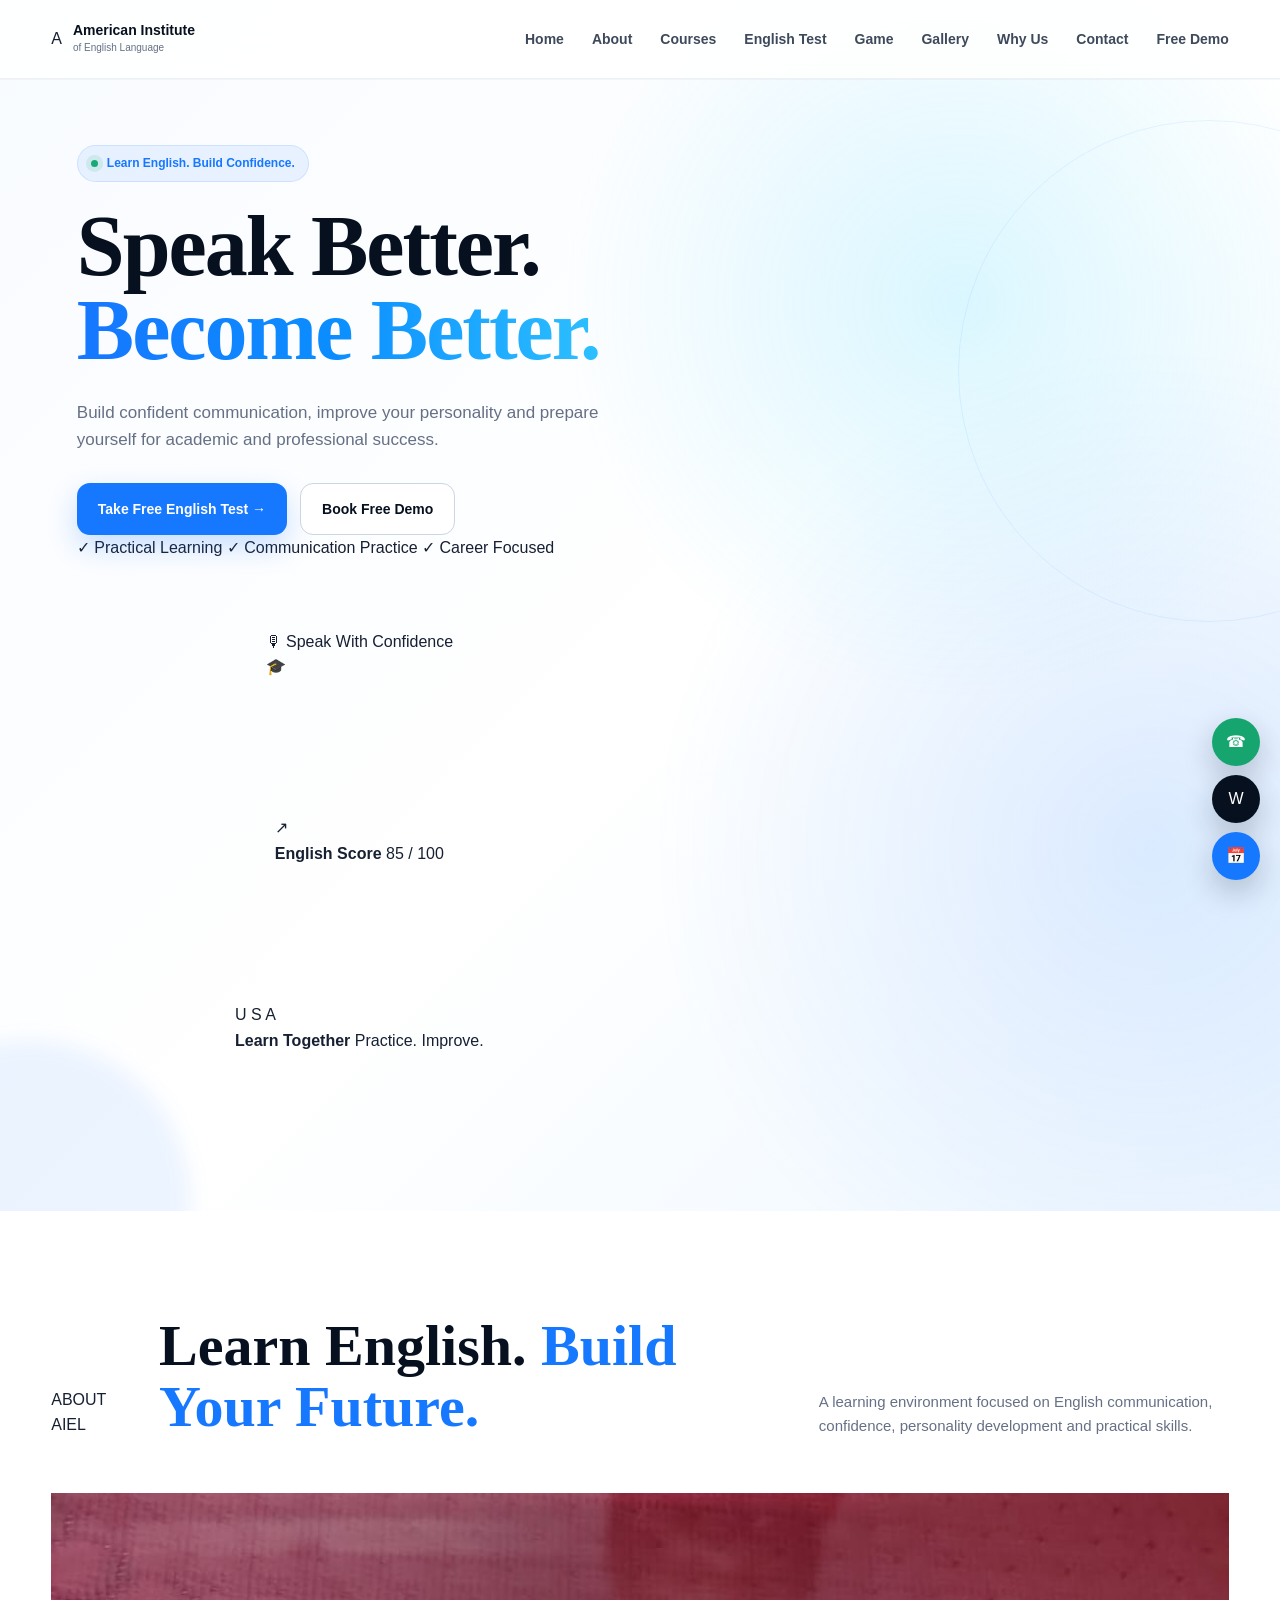
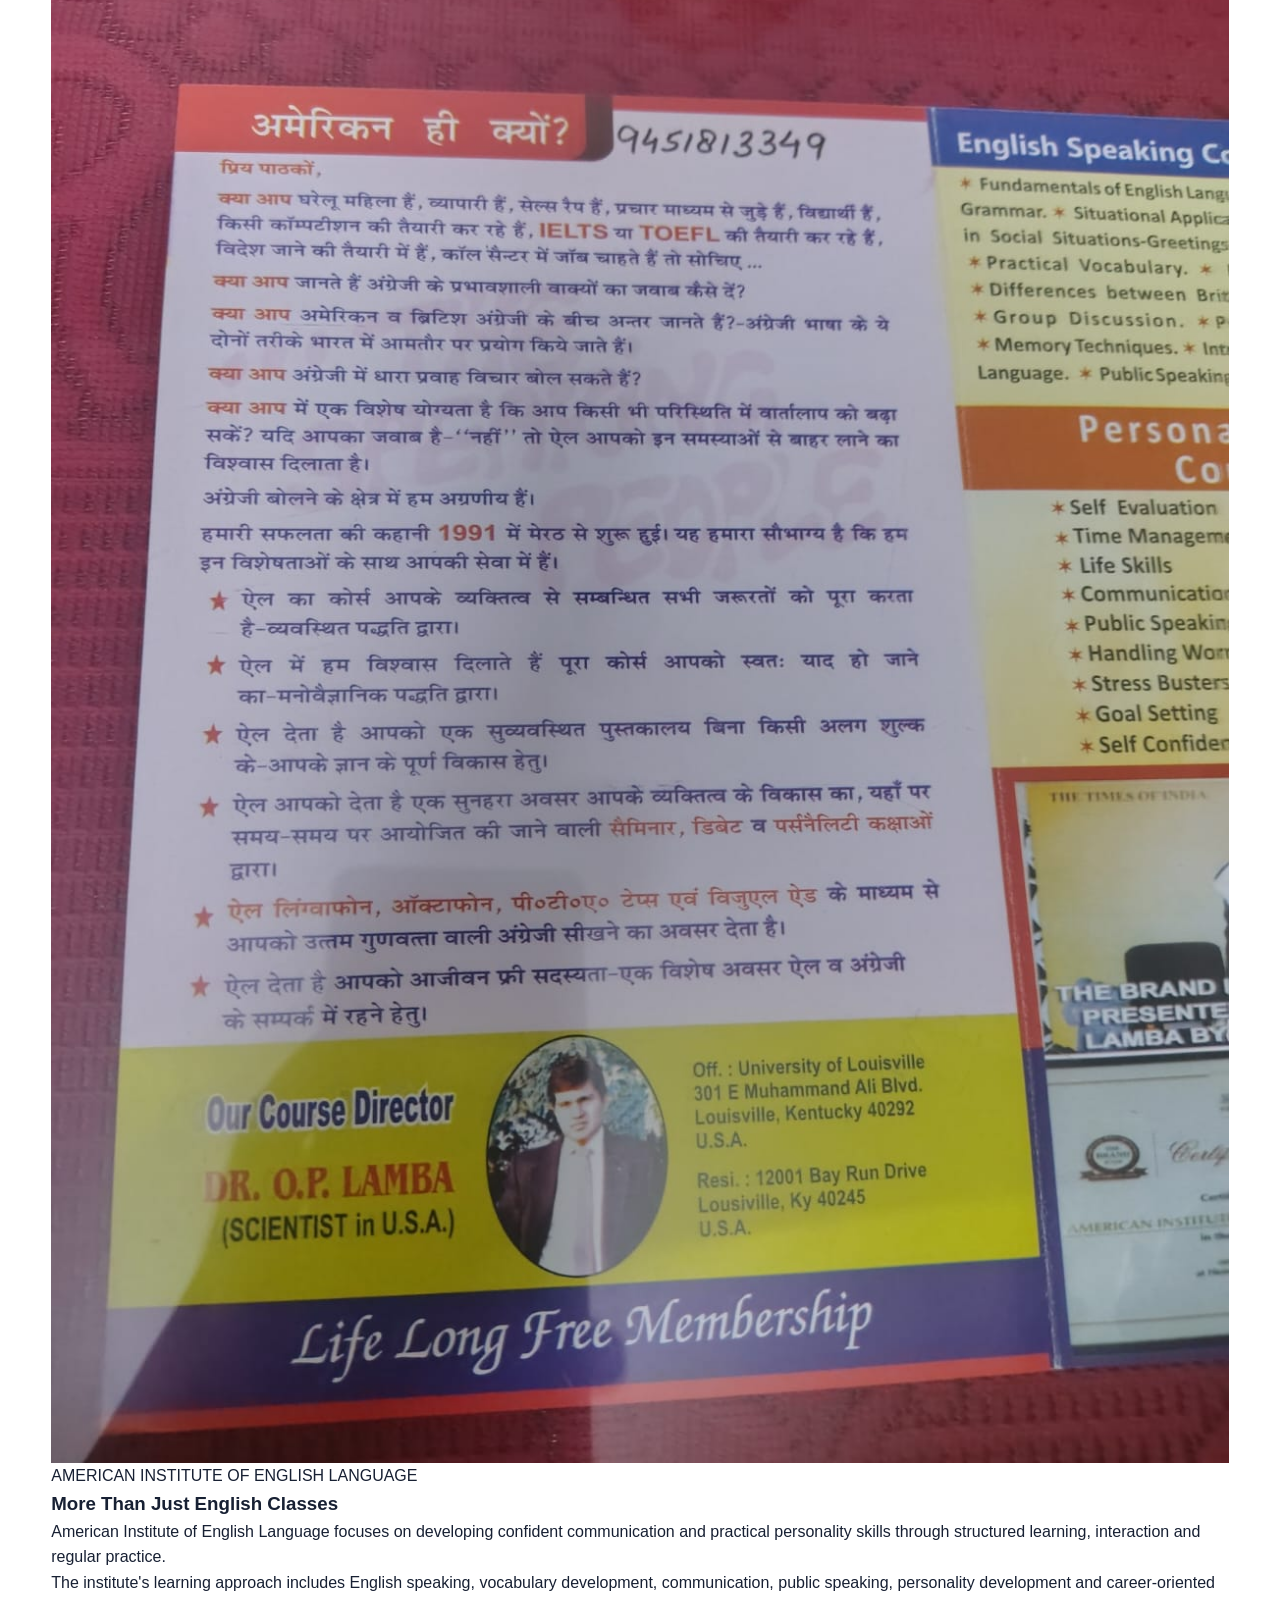
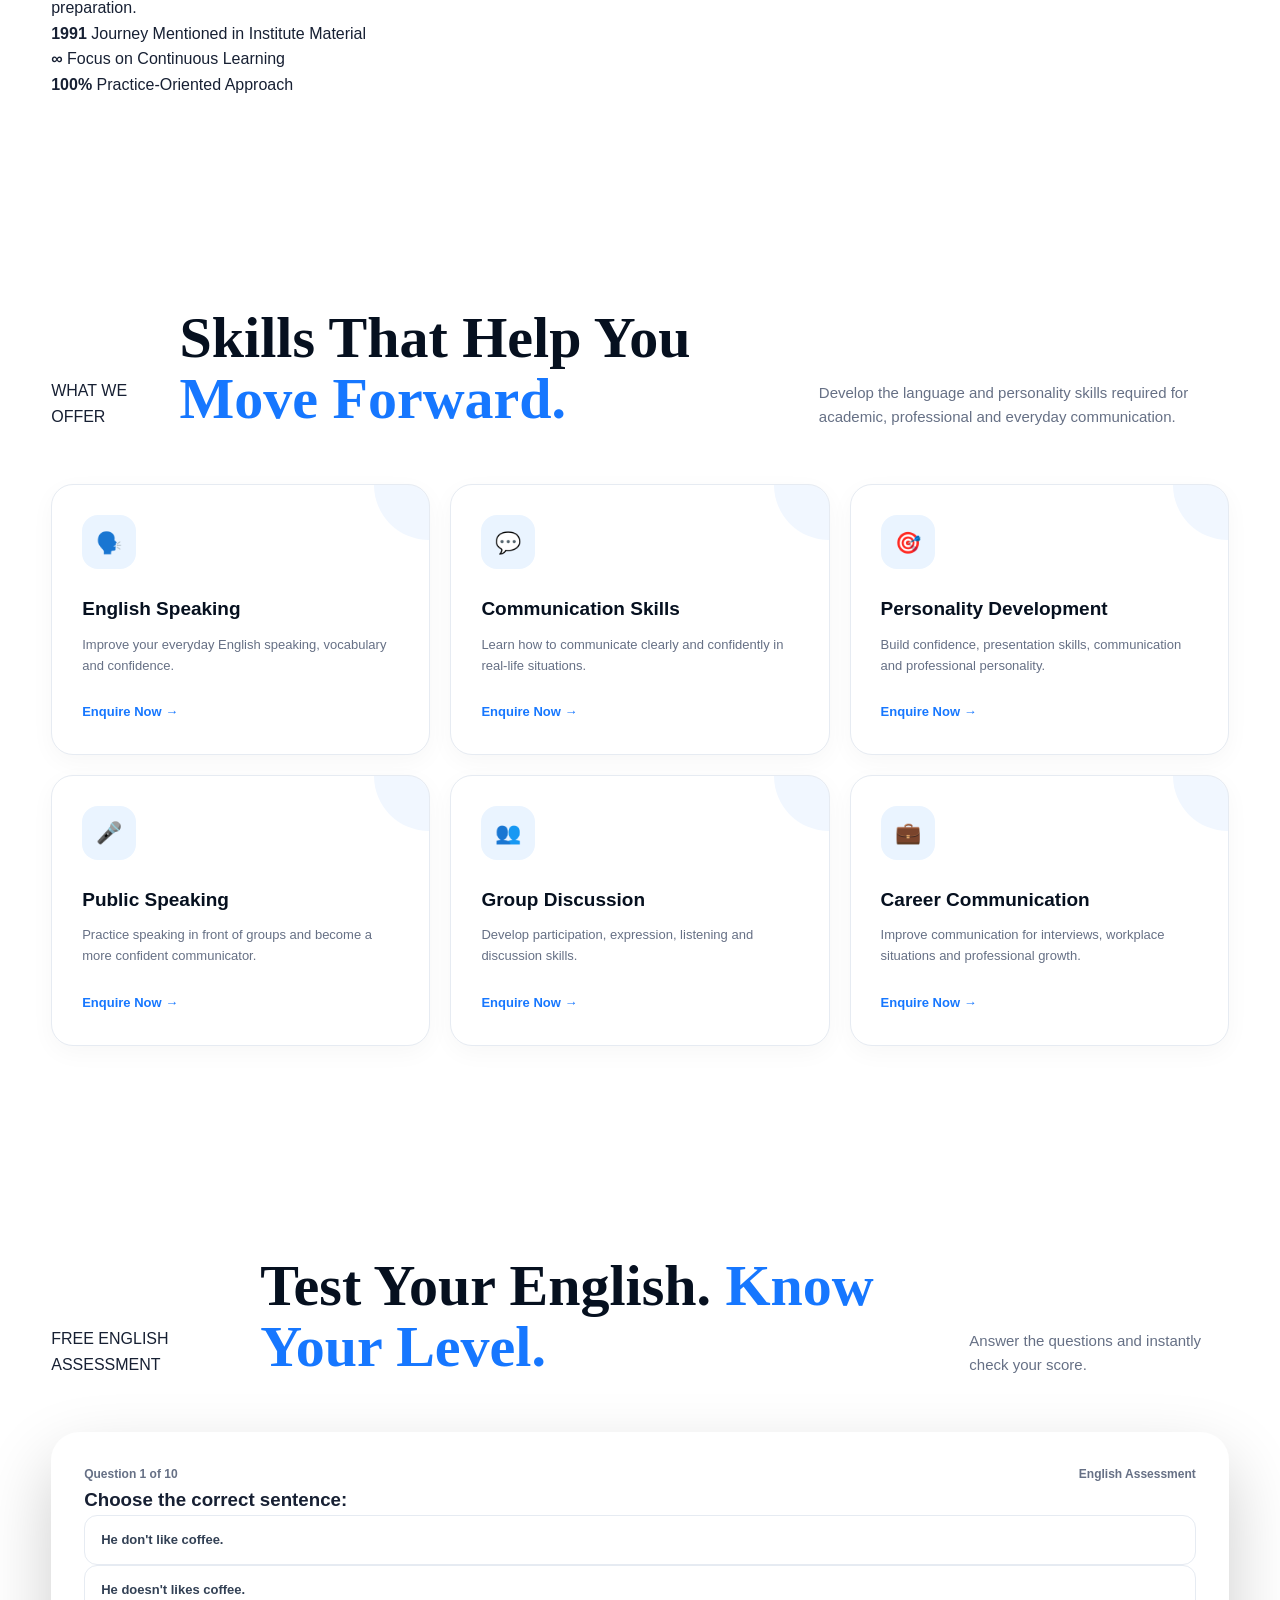
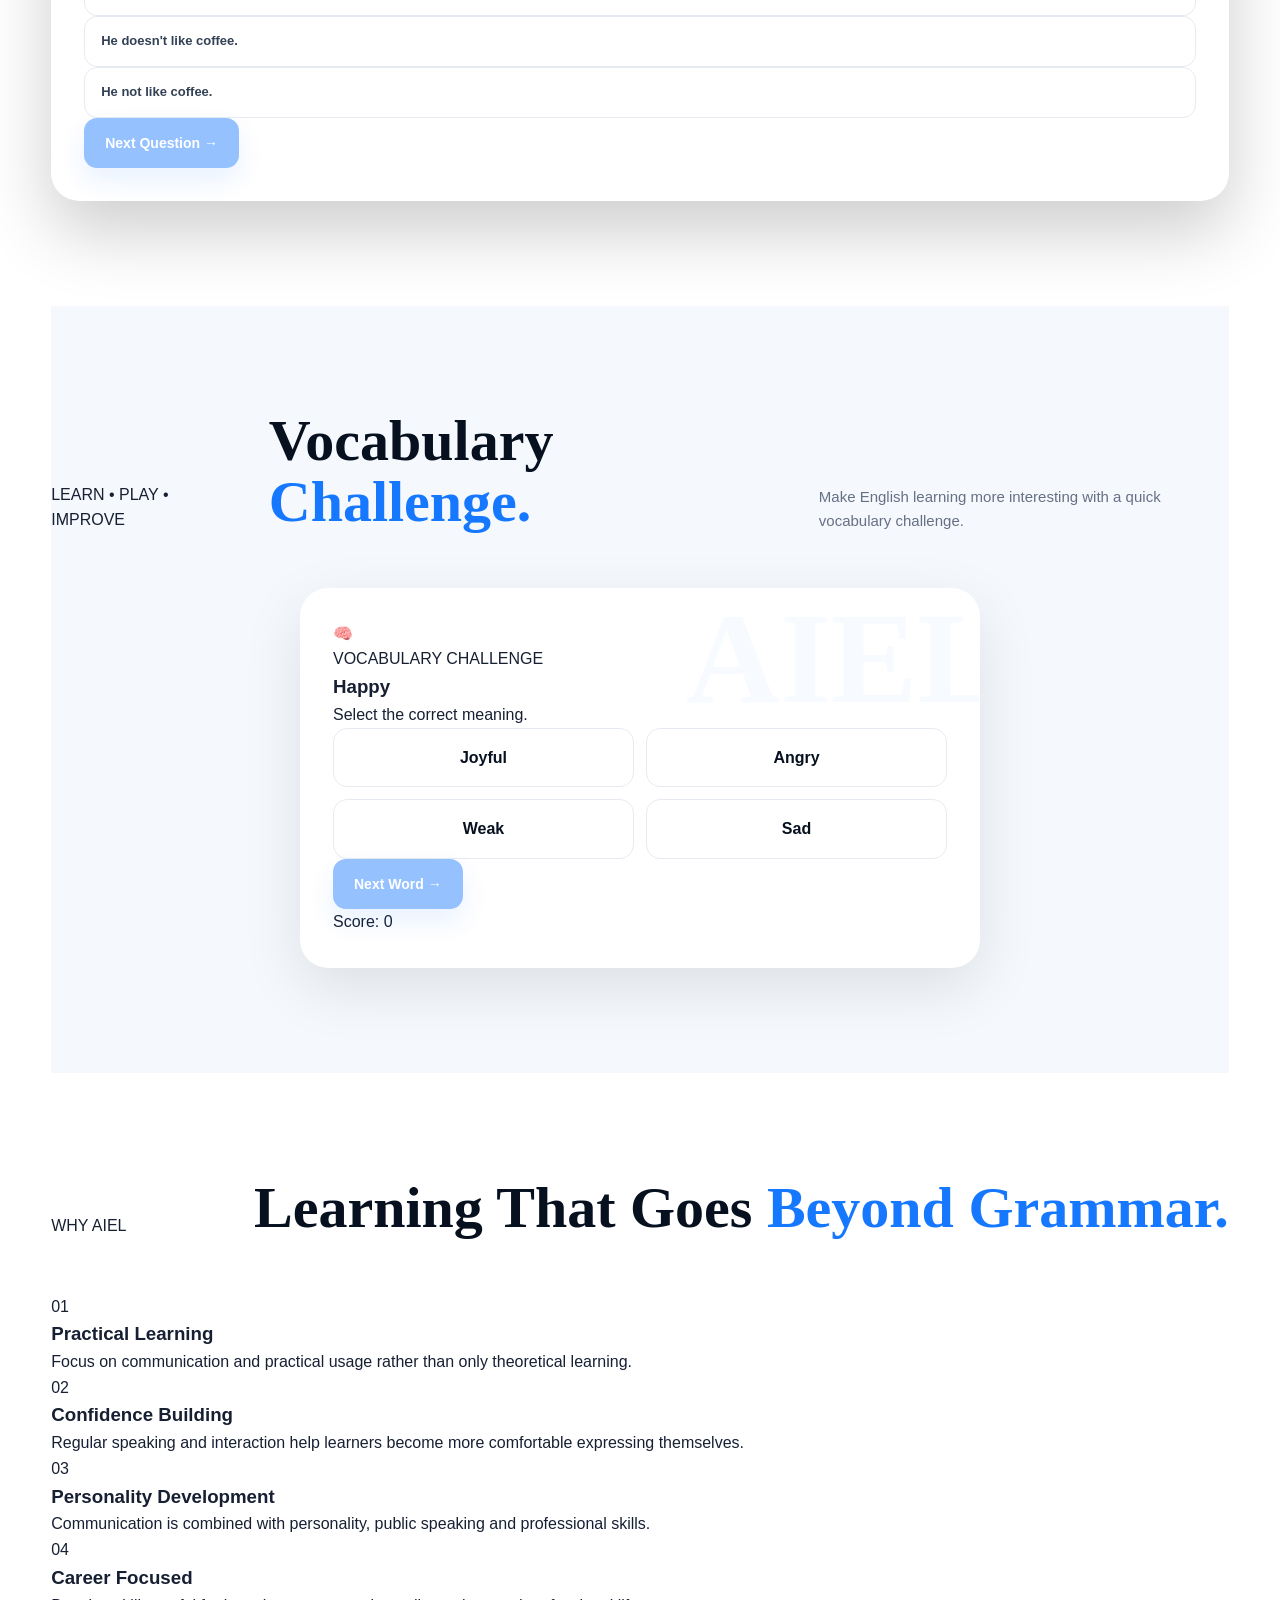
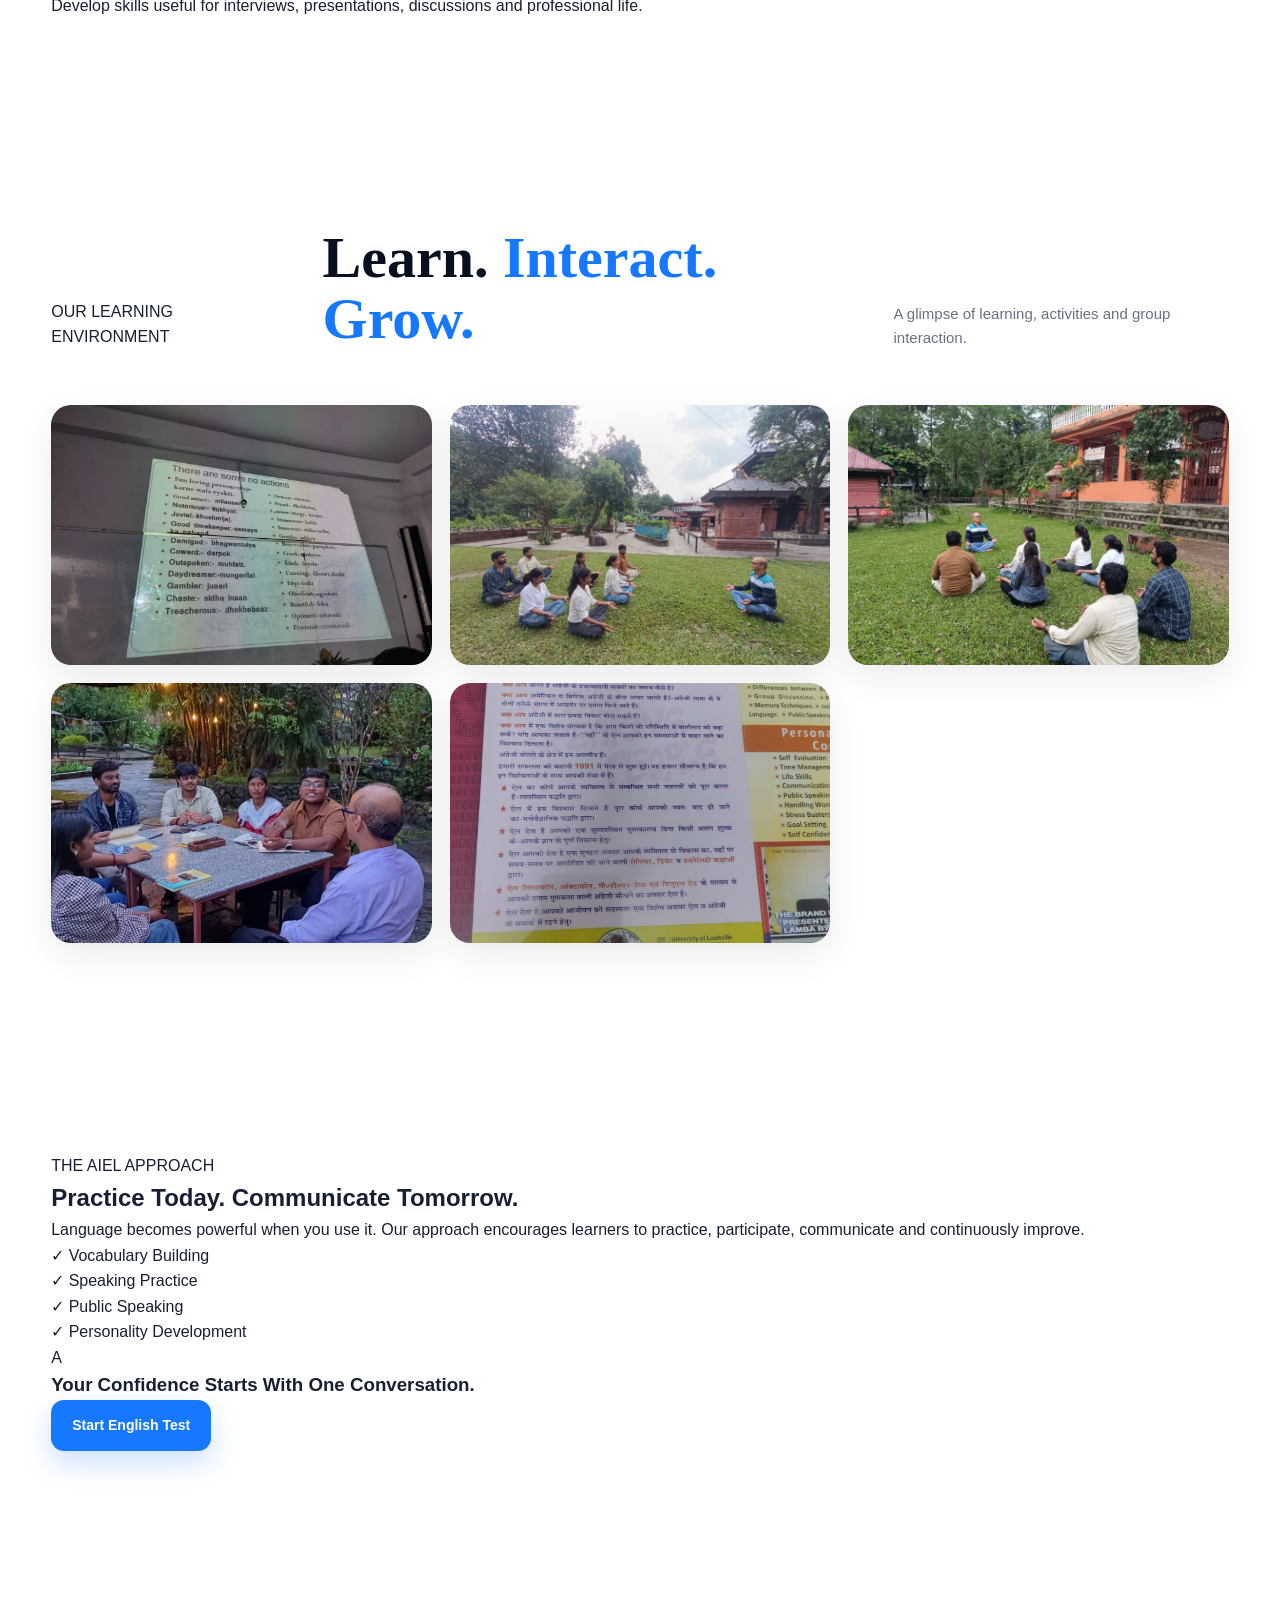
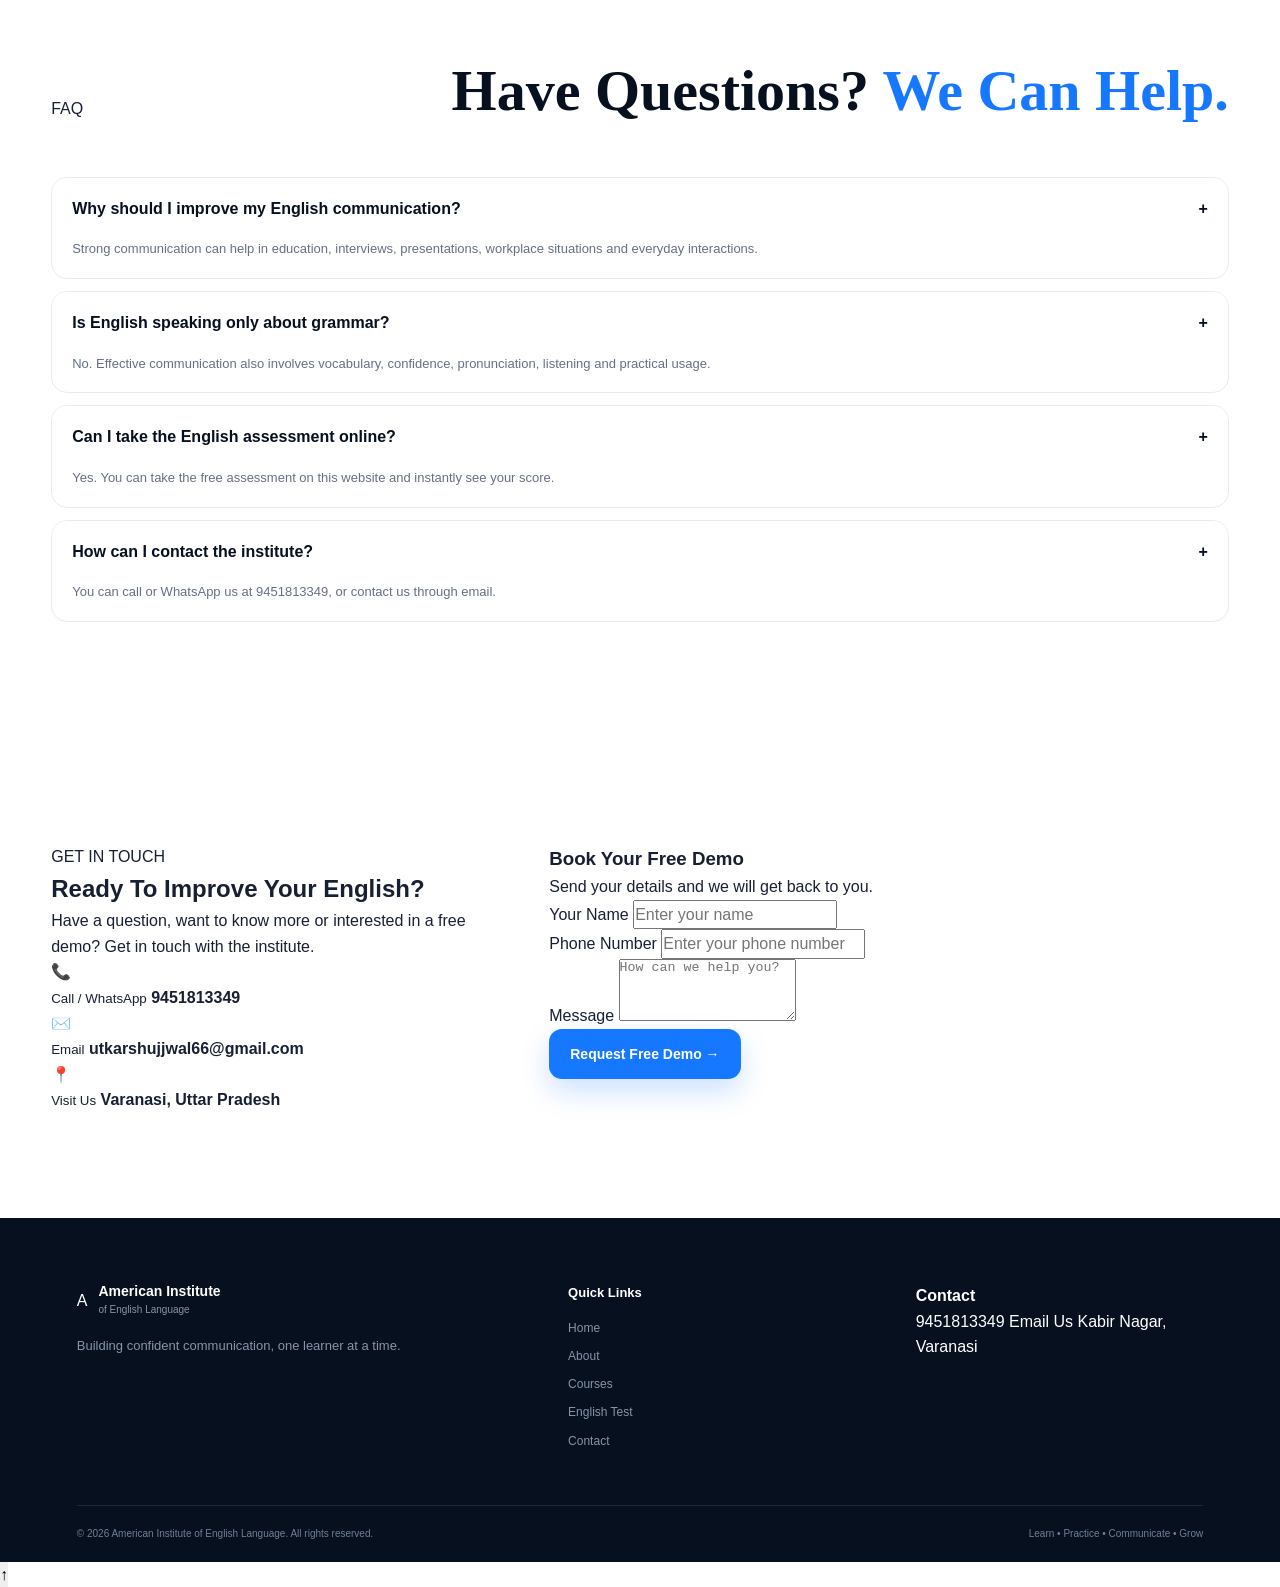
==== index.html @ 6b6346b9 "Initial commit" ====
<!DOCTYPE html>
<html lang="en">
<head>
<meta charset="UTF-8">
<meta name="viewport" content="width=device-width, initial-scale=1.0">

<title>American Institute of English Language | Varanasi</title>

<meta name="description"
content="American Institute of English Language in Varanasi - English Speaking, Communication Skills, Personality Development and Career-focused learning.">

<meta name="keywords"
content="English Speaking Classes Varanasi, English Institute Varanasi, Personality Development, Communication Skills">

<meta name="author" content="American Institute of English Language">

<link rel="stylesheet" href="style.css">
</head>

<body>

<!-- ================= PRELOADER ================= -->

<div id="preloader">

    <div class="loader-content">

        <div class="loader-logo">A</div>

        <h2>AIEL</h2>

        <p>Preparing your learning experience...</p>

    </div>

</div>


<!-- ================= NAVBAR ================= -->

<header class="navbar">

    <div class="nav-container">

        <a href="#home" class="brand">

            <div class="brand-logo">
                A
            </div>

            <div class="brand-text">
                <strong>American Institute</strong>
                <span>of English Language</span>
            </div>

        </a>


        <button id="menuBtn" class="menu-btn" aria-label="Open Menu">

            <span></span>
            <span></span>
            <span></span>

        </button>


        <nav id="navLinks" class="nav-links">

            <a href="#home">Home</a>

            <a href="#about">About</a>

            <a href="#courses">Courses</a>

            <a href="#assessment">English Test</a>

            <a href="#game">Game</a>

            <a href="#gallery">Gallery</a>

            <a href="#why-us">Why Us</a>

            <a href="#contact">Contact</a>

            <a href="#contact" class="nav-demo">
                Free Demo
            </a>

        </nav>

    </div>

</header>


<main>


<!-- ================= HERO ================= -->

<section id="home" class="hero">

    <div class="hero-container">

        <div class="hero-content">

            <div class="hero-badge">

                <span></span>

                Learn English. Build Confidence.

            </div>


            <h1>

                Speak Better.

                <br>

                <span>Become Better.</span>

            </h1>


            <p class="hero-description">

                Build confident communication, improve your personality
                and prepare yourself for academic and professional success.

            </p>


            <div class="hero-buttons">

                <a href="#assessment" class="btn btn-primary">

                    Take Free English Test →

                </a>


                <a href="#contact" class="btn btn-outline">

                    Book Free Demo

                </a>

            </div>


            <div class="hero-points">

                <span>✓ Practical Learning</span>

                <span>✓ Communication Practice</span>

                <span>✓ Career Focused</span>

            </div>

        </div>


        <div class="hero-visual">

            <div class="hero-card">

                <div class="speech-badge">

                    🎙 Speak With Confidence

                </div>


                <div class="hero-icon">

                    🎓

                </div>


                <div class="hero-ring ring-one"></div>

                <div class="hero-ring ring-two"></div>

            </div>


            <div class="score-floating">

                <div class="score-icon">

                    ↗

                </div>


                <div>

                    <strong>English Score</strong>

                    <span>85 / 100</span>

                </div>

            </div>


            <div class="learning-floating">

                <div class="mini-avatars">

                    <span>U</span>
                    <span>S</span>
                    <span>A</span>

                </div>


                <div>

                    <strong>Learn Together</strong>

                    <span>Practice. Improve.</span>

                </div>

            </div>

        </div>

    </div>

</section>



<!-- ================= ABOUT ================= -->

<section id="about" class="section about-section">

    <div class="section-container">

        <div class="section-heading">

            <span class="section-label">

                ABOUT AIEL

            </span>


            <h2>

                Learn English.

                <span>Build Your Future.</span>

            </h2>


            <p>

                A learning environment focused on English communication,
                confidence, personality development and practical skills.

            </p>

        </div>


        <div class="about-grid">


            <div class="about-image">

                <img
                    src="assets/about.jpeg"
                    alt="American Institute of English Language">

            </div>


            <div class="about-content">

                <span class="small-label">

                    AMERICAN INSTITUTE OF ENGLISH LANGUAGE

                </span>


                <h3>

                    More Than Just English Classes

                </h3>


                <p>

                    American Institute of English Language focuses on
                    developing confident communication and practical
                    personality skills through structured learning,
                    interaction and regular practice.

                </p>


                <p>

                    The institute's learning approach includes English
                    speaking, vocabulary development, communication,
                    public speaking, personality development and
                    career-oriented preparation.

                </p>


                <div class="about-highlights">


                    <div>

                        <strong>1991</strong>

                        <span>
                            Journey Mentioned in Institute Material
                        </span>

                    </div>


                    <div>

                        <strong>∞</strong>

                        <span>
                            Focus on Continuous Learning
                        </span>

                    </div>


                    <div>

                        <strong>100%</strong>

                        <span>
                            Practice-Oriented Approach
                        </span>

                    </div>


                </div>

            </div>

        </div>

    </div>

</section>



<!-- ================= COURSES ================= -->

<section id="courses" class="section courses-section">

    <div class="section-container">


        <div class="section-heading center">

            <span class="section-label">

                WHAT WE OFFER

            </span>


            <h2>

                Skills That Help You

                <span>Move Forward.</span>

            </h2>


            <p>

                Develop the language and personality skills required
                for academic, professional and everyday communication.

            </p>

        </div>


        <div class="course-grid">


            <article class="course-card">

                <div class="course-icon">

                    🗣️

                </div>


                <h3>

                    English Speaking

                </h3>


                <p>

                    Improve your everyday English speaking,
                    vocabulary and confidence.

                </p>


                <a href="#contact">

                    Enquire Now →

                </a>

            </article>



            <article class="course-card">

                <div class="course-icon">

                    💬

                </div>


                <h3>

                    Communication Skills

                </h3>


                <p>

                    Learn how to communicate clearly and confidently
                    in real-life situations.

                </p>


                <a href="#contact">

                    Enquire Now →

                </a>

            </article>



            <article class="course-card">

                <div class="course-icon">

                    🎯

                </div>


                <h3>

                    Personality Development

                </h3>


                <p>

                    Build confidence, presentation skills,
                    communication and professional personality.

                </p>


                <a href="#contact">

                    Enquire Now →

                </a>

            </article>



            <article class="course-card">

                <div class="course-icon">

                    🎤

                </div>


                <h3>

                    Public Speaking

                </h3>


                <p>

                    Practice speaking in front of groups and
                    become a more confident communicator.

                </p>


                <a href="#contact">

                    Enquire Now →

                </a>

            </article>



            <article class="course-card">

                <div class="course-icon">

                    👥

                </div>


                <h3>

                    Group Discussion

                </h3>


                <p>

                    Develop participation, expression,
                    listening and discussion skills.

                </p>


                <a href="#contact">

                    Enquire Now →

                </a>

            </article>



            <article class="course-card">

                <div class="course-icon">

                    💼

                </div>


                <h3>

                    Career Communication

                </h3>


                <p>

                    Improve communication for interviews,
                    workplace situations and professional growth.

                </p>


                <a href="#contact">

                    Enquire Now →

                </a>

            </article>


        </div>

    </div>

</section>



<!-- ================= ENGLISH TEST ================= -->

<section id="assessment" class="section assessment-section">

    <div class="section-container">


        <div class="section-heading center">

            <span class="section-label">

                FREE ENGLISH ASSESSMENT

            </span>


            <h2>

                Test Your English.

                <span>Know Your Level.</span>

            </h2>


            <p>

                Answer the questions and instantly check your score.

            </p>

        </div>


        <div class="quiz-box">


            <div class="quiz-top">

                <span id="quizProgress">

                    Question 1 of 10

                </span>


                <span class="quiz-tag">

                    English Assessment

                </span>

            </div>


            <div class="quiz-question">

                <h3 id="quizQuestion">

                    Loading question...

                </h3>

            </div>


            <div id="quizOptions" class="quiz-options">

            </div>


            <div class="quiz-bottom">

                <button id="quizNext" class="btn btn-primary">

                    Next Question →

                </button>

            </div>


            <div id="quizScore" class="quiz-score">

            </div>

        </div>

    </div>

</section>



<!-- ================= GAME ================= -->

<section id="game" class="section game-section">

    <div class="section-container">


        <div class="section-heading center">

            <span class="section-label">

                LEARN • PLAY • IMPROVE

            </span>


            <h2>

                Vocabulary

                <span>Challenge.</span>

            </h2>


            <p>

                Make English learning more interesting with a quick
                vocabulary challenge.

            </p>

        </div>


        <div class="game-box">


            <div class="game-icon">

                🧠

            </div>


            <span class="game-label">

                VOCABULARY CHALLENGE

            </span>


            <h3 id="gameWord">

                Loading...

            </h3>


            <p>

                Select the correct meaning.

            </p>


            <div id="gameOptions" class="game-options">

            </div>


            <button id="gameNext" class="btn btn-primary">

                Next Word →

            </button>


            <div id="gameScore" class="game-score">

                Score: 0

            </div>

        </div>

    </div>

</section>



<!-- ================= WHY US ================= -->

<section id="why-us" class="section why-section">

    <div class="section-container">


        <div class="section-heading center">

            <span class="section-label">

                WHY AIEL

            </span>


            <h2>

                Learning That Goes

                <span>Beyond Grammar.</span>

            </h2>

        </div>


        <div class="feature-grid">


            <div class="feature-card">

                <div class="feature-number">

                    01

                </div>


                <h3>

                    Practical Learning

                </h3>


                <p>

                    Focus on communication and practical usage
                    rather than only theoretical learning.

                </p>

            </div>



            <div class="feature-card">

                <div class="feature-number">

                    02

                </div>


                <h3>

                    Confidence Building

                </h3>


                <p>

                    Regular speaking and interaction help learners
                    become more comfortable expressing themselves.

                </p>

            </div>



            <div class="feature-card">

                <div class="feature-number">

                    03

                </div>


                <h3>

                    Personality Development

                </h3>


                <p>

                    Communication is combined with personality,
                    public speaking and professional skills.

                </p>

            </div>



            <div class="feature-card">

                <div class="feature-number">

                    04

                </div>


                <h3>

                    Career Focused

                </h3>


                <p>

                    Develop skills useful for interviews,
                    presentations, discussions and professional life.

                </p>

            </div>


        </div>

    </div>

</section>



<!-- ================= GALLERY ================= -->

<section id="gallery" class="section gallery-section">

    <div class="section-container">


        <div class="section-heading center">

            <span class="section-label">

                OUR LEARNING ENVIRONMENT

            </span>


            <h2>

                Learn.

                <span>Interact. Grow.</span>

            </h2>


            <p>

                A glimpse of learning, activities and group interaction.

            </p>

        </div>


        <div class="gallery-grid">


            <div class="gallery-item large">

                <img
                    src="assets/classroom.jpeg"
                    alt="English learning session">

            </div>


            <div class="gallery-item">

                <img
                    src="assets/activity_1.jpeg"
                    alt="Group learning activity">

            </div>


            <div class="gallery-item">

                <img
                    src="assets/activity_2.jpeg"
                    alt="Student group activity">

            </div>


            <div class="gallery-item">

                <img
                    src="assets/activity-3.jpeg"
                    alt="Outdoor learning activity">

            </div>


            <div class="gallery-item">

                <img
                    src="assets/about.jpeg"
                    alt="Institute learning environment">

            </div>


        </div>

    </div>

</section>



<!-- ================= LEARNING ================= -->

<section class="section learning-section">

    <div class="section-container">


        <div class="learning-content">

            <span class="section-label">

                THE AIEL APPROACH

            </span>


            <h2>

                Practice Today.

                <span>Communicate Tomorrow.</span>

            </h2>


            <p>

                Language becomes powerful when you use it.
                Our approach encourages learners to practice,
                participate, communicate and continuously improve.

            </p>


            <div class="learning-list">


                <div>

                    <span>✓</span>

                    Vocabulary Building

                </div>


                <div>

                    <span>✓</span>

                    Speaking Practice

                </div>


                <div>

                    <span>✓</span>

                    Public Speaking

                </div>


                <div>

                    <span>✓</span>

                    Personality Development

                </div>


            </div>

        </div>



        <div class="learning-card">

            <div class="learning-card-icon">

                A

            </div>


            <h3>

                Your Confidence
                Starts With One Conversation.

            </h3>


            <a href="#assessment" class="btn btn-primary">

                Start English Test

            </a>

        </div>

    </div>

</section>



<!-- ================= FAQ ================= -->

<section class="section faq-section">

    <div class="section-container">


        <div class="section-heading center">

            <span class="section-label">

                FAQ

            </span>


            <h2>

                Have Questions?

                <span>We Can Help.</span>

            </h2>

        </div>


        <div class="faq-list">


            <div class="faq-item">

                <button class="faq-question">

                    Why should I improve my English communication?

                    <span>+</span>

                </button>


                <div class="faq-answer">

                    <p>

                        Strong communication can help in education,
                        interviews, presentations, workplace situations
                        and everyday interactions.

                    </p>

                </div>

            </div>



            <div class="faq-item">

                <button class="faq-question">

                    Is English speaking only about grammar?

                    <span>+</span>

                </button>


                <div class="faq-answer">

                    <p>

                        No. Effective communication also involves
                        vocabulary, confidence, pronunciation,
                        listening and practical usage.

                    </p>

                </div>

            </div>



            <div class="faq-item">

                <button class="faq-question">

                    Can I take the English assessment online?

                    <span>+</span>

                </button>


                <div class="faq-answer">

                    <p>

                        Yes. You can take the free assessment on this
                        website and instantly see your score.

                    </p>

                </div>

            </div>



            <div class="faq-item">

                <button class="faq-question">

                    How can I contact the institute?

                    <span>+</span>

                </button>


                <div class="faq-answer">

                    <p>

                        You can call or WhatsApp us at 9451813349,
                        or contact us through email.

                    </p>

                </div>

            </div>


        </div>

    </div>

</section>



<!-- ================= CONTACT ================= -->

<section id="contact" class="section contact-section">

    <div class="section-container">


        <div class="contact-grid">


            <div class="contact-content">

                <span class="section-label">

                    GET IN TOUCH

                </span>


                <h2>

                    Ready To Improve

                    <span>Your English?</span>

                </h2>


                <p>

                    Have a question, want to know more or interested
                    in a free demo? Get in touch with the institute.

                </p>


                <div class="contact-details">


                    <a href="tel:+919451813349">

                        <span>📞</span>

                        <div>

                            <small>Call / WhatsApp</small>

                            <strong>9451813349</strong>

                        </div>

                    </a>



                    <a href="mailto:utkarshujjwal66@gmail.com">

                        <span>✉️</span>

                        <div>

                            <small>Email</small>

                            <strong>
                                utkarshujjwal66@gmail.com
                            </strong>

                        </div>

                    </a>



                    <a
                        href="https://www.google.com/maps/search/?api=1&query=B-36%2F21-1A%2C%20CMO%20Lane%2C%20Kabir%20Nagar%20Rd%2C%20near%20JRS%20Tutorials%2C%20Durgakund%2C%20Varanasi%2C%20Uttar%20Pradesh%20221005"
                        target="_blank"
                        rel="noopener">

                        <span>📍</span>

                        <div>

                            <small>Visit Us</small>

                            <strong>
                                Varanasi, Uttar Pradesh
                            </strong>

                        </div>

                    </a>


                </div>

            </div>



            <div class="contact-form-box">

                <h3>

                    Book Your Free Demo

                </h3>


                <p>

                    Send your details and we will get back to you.

                </p>


                <form id="contactForm">


                    <div class="form-group">

                        <label for="name">

                            Your Name

                        </label>


                        <input
                            type="text"
                            id="name"
                            name="name"
                            placeholder="Enter your name"
                            required>

                    </div>



                    <div class="form-group">

                        <label for="phone">

                            Phone Number

                        </label>


                        <input
                            type="tel"
                            id="phone"
                            name="phone"
                            placeholder="Enter your phone number"
                            required>

                    </div>



                    <div class="form-group">

                        <label for="message">

                            Message

                        </label>


                        <textarea
                            id="message"
                            name="message"
                            rows="4"
                            placeholder="How can we help you?"></textarea>

                    </div>



                    <button
                        type="submit"
                        class="btn btn-primary">

                        Request Free Demo →

                    </button>


                    <div id="formMessage"></div>


                </form>

            </div>

        </div>

    </div>

</section>

</main>



<!-- ================= FOOTER ================= -->

<footer class="footer">

    <div class="footer-container">


        <div class="footer-brand">


            <div class="brand">

                <div class="brand-logo">

                    A

                </div>


                <div class="brand-text">

                    <strong>
                        American Institute
                    </strong>

                    <span>
                        of English Language
                    </span>

                </div>

            </div>


            <p>

                Building confident communication,
                one learner at a time.

            </p>

        </div>



        <div class="footer-links">

            <h4>

                Quick Links

            </h4>


            <a href="#home">Home</a>

            <a href="#about">About</a>

            <a href="#courses">Courses</a>

            <a href="#assessment">English Test</a>

            <a href="#contact">Contact</a>

        </div>



        <div class="footer-contact">

            <h4>

                Contact

            </h4>


            <a href="tel:+919451813349">

                9451813349

            </a>


            <a href="mailto:utkarshujjwal66@gmail.com">

                Email Us

            </a>


            <span>

                Kabir Nagar, Varanasi

            </span>

        </div>

    </div>



    <div class="footer-bottom">

        <p>

            ©

            <span id="currentYear"></span>

            American Institute of English Language.

            All rights reserved.

        </p>


        <p>

            Learn • Practice • Communicate • Grow

        </p>

    </div>

</footer>



<!-- ================= FLOATING ACTIONS ================= -->

<div class="floating-actions">


    <a
        href="tel:+919451813349"
        class="floating-btn"
        aria-label="Call">

        ☎

    </a>


    <a
        href="https://wa.me/919451813349"
        target="_blank"
        rel="noopener"
        class="floating-btn whatsapp"
        aria-label="WhatsApp">

        W

    </a>


    <a
        href="#contact"
        class="floating-btn"
        aria-label="Book Demo">

        📅

    </a>

</div>



<button id="backTop" class="back-top">

    ↑

</button>



<script src="script.js"></script>

</body>

</html>
---- style.css ----
/* =========================================================
   AIEL WEBSITE REDESIGN
   Premium Education Website
========================================================= */

:root {
    --navy: #07111f;
    --navy-2: #0b1b2f;
    --blue: #1677ff;
    --blue-light: #4da3ff;
    --cyan: #35d0ff;
    --white: #ffffff;
    --text: #172033;
    --muted: #667085;
    --light: #f5f8fc;
    --border: #e6ebf2;
    --gold: #f5b942;
    --success: #19a974;
    --shadow: 0 20px 60px rgba(7, 17, 31, 0.10);
    --radius: 22px;
    --transition: 0.3s ease;
}

* {
    margin: 0;
    padding: 0;
    box-sizing: border-box;
}

html {
    scroll-behavior: smooth;
}

body {
    font-family: "DM Sans", sans-serif;
    color: var(--text);
    background: var(--white);
    line-height: 1.6;
    overflow-x: hidden;
}

body.no-scroll {
    overflow: hidden;
}

a {
    text-decoration: none;
    color: inherit;
}

button,
input,
select {
    font: inherit;
}

button {
    border: none;
    cursor: pointer;
}

img {
    max-width: 100%;
    display: block;
}

/* =========================================================
   PRELOADER
========================================================= */

.preloader {
    position: fixed;
    inset: 0;
    background: var(--navy);
    z-index: 9999;
    display: flex;
    align-items: center;
    justify-content: center;
    flex-direction: column;
    transition: opacity 0.5s ease, visibility 0.5s ease;
}

.preloader.hidden {
    opacity: 0;
    visibility: hidden;
}

.loader-logo {
    font-family: "Playfair Display", serif;
    font-size: 46px;
    font-weight: 700;
    color: var(--white);
    letter-spacing: 4px;
}

.loader-line {
    width: 100px;
    height: 3px;
    background: linear-gradient(90deg, var(--blue), var(--cyan));
    margin-top: 18px;
    border-radius: 20px;
    animation: loader 1.2s infinite ease-in-out;
}

@keyframes loader {
    0% {
        transform: scaleX(0.2);
        opacity: 0.4;
    }

    50% {
        transform: scaleX(1);
        opacity: 1;
    }

    100% {
        transform: scaleX(0.2);
        opacity: 0.4;
    }
}

/* =========================================================
   NAVBAR
========================================================= */

.navbar {
    position: fixed;
    top: 0;
    left: 0;
    width: 100%;
    z-index: 1000;
    background: rgba(255, 255, 255, 0.86);
    backdrop-filter: blur(18px);
    border-bottom: 1px solid rgba(230, 235, 242, 0.7);
    transition: var(--transition);
}

.navbar.scrolled {
    box-shadow: 0 8px 30px rgba(7, 17, 31, 0.08);
}

.nav-container {
    width: min(1180px, 92%);
    margin: auto;
    min-height: 78px;
    display: flex;
    align-items: center;
    justify-content: space-between;
    gap: 25px;
}

.brand {
    display: flex;
    align-items: center;
    gap: 11px;
    flex-shrink: 0;
}

.brand-mark {
    width: 42px;
    height: 42px;
    border-radius: 13px;
    background: linear-gradient(135deg, var(--blue), var(--cyan));
    color: var(--white);
    display: grid;
    place-items: center;
    font-family: "Playfair Display", serif;
    font-size: 23px;
    font-weight: 700;
    box-shadow: 0 10px 25px rgba(22, 119, 255, 0.25);
}

.brand strong {
    display: block;
    color: var(--navy);
    font-size: 14px;
    line-height: 1.2;
}

.brand span {
    display: block;
    color: var(--muted);
    font-size: 10px;
    margin-top: 2px;
}

.nav-links {
    display: flex;
    align-items: center;
    gap: 28px;
}

.nav-links a {
    color: #3e495b;
    font-size: 14px;
    font-weight: 600;
    transition: var(--transition);
}

.nav-links a:hover {
    color: var(--blue);
}

.nav-cta {
    padding: 11px 18px;
    border-radius: 12px;
    background: var(--navy);
    color: var(--white);
    font-size: 13px;
    font-weight: 700;
    transition: var(--transition);
}

.nav-cta:hover {
    background: var(--blue);
    transform: translateY(-2px);
}

.menu-btn {
    display: none;
    width: 42px;
    height: 42px;
    border-radius: 12px;
    background: var(--light);
    color: var(--navy);
}

/* =========================================================
   COMMON
========================================================= */

.section {
    width: min(1180px, 92%);
    margin: auto;
    padding: 105px 0;
}

.eyebrow {
    display: inline-block;
    color: var(--blue);
    font-size: 12px;
    font-weight: 800;
    letter-spacing: 1.7px;
    margin-bottom: 14px;
}

.section-heading {
    display: flex;
    justify-content: space-between;
    align-items: end;
    gap: 40px;
    margin-bottom: 55px;
}

.section-heading h2,
.why-content h2,
.test-intro h2,
.demo-content h2 {
    font-family: "Playfair Display", serif;
    font-size: clamp(38px, 5vw, 58px);
    line-height: 1.05;
    color: var(--navy);
}

.section-heading h2 span,
.why-content h2 span,
.test-intro h2 span,
.demo-content h2 span {
    color: var(--blue);
}

.section-heading > p {
    max-width: 410px;
    color: var(--muted);
    font-size: 15px;
}

.centered {
    display: block;
    text-align: center;
}

.centered > p {
    margin: 15px auto 0;
}

/* =========================================================
   BUTTONS
========================================================= */

.btn {
    display: inline-flex;
    align-items: center;
    justify-content: center;
    gap: 10px;
    padding: 14px 21px;
    border-radius: 13px;
    font-size: 14px;
    font-weight: 700;
    transition: var(--transition);
}

.btn-primary {
    background: var(--blue);
    color: var(--white);
    box-shadow: 0 12px 28px rgba(22, 119, 255, 0.22);
}

.btn-primary:hover {
    background: #0966e7;
    transform: translateY(-3px);
}

.btn-outline {
    border: 1px solid #ccd5e1;
    color: var(--navy);
    background: var(--white);
}

.btn-outline:hover {
    border-color: var(--blue);
    color: var(--blue);
    transform: translateY(-3px);
}

.btn-white {
    background: var(--white);
    color: var(--navy);
}

.btn-white:hover {
    transform: translateY(-3px);
}

.btn-transparent {
    border: 1px solid rgba(255, 255, 255, 0.5);
    color: var(--white);
}

.btn-transparent:hover {
    background: rgba(255, 255, 255, 0.1);
}

/* =========================================================
   HERO
========================================================= */

.hero {
    min-height: 100vh;
    padding: 145px 6% 90px;
    background:
        radial-gradient(circle at 75% 25%, rgba(53, 208, 255, 0.18), transparent 30%),
        radial-gradient(circle at 90% 70%, rgba(22, 119, 255, 0.12), transparent 35%),
        linear-gradient(135deg, #f8fbff 0%, #ffffff 55%, #eef7ff 100%);
    display: grid;
    grid-template-columns: 1.05fr 0.95fr;
    align-items: center;
    gap: 50px;
    position: relative;
    overflow: hidden;
}

.hero::before {
    content: "";
    position: absolute;
    width: 500px;
    height: 500px;
    border: 1px solid rgba(22, 119, 255, 0.08);
    border-radius: 50%;
    right: -180px;
    top: 120px;
}

.hero-content {
    max-width: 700px;
}

.hero-badge {
    display: inline-flex;
    align-items: center;
    gap: 9px;
    padding: 8px 13px;
    background: rgba(22, 119, 255, 0.08);
    color: var(--blue);
    border: 1px solid rgba(22, 119, 255, 0.12);
    border-radius: 100px;
    font-size: 12px;
    font-weight: 700;
    margin-bottom: 22px;
}

.hero-badge span {
    width: 7px;
    height: 7px;
    background: var(--success);
    border-radius: 50%;
    box-shadow: 0 0 0 5px rgba(25, 169, 116, 0.12);
}

.hero h1 {
    font-family: "Playfair Display", serif;
    font-size: clamp(54px, 7vw, 86px);
    line-height: 0.98;
    letter-spacing: -2px;
    color: var(--navy);
    max-width: 760px;
}

.hero h1 span {
    display: block;
    color: var(--blue);
}

.hero-content > p {
    color: var(--muted);
    font-size: 17px;
    max-width: 650px;
    margin: 26px 0 30px;
}

.hero-buttons {
    display: flex;
    gap: 13px;
    flex-wrap: wrap;
}

.hero-trust {
    display: flex;
    gap: 20px;
    flex-wrap: wrap;
    margin-top: 35px;
}

.trust-item {
    display: flex;
    align-items: center;
    gap: 7px;
    color: #596579;
    font-size: 12px;
    font-weight: 600;
}

.trust-item i {
    color: var(--success);
}

.hero-visual {
    min-height: 560px;
    position: relative;
    display: grid;
    place-items: center;
}

.main-card {
    width: min(410px, 90%);
    height: 470px;
    border-radius: 35px;
    background:
        linear-gradient(145deg, rgba(22, 119, 255, 0.94), rgba(7, 17, 31, 0.98));
    box-shadow: 0 40px 80px rgba(7, 17, 31, 0.22);
    position: relative;
    overflow: hidden;
    display: flex;
    align-items: center;
    justify-content: center;
}

.main-card::before {
    content: "";
    position: absolute;
    width: 350px;
    height: 350px;
    border: 1px solid rgba(255, 255, 255, 0.15);
    border-radius: 50%;
}

.main-card::after {
    content: "";
    position: absolute;
    width: 500px;
    height: 500px;
    border: 1px solid rgba(255, 255, 255, 0.08);
    border-radius: 50%;
}

.floating-label {
    position: absolute;
    top: 25px;
    left: 25px;
    z-index: 2;
    padding: 10px 13px;
    border-radius: 12px;
    background: rgba(255, 255, 255, 0.12);
    color: var(--white);
    backdrop-filter: blur(10px);
    font-size: 12px;
    font-weight: 700;
}

.floating-label i {
    margin-right: 7px;
    color: var(--cyan);
}

.person-placeholder {
    position: relative;
    z-index: 2;
}

.person-circle {
    width: 220px;
    height: 220px;
    border-radius: 50%;
    background: linear-gradient(145deg, #dff6ff, #a6d9ff);
    display: grid;
    place-items: center;
    box-shadow: 0 25px 60px rgba(0, 0, 0, 0.2);
}

.person-circle i {
    font-size: 100px;
    color: var(--blue);
}

.floating-card {
    position: absolute;
    z-index: 5;
    background: rgba(255, 255, 255, 0.94);
    backdrop-filter: blur(12px);
    border: 1px solid rgba(255, 255, 255, 0.7);
    border-radius: 16px;
    padding: 13px;
    display: flex;
    align-items: center;
    gap: 10px;
    box-shadow: 0 18px 45px rgba(7, 17, 31, 0.15);
}

.floating-card strong,
.floating-card span {
    display: block;
}

.floating-card strong {
    font-size: 12px;
    color: var(--navy);
}

.floating-card span {
    font-size: 11px;
    color: var(--muted);
}

.score-card {
    top: 80px;
    right: 0;
}

.student-card {
    bottom: 65px;
    left: 0;
}

.mini-icon {
    width: 38px;
    height: 38px;
    border-radius: 11px;
    background: #eaf4ff;
    color: var(--blue);
    display: grid;
    place-items: center;
}

.student-avatars {
    display: flex;
}

.student-avatars span {
    width: 31px;
    height: 31px;
    border-radius: 50%;
    background: var(--navy);
    color: var(--white);
    display: grid;
    place-items: center;
    font-size: 10px;
    font-weight: 700;
    border: 2px solid var(--white);
    margin-left: -7px;
}

.student-avatars span:first-child {
    margin-left: 0;
    background: var(--blue);
}

/* =========================================================
   STATS
========================================================= */

.stats-section {
    background: var(--navy);
    color: var(--white);
}

.stats-container {
    width: min(1180px, 92%);
    min-height: 150px;
    margin: auto;
    display: grid;
    grid-template-columns: repeat(4, 1fr);
    align-items: center;
    gap: 20px;
}

.stat {
    text-align: center;
    border-right: 1px solid rgba(255, 255, 255, 0.1);
}

.stat:last-child {
    border: none;
}

.stat strong {
    display: block;
    font-family: "Playfair Display", serif;
    font-size: 38px;
    color: var(--white);
}

.stat span {
    font-size: 12px;
    color: #9ca9bb;
}

/* =========================================================
   COURSES
========================================================= */

.course-grid {
    display: grid;
    grid-template-columns: repeat(3, 1fr);
    gap: 20px;
}

.course-card {
    padding: 30px;
    border: 1px solid var(--border);
    border-radius: var(--radius);
    background: var(--white);
    transition: var(--transition);
    position: relative;
    overflow: hidden;
}

.course-card:hover {
    transform: translateY(-7px);
    box-shadow: var(--shadow);
    border-color: rgba(22, 119, 255, 0.25);
}

.course-card.featured {
    background: linear-gradient(145deg, #07111f, #102946);
    color: var(--white);
    border: none;
}

.course-card.featured h3 {
    color: var(--white);
}

.course-card.featured p {
    color: #b8c4d5;
}

.course-icon {
    width: 54px;
    height: 54px;
    border-radius: 16px;
    display: grid;
    place-items: center;
    background: #eaf4ff;
    color: var(--blue);
    font-size: 21px;
    margin-bottom: 25px;
}

.course-card h3 {
    font-size: 19px;
    color: var(--navy);
    margin-bottom: 10px;
}

.course-card p {
    color: var(--muted);
    font-size: 13px;
    margin-bottom: 22px;
}

.course-card a {
    color: var(--blue);
    font-size: 13px;
    font-weight: 800;
}

.course-card.featured .course-icon {
    background: rgba(255, 255, 255, 0.12);
    color: var(--cyan);
}

.course-card.featured a {
    color: var(--cyan);
}

/* =========================================================
   TEST SECTION
========================================================= */

.test-section {
    padding: 110px 6%;
    background:
        radial-gradient(circle at 15% 20%, rgba(53, 208, 255, 0.1), transparent 25%),
        var(--navy);
    display: grid;
    grid-template-columns: 0.75fr 1.25fr;
    align-items: center;
    gap: 70px;
}

.test-intro {
    max-width: 500px;
}

.test-intro h2 {
    color: var(--white);
}

.test-intro h2 span {
    color: var(--cyan);
}

.test-intro > p {
    color: #9ca9bb;
    margin: 22px 0;
    font-size: 15px;
}

.test-features {
    display: flex;
    flex-wrap: wrap;
    gap: 13px;
}

.test-features span {
    color: #d5dfeb;
    font-size: 12px;
}

.test-features i {
    color: var(--success);
    margin-right: 5px;
}

.quiz-box,
.quiz-result {
    background: var(--white);
    border-radius: 28px;
    padding: 32px;
    box-shadow: 0 30px 70px rgba(0, 0, 0, 0.2);
}

.quiz-top {
    display: flex;
    justify-content: space-between;
    gap: 20px;
    color: var(--muted);
    font-size: 12px;
    font-weight: 700;
}

.progress-bar {
    height: 6px;
    background: #e9eef5;
    border-radius: 20px;
    margin: 15px 0 30px;
    overflow: hidden;
}

#progress {
    height: 100%;
    width: 10%;
    background: linear-gradient(90deg, var(--blue), var(--cyan));
    border-radius: inherit;
    transition: width 0.4s ease;
}

.question-area h3 {
    color: var(--navy);
    font-size: 22px;
    margin-bottom: 20px;
}

.answers {
    display: grid;
    gap: 11px;
}

.answer {
    width: 100%;
    padding: 14px 16px;
    border: 1px solid var(--border);
    border-radius: 13px;
    background: var(--white);
    color: #334155;
    text-align: left;
    font-size: 13px;
    font-weight: 600;
    transition: var(--transition);
}

.answer:hover {
    border-color: var(--blue);
    background: #f5faff;
}

.answer.selected {
    border-color: var(--blue);
    background: #eaf4ff;
    color: var(--blue);
}

.answer.correct {
    background: #eafaf4;
    border-color: var(--success);
    color: var(--success);
}

.answer.wrong {
    background: #fff0f0;
    border-color: #e24a4a;
    color: #d93636;
}

.quiz-next,
.game-next {
    width: 100%;
    margin-top: 20px;
    padding: 14px;
    border-radius: 13px;
    background: var(--navy);
    color: var(--white);
    font-weight: 700;
    opacity: 0.45;
    transition: var(--transition);
}

.quiz-next.active,
.game-next.active {
    opacity: 1;
}

.quiz-result {
    display: none;
    text-align: center;
}

.result-icon {
    width: 76px;
    height: 76px;
    margin: 0 auto 18px;
    border-radius: 50%;
    background: #fff4d8;
    color: var(--gold);
    display: grid;
    place-items: center;
    font-size: 30px;
}

.quiz-result h2 {
    font-family: "Playfair Display", serif;
    font-size: 65px;
    color: var(--navy);
}

.quiz-result h3 {
    color: var(--blue);
    margin-bottom: 7px;
}

.quiz-result p {
    color: var(--muted);
    max-width: 450px;
    margin: auto;
}

.result-actions {
    margin-top: 25px;
    display: flex;
    justify-content: center;
    gap: 10px;
    flex-wrap: wrap;
}

/* =========================================================
   GAME
========================================================= */

.game-section {
    background: var(--light);
}

.game-box {
    width: min(680px, 100%);
    margin: auto;
    background: var(--white);
    padding: 32px;
    border-radius: 28px;
    box-shadow: var(--shadow);
}

.game-header {
    display: flex;
    align-items: center;
    justify-content: space-between;
    padding-bottom: 22px;
    border-bottom: 1px solid var(--border);
}

.game-header span,
.game-header strong {
    display: block;
}

.game-header span {
    font-size: 10px;
    letter-spacing: 1px;
    color: var(--muted);
    font-weight: 800;
}

.game-header strong {
    color: var(--navy);
    font-size: 16px;
}

.game-points {
    display: flex;
    gap: 7px;
    align-items: center;
    color: var(--gold);
    font-weight: 800;
}

.game-question {
    text-align: center;
    padding: 40px 10px 25px;
}

.game-question span {
    color: var(--muted);
    font-size: 12px;
}

.game-question h3 {
    font-family: "Playfair Display", serif;
    font-size: 45px;
    color: var(--navy);
}

.game-options {
    display: grid;
    grid-template-columns: 1fr 1fr;
    gap: 12px;
}

.game-option {
    padding: 16px;
    border: 1px solid var(--border);
    border-radius: 14px;
    background: var(--white);
    color: var(--navy);
    font-weight: 700;
    transition: var(--transition);
}

.game-option:hover {
    border-color: var(--blue);
    transform: translateY(-2px);
}

.game-option.correct {
    background: #eafaf4;
    color: var(--success);
    border-color: var(--success);
}

.game-option.wrong {
    background: #fff0f0;
    color: #d93636;
    border-color: #d93636;
}

.game-feedback {
    min-height: 25px;
    text-align: center;
    margin-top: 15px;
    color: var(--muted);
    font-size: 13px;
}

.game-result {
    display: none;
    width: min(680px, 100%);
    margin: 30px auto 0;
    padding: 35px;
    border-radius: 25px;
    background: var(--navy);
    color: var(--white);
    text-align: center;
}

.game-result > i {
    font-size: 42px;
    color: var(--gold);
}

.game-result h3 {
    font-family: "Playfair Display", serif;
    font-size: 28px;
    margin: 10px 0;
}

.game-result strong {
    display: block;
    font-size: 42px;
    color: var(--cyan);
}

.game-result p {
    color: #aebbd0;
    margin-bottom: 20px;
}

/* =========================================================
   WHY US
========================================================= */

.why-section {
    background: var(--white);
}

.why-content {
    display: grid;
    grid-template-columns: 0.8fr 1.2fr;
    gap: 90px;
    align-items: center;
}

.why-content > div:first-child > p {
    color: var(--muted);
    font-size: 15px;
    margin: 25px 0;
    max-width: 500px;
}

.benefits {
    display: grid;
    grid-template-columns: 1fr 1fr;
    gap: 17px;
}

.benefit {
    padding: 25px;
    border: 1px solid var(--border);
    border-radius: 18px;
    display: flex;
    gap: 15px;
    transition: var(--transition);
}

.benefit:hover {
    box-shadow: var(--shadow);
    transform: translateY(-4px);
}

.benefit-icon {
    width: 46px;
    height: 46px;
    border-radius: 13px;
    background: #eaf4ff;
    color: var(--blue);
    display: grid;
    place-items: center;
    flex-shrink: 0;
}

.benefit h3 {
    font-size: 15px;
    color: var(--navy);
    margin-bottom: 4px;
}

.benefit p {
    color: var(--muted);
    font-size: 12px;
}

/* =========================================================
   JOURNEY
========================================================= */

.journey-section {
    padding: 110px 6%;
    background: #f7f9fc;
}

.journey {
    width: min(1100px, 100%);
    margin: 60px auto 0;
    display: flex;
    align-items: center;
    justify-content: center;
}

.journey-step {
    width: 190px;
    text-align: center;
}

.journey-step > span {
    display: block;
    color: var(--blue);
    font-size: 11px;
    font-weight: 800;
    margin-bottom: 8px;
}

.journey-step > i {
    width: 60px;
    height: 60px;
    border-radius: 50%;
    display: grid;
    place-items: center;
    margin: auto;
    background: var(--white);
    color: var(--blue);
    box-shadow: 0 10px 30px rgba(7, 17, 31, 0.08);
    font-size: 20px;
}

.journey-step h3 {
    color: var(--navy);
    margin-top: 15px;
}

.journey-step p {
    color: var(--muted);
    font-size: 12px;
    margin-top: 4px;
}

.journey-line {
    width: 65px;
    height: 2px;
    background: #cbd8e8;
}

/* =========================================================
   TESTIMONIALS
========================================================= */

.testimonial-grid {
    display: grid;
    grid-template-columns: repeat(3, 1fr);
    gap: 20px;
}

.testimonial {
    padding: 30px;
    background: var(--light);
    border-radius: 20px;
    border: 1px solid var(--border);
}

.stars {
    color: var(--gold);
    letter-spacing: 3px;
    font-size: 13px;
}

.testimonial > p {
    color: #4d596c;
    font-size: 14px;
    margin: 18px 0 25px;
}

.person {
    display: flex;
    align-items: center;
    gap: 11px;
}

.avatar {
    width: 40px;
    height: 40px;
    border-radius: 50%;
    background: var(--navy);
    color: var(--white);
    display: grid;
    place-items: center;
    font-weight: 800;
}

.person strong,
.person span {
    display: block;
}

.person strong {
    color: var(--navy);
    font-size: 12px;
}

.person span {
    color: var(--muted);
    font-size: 10px;
}

/* =========================================================
   DEMO CTA
========================================================= */

.demo-section {
    padding: 100px 6%;
    background:
        radial-gradient(circle at 80% 20%, rgba(53, 208, 255, 0.18), transparent 25%),
        linear-gradient(135deg, #0966e7, #07111f);
    text-align: center;
    color: var(--white);
}

.demo-content {
    width: min(760px, 100%);
    margin: auto;
}

.demo-content h2 {
    color: var(--white);
}

.demo-content h2 span {
    color: var(--cyan);
}

.demo-content > p {
    color: #c5d2e2;
    max-width: 600px;
    margin: 20px auto 28px;
}

.demo-buttons {
    display: flex;
    justify-content: center;
    gap: 12px;
    flex-wrap: wrap;
}

/* =========================================================
   CONTACT
========================================================= */

.contact-grid {
    display: grid;
    grid-template-columns: 0.8fr 1.2fr;
    gap: 45px;
    align-items: start;
}

.contact-info {
    display: grid;
    gap: 13px;
}

.contact-card {
    display: flex;
    align-items: center;
    gap: 15px;
    padding: 18px;
    border: 1px solid var(--border);
    border-radius: 17px;
    transition: var(--transition);
}

.contact-card:hover {
    border-color: rgba(22, 119, 255, 0.3);
    transform: translateX(4px);
}

.contact-icon {
    width: 48px;
    height: 48px;
    border-radius: 13px;
    background: #eaf4ff;
    color: var(--blue);
    display: grid;
    place-items: center;
    flex-shrink: 0;
}

.contact-card span,
.contact-card strong {
    display: block;
}

.contact-card span {
    color: var(--muted);
    font-size: 11px;
}

.contact-card strong {
    color: var(--navy);
    font-size: 14px;
}

.demo-form {
    padding: 32px;
    background: var(--light);
    border-radius: 24px;
    border: 1px solid var(--border);
}

.demo-form h3 {
    color: var(--navy);
    font-family: "Playfair Display", serif;
    font-size: 30px;
}

.demo-form > p {
    color: var(--muted);
    font-size: 13px;
    margin: 5px 0 20px;
}

.demo-form input,
.demo-form select {
    width: 100%;
    padding: 14px;
    margin-bottom: 12px;
    border: 1px solid #d9e0e9;
    border-radius: 12px;
    outline: none;
    background: var(--white);
    color: var(--text);
    transition: var(--transition);
}

.demo-form input:focus,
.demo-form select:focus {
    border-color: var(--blue);
    box-shadow: 0 0 0 4px rgba(22, 119, 255, 0.08);
}

.demo-form button {
    width: 100%;
}

.form-message {
    margin-top: 12px;
    text-align: center;
    font-size: 12px;
    font-weight: 700;
}

/* =========================================================
   FOOTER
========================================================= */

.footer {
    background: var(--navy);
    color: var(--white);
    padding: 65px 6% 20px;
}

.footer-container {
    width: min(1180px, 100%);
    margin: auto;
    display: grid;
    grid-template-columns: 1.5fr 1fr 1fr;
    gap: 60px;
    padding-bottom: 45px;
}

.footer .brand strong {
    color: var(--white);
}

.footer .brand span {
    color: #8795a8;
}

.footer-brand > p {
    color: #8795a8;
    max-width: 350px;
    font-size: 13px;
    margin-top: 18px;
}

.footer-links h4 {
    font-size: 13px;
    margin-bottom: 15px;
}

.footer-links a {
    display: block;
    color: #8795a8;
    font-size: 12px;
    margin: 9px 0;
    transition: var(--transition);
}

.footer-links a:hover {
    color: var(--white);
}

.footer-bottom {
    width: min(1180px, 100%);
    margin: auto;
    padding-top: 20px;
    border-top: 1px solid rgba(255, 255, 255, 0.1);
    display: flex;
    justify-content: space-between;
    gap: 20px;
    color: #718096;
    font-size: 10px;
}

/* =========================================================
   FLOATING ACTIONS
========================================================= */

.floating-actions {
    position: fixed;
    right: 20px;
    bottom: 20px;
    z-index: 900;
    display: grid;
    gap: 9px;
}

.floating-actions a {
    width: 48px;
    height: 48px;
    border-radius: 50%;
    display: grid;
    place-items: center;
    background: var(--navy);
    color: var(--white);
    box-shadow: 0 12px 30px rgba(7, 17, 31, 0.22);
    transition: var(--transition);
}

.floating-actions a:hover {
    background: var(--blue);
    transform: translateY(-3px);
}

/* =========================================================
   RESPONSIVE
========================================================= */

@media (max-width: 1050px) {

    .nav-links {
        gap: 16px;
    }

    .hero {
        grid-template-columns: 1fr;
        text-align: center;
    }

    .hero-content {
        margin: auto;
    }

    .hero-buttons,
    .hero-trust {
        justify-content: center;
    }

    .hero-visual {
        min-height: 500px;
    }

    .test-section,
    .why-content,
    .contact-grid {
        grid-template-columns: 1fr;
    }

    .test-intro {
        margin: auto;
        text-align: center;
    }

    .test-features {
        justify-content: center;
    }

    .section-heading {
        align-items: start;
        flex-direction: column;
    }

    .course-grid {
        grid-template-columns: 1fr 1fr;
    }

}

@media (max-width: 820px) {

    .nav-cta {
        display: none;
    }

    .menu-btn {
        display: block;
    }

    .nav-links {
        position: fixed;
        top: 78px;
        left: 0;
        width: 100%;
        padding: 25px;
        background: rgba(255, 255, 255, 0.98);
        backdrop-filter: blur(15px);
        display: none;
        flex-direction: column;
        align-items: flex-start;
        border-bottom: 1px solid var(--border);
        box-shadow: 0 20px 30px rgba(7, 17, 31, 0.08);
    }

    .nav-links.active {
        display: flex;
    }

    .stats-container {
        grid-template-columns: 1fr 1fr;
        padding: 25px 0;
    }

    .stat:nth-child(2) {
        border: none;
    }

    .course-grid,
    .testimonial-grid {
        grid-template-columns: 1fr;
    }

    .benefits {
        grid-template-columns: 1fr;
    }

    .journey {
        flex-direction: column;
        gap: 25px;
    }

    .journey-line {
        width: 2px;
        height: 40px;
    }

    .footer-container {
        grid-template-columns: 1fr 1fr;
    }

    .footer-brand {
        grid-column: 1 / -1;
    }

}

@media (max-width: 600px) {

    .nav-container {
        min-height: 70px;
    }

    .hero {
        padding: 120px 5% 65px;
    }

    .hero h1 {
        font-size: 52px;
        letter-spacing: -1px;
    }

    .hero-content > p {
        font-size: 14px;
    }

    .hero-visual {
        min-height: 420px;
    }

    .main-card {
        height: 360px;
        width: 85%;
    }

    .person-circle {
        width: 165px;
        height: 165px;
    }

    .person-circle i {
        font-size: 70px;
    }

    .score-card {
        right: -5px;
        top: 45px;
    }

    .student-card {
        left: -5px;
        bottom: 40px;
    }

    .section,
    .test-section {
        padding: 75px 5%;
    }

    .section-heading h2,
    .why-content h2,
    .test-intro h2,
    .demo-content h2 {
        font-size: 40px;
    }

    .stats-container {
        grid-template-columns: 1fr 1fr;
    }

    .stat {
        border: none;
    }

    .quiz-box,
    .quiz-result,
    .game-box {
        padding: 22px;
    }

    .game-options {
        grid-template-columns: 1fr;
    }

    .floating-actions {
        right: 14px;
        bottom: 14px;
    }

    .footer-container {
        grid-template-columns: 1fr;
        gap: 35px;
    }

    .footer-brand {
        grid-column: auto;
    }

    .footer-bottom {
        flex-direction: column;
    }

}

@media (max-width: 400px) {

    .hero h1 {
        font-size: 45px;
    }

    .hero-buttons .btn {
        width: 100%;
    }

    .hero-trust {
        flex-direction: column;
        align-items: center;
    }

}

/* =========================================================
   AIEL PREMIUM POLISH — FINAL OVERRIDES
========================================================= */

:root {
    --blue: #1677ff;
    --blue-deep: #0756c9;
    --cyan: #32c8ff;
    --navy: #06101f;
    --navy-2: #0b1c33;
    --gold: #f4b942;
    --success: #19a974;
    --soft-blue: #eef7ff;
}

/* =========================
   GENERAL
========================= */

::selection {
    background: #1677ff;
    color: #fff;
}

html {
    scroll-padding-top: 80px;
}

body {
    -webkit-font-smoothing: antialiased;
    text-rendering: optimizeLegibility;
}

/* Premium scrollbar */

::-webkit-scrollbar {
    width: 9px;
}

::-webkit-scrollbar-track {
    background: #eef3f8;
}

::-webkit-scrollbar-thumb {
    background: linear-gradient(
        var(--blue),
        var(--cyan)
    );
    border-radius: 20px;
}


/* =========================
   NAVBAR
========================= */

.navbar {
    box-shadow: 0 1px 0 rgba(7,17,31,.03);
}

.navbar.scrolled {
    background: rgba(255,255,255,.95);
    box-shadow:
        0 12px 35px rgba(7,17,31,.09);
}

.brand-mark {
    position: relative;
    overflow: hidden;
}

.brand-mark::after {
    content: "";
    position: absolute;
    inset: -50%;

    background:
        linear-gradient(
            120deg,
            transparent 35%,
            rgba(255,255,255,.45),
            transparent 65%
        );

    transform:
        translateX(-80%)
        rotate(15deg);

    animation:
        logoShine 4s ease-in-out infinite;
}

@keyframes logoShine {

    0%,
    55% {
        transform:
            translateX(-80%)
            rotate(15deg);
    }

    80%,
    100% {
        transform:
            translateX(80%)
            rotate(15deg);
    }
}


/* =========================
   HERO
========================= */

.hero {
    isolation: isolate;
}

.hero::after {

    content: "";

    position: absolute;

    width: 320px;
    height: 320px;

    left: -130px;
    bottom: -150px;

    border-radius: 50%;

    background:
        rgba(22,119,255,.08);

    filter: blur(10px);

    z-index: -1;
}


.hero-badge {

    animation:
        badgeFloat 4s ease-in-out infinite;
}

@keyframes badgeFloat {

    0%,
    100% {
        transform: translateY(0);
    }

    50% {
        transform: translateY(-4px);
    }
}


.hero h1 {
    text-wrap: balance;
}


.hero h1 span {

    background:
        linear-gradient(
            90deg,
            #1677ff,
            #0b8dff 45%,
            #32c8ff
        );

    -webkit-background-clip: text;
    background-clip: text;

    color: transparent;
}


/* =========================
   HERO CARD
========================= */

.main-card {

    animation:
        heroCardFloat 6s ease-in-out infinite;
}

@keyframes heroCardFloat {

    0%,
    100% {
        transform:
            translateY(0)
            rotate(0deg);
    }

    50% {
        transform:
            translateY(-10px)
            rotate(.5deg);
    }
}


.person-circle {
    position: relative;
}


.person-circle::after {

    content: "";

    position: absolute;

    inset: -13px;

    border:
        1px solid
        rgba(255,255,255,.18);

    border-radius: 50%;

    animation:
        pulseRing 2.8s ease-out infinite;
}

@keyframes pulseRing {

    0% {
        transform: scale(.92);
        opacity: .75;
    }

    70%,
    100% {
        transform: scale(1.08);
        opacity: 0;
    }
}


/* =========================
   FLOATING CARDS
========================= */

.floating-card {

    transition:
        transform .35s ease,
        box-shadow .35s ease;
}

.floating-card:hover {

    transform:
        translateY(-6px);

    box-shadow:
        0 24px 55px
        rgba(7,17,31,.20);
}


/* =========================
   BUTTONS
========================= */

.btn,
.nav-cta {

    position: relative;
    overflow: hidden;
}


.btn-primary::after,
.nav-cta::after {

    content: "";

    position: absolute;

    top: 0;
    left: -120%;

    width: 70%;
    height: 100%;

    background:
        linear-gradient(
            90deg,
            transparent,
            rgba(255,255,255,.35),
            transparent
        );

    transform: skewX(-20deg);

    transition:
        left .65s ease;
}


.btn-primary:hover::after,
.nav-cta:hover::after {
    left: 140%;
}


/* =========================
   STATS
========================= */

.stats-section {
    position: relative;
    overflow: hidden;
}

.stats-section::before {

    content: "";

    position: absolute;

    width: 450px;
    height: 450px;

    border:
        1px solid
        rgba(50,200,255,.08);

    border-radius: 50%;

    right: -180px;
    top: -220px;
}


.stat strong {

    background:
        linear-gradient(
            90deg,
            #fff,
            #a9e8ff
        );

    -webkit-background-clip: text;
    background-clip: text;

    color: transparent;
}


/* =========================
   COURSE CARDS
========================= */

.course-card {

    box-shadow:
        0 7px 25px
        rgba(7,17,31,.035);
}


.course-card::before {

    content: "";

    position: absolute;

    width: 110px;
    height: 110px;

    right: -55px;
    top: -55px;

    border-radius: 50%;

    background:
        rgba(22,119,255,.06);

    transition:
        transform .4s ease;
}


.course-card:hover::before {
    transform: scale(2.3);
}


.course-card.featured {

    box-shadow:
        0 22px 55px
        rgba(7,17,31,.18);
}


/* =========================
   QUIZ
========================= */

.quiz-box,
.quiz-result,
.game-box {

    border:
        1px solid
        rgba(255,255,255,.65);
}


.answer,
.game-option {

    position: relative;
    overflow: hidden;
}


.answer::after,
.game-option::after {

    content: "";

    position: absolute;

    inset: 0;

    background:
        linear-gradient(
            110deg,
            transparent 30%,
            rgba(22,119,255,.06),
            transparent 70%
        );

    transform:
        translateX(-100%);

    transition:
        transform .45s ease;
}


.answer:hover::after,
.game-option:hover::after {

    transform:
        translateX(100%);
}


/* =========================
   VOCABULARY GAME
========================= */

.game-box {

    position: relative;
    overflow: hidden;
}


.game-box::before {

    content: "AIEL";

    position: absolute;

    right: -25px;
    top: -35px;

    font-family:
        "Playfair Display",
        serif;

    font-size: 130px;

    font-weight: 700;

    color:
        rgba(22,119,255,.035);

    pointer-events: none;
}


/* =========================
   WHY US
========================= */

.benefit {

    background:
        linear-gradient(
            180deg,
            #ffffff,
            #fbfdff
        );
}


.benefit-icon {

    transition:
        transform .3s ease,
        background .3s ease;
}


.benefit:hover .benefit-icon {

    transform:
        rotate(-6deg)
        scale(1.08);

    background:
        #dff1ff;
}


/* =========================
   JOURNEY
========================= */

.journey-step > i {

    transition:
        transform .3s ease,
        box-shadow .3s ease;
}


.journey-step:hover > i {

    transform:
        translateY(-6px)
        scale(1.06);

    box-shadow:
        0 18px 35px
        rgba(22,119,255,.15);
}


/* =========================
   TESTIMONIALS
========================= */

.testimonial {

    transition:
        transform .3s ease,
        box-shadow .3s ease;
}


.testimonial:hover {

    transform:
        translateY(-6px);

    box-shadow:
        0 20px 50px
        rgba(7,17,31,.08);
}


.avatar {

    background:
        linear-gradient(
            135deg,
            var(--blue),
            var(--navy)
        );
}


/* =========================
   DEMO CTA
========================= */

.demo-section {

    position: relative;
    overflow: hidden;
}


.demo-section::before,
.demo-section::after {

    content: "";

    position: absolute;

    border:
        1px solid
        rgba(255,255,255,.12);

    border-radius: 50%;

    pointer-events: none;
}


.demo-section::before {

    width: 420px;
    height: 420px;

    left: -220px;
    top: -250px;
}


.demo-section::after {

    width: 300px;
    height: 300px;

    right: -140px;
    bottom: -170px;
}


/* =========================
   CONTACT
========================= */

.contact-card {

    background: #fff;

    box-shadow:
        0 5px 20px
        rgba(7,17,31,.025);
}


.contact-icon {

    transition:
        transform .3s ease;
}


.contact-card:hover .contact-icon {

    transform:
        scale(1.08);
}


.demo-form {

    box-shadow:
        0 20px 60px
        rgba(7,17,31,.06);
}


/* =========================
   GALLERY
========================= */

.gallery,
.gallery-grid,
.photo-grid {

    display: grid;

    grid-template-columns:
        repeat(3, 1fr);

    gap: 18px;
}


.gallery img,
.gallery-grid img,
.photo-grid img {

    width: 100%;
    height: 260px;

    object-fit: cover;

    border-radius: 20px;

    box-shadow:
        0 12px 35px
        rgba(7,17,31,.08);

    transition:
        transform .45s ease,
        filter .45s ease,
        box-shadow .45s ease;
}


.gallery img:hover,
.gallery-grid img:hover,
.photo-grid img:hover {

    transform:
        scale(1.025);

    filter:
        saturate(1.08);

    box-shadow:
        0 20px 50px
        rgba(7,17,31,.14);
}


/* =========================
   MAP
========================= */

.map-wrap,
.map-container {

    overflow: hidden;

    border-radius: 22px;

    border:
        1px solid
        var(--border);

    box-shadow:
        0 15px 45px
        rgba(7,17,31,.08);
}


.map-wrap iframe,
.map-container iframe {

    width: 100%;

    min-height: 360px;

    border: 0;

    display: block;
}


/* =========================
   FAQ
========================= */

.faq-item {

    border:
        1px solid
        var(--border);

    border-radius: 16px;

    margin-bottom: 12px;

    background: #fff;

    overflow: hidden;
}


.faq-question {

    width: 100%;

    padding: 18px 20px;

    background: #fff;

    color: var(--navy);

    text-align: left;

    font-weight: 700;

    display: flex;

    justify-content:
        space-between;

    gap: 20px;
}


.faq-answer {

    padding:
        0 20px 18px;

    color:
        var(--muted);

    font-size: 13px;
}


/* =========================
   FLOATING ACTION BUTTONS
========================= */

.floating-actions a {

    position: relative;
}


.floating-actions a:first-child {
    background: #16a56f;
}


.floating-actions a:last-child {
    background: #1677ff;
}


.floating-actions a:hover {
    background: var(--navy);
}


.floating-actions a::after {

    content: "";

    position: absolute;

    inset: -5px;

    border:
        1px solid
        currentColor;

    border-radius: 50%;

    opacity: 0;

    animation:
        actionPulse 2.5s infinite;
}


@keyframes actionPulse {

    0% {
        transform: scale(.9);
        opacity: .35;
    }

    70%,
    100% {
        transform: scale(1.3);
        opacity: 0;
    }
}


/* =========================
   MOBILE POLISH
========================= */

@media (max-width: 820px) {

    .hero {
        gap: 25px;
    }

    .hero h1 {
        font-size:
            clamp(
                48px,
                12vw,
                68px
            );
    }

    .gallery,
    .gallery-grid,
    .photo-grid {

        grid-template-columns:
            1fr 1fr;
    }

}


@media (max-width: 600px) {

    .hero h1 {

        font-size: 46px;

        line-height: 1;
    }


    .main-card {
        animation: none;
    }


    .gallery,
    .gallery-grid,
    .photo-grid {

        grid-template-columns: 1fr;
    }


    .gallery img,
    .gallery-grid img,
    .photo-grid img {

        height: 230px;
    }


    .floating-card {
        transform: scale(.88);
    }


    .score-card {
        right: -10px;
    }


    .student-card {
        left: -10px;
    }

}


/* =========================
   ACCESSIBILITY
========================= */

@media (prefers-reduced-motion: reduce) {

    *,
    *::before,
    *::after {

        animation-duration:
            .01ms !important;

        animation-iteration-count:
            1 !important;

        scroll-behavior:
            auto !important;

        transition-duration:
            .01ms !important;
    }

}
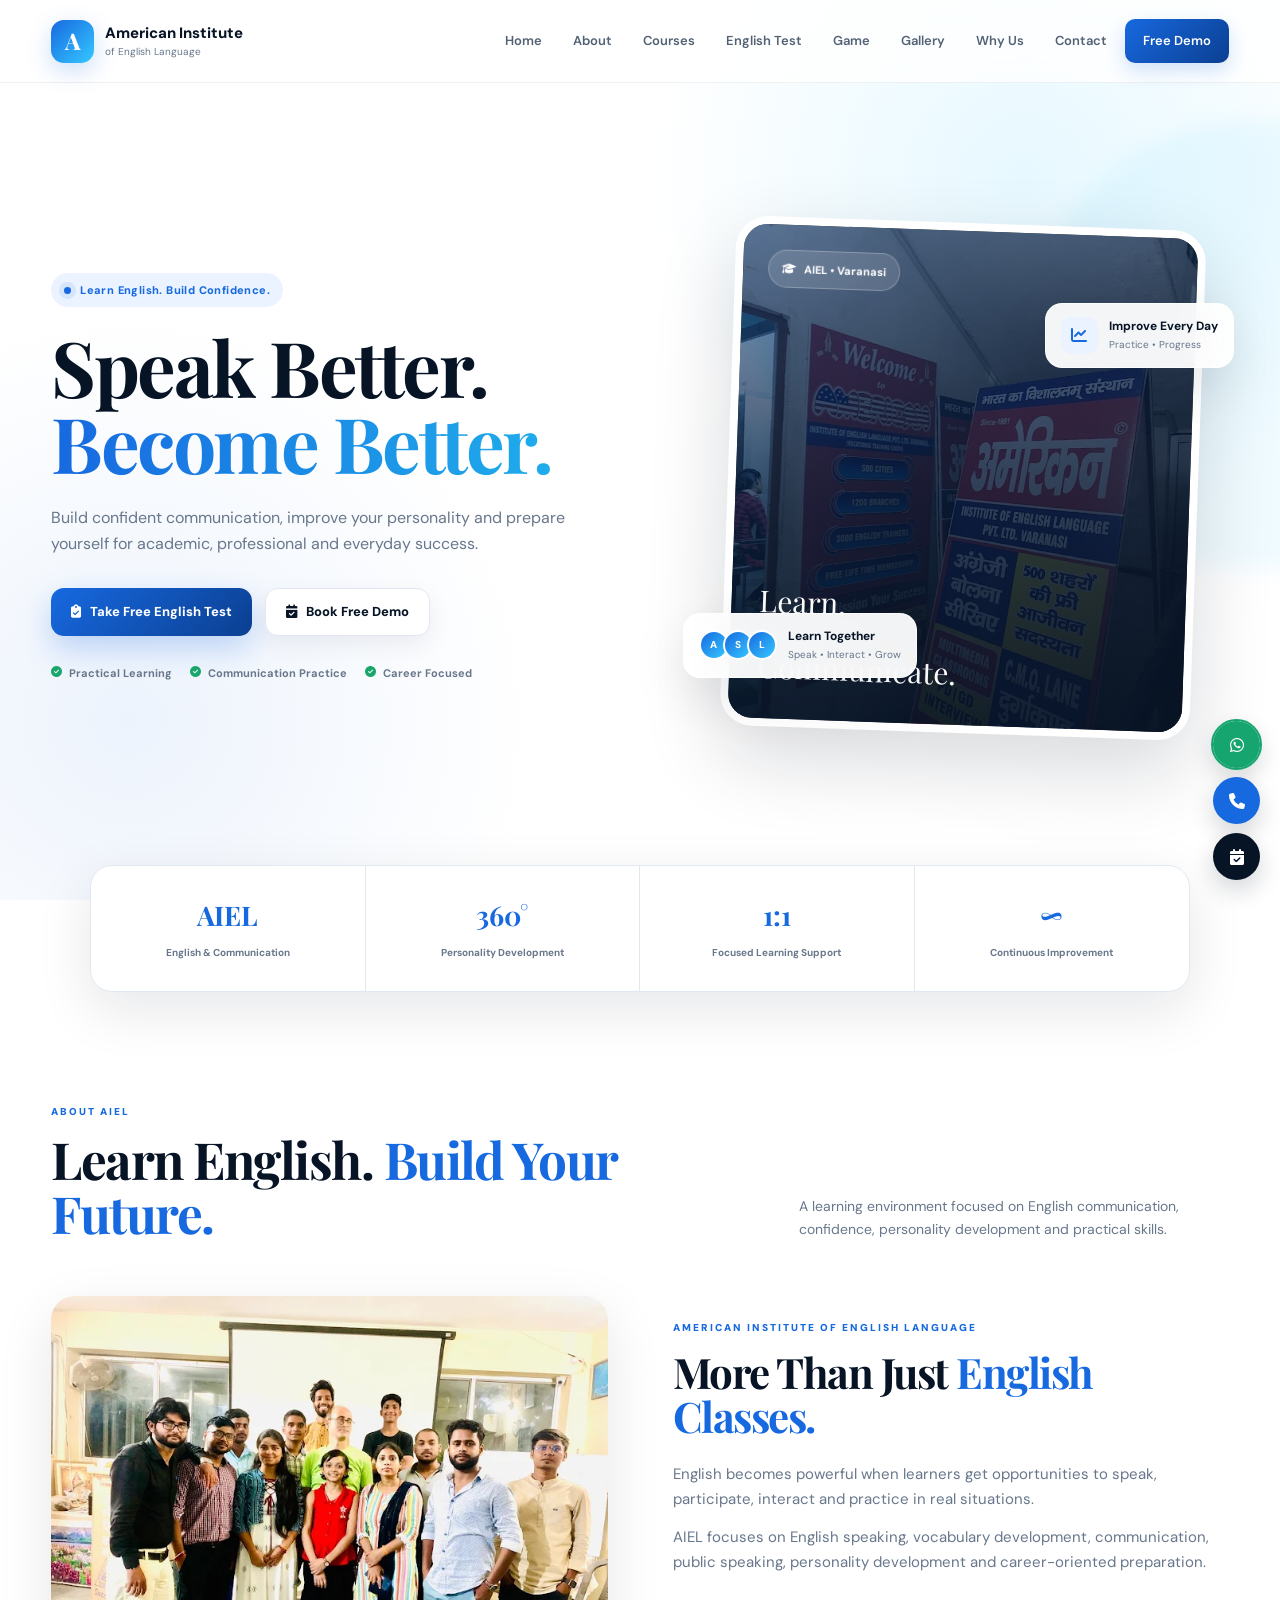
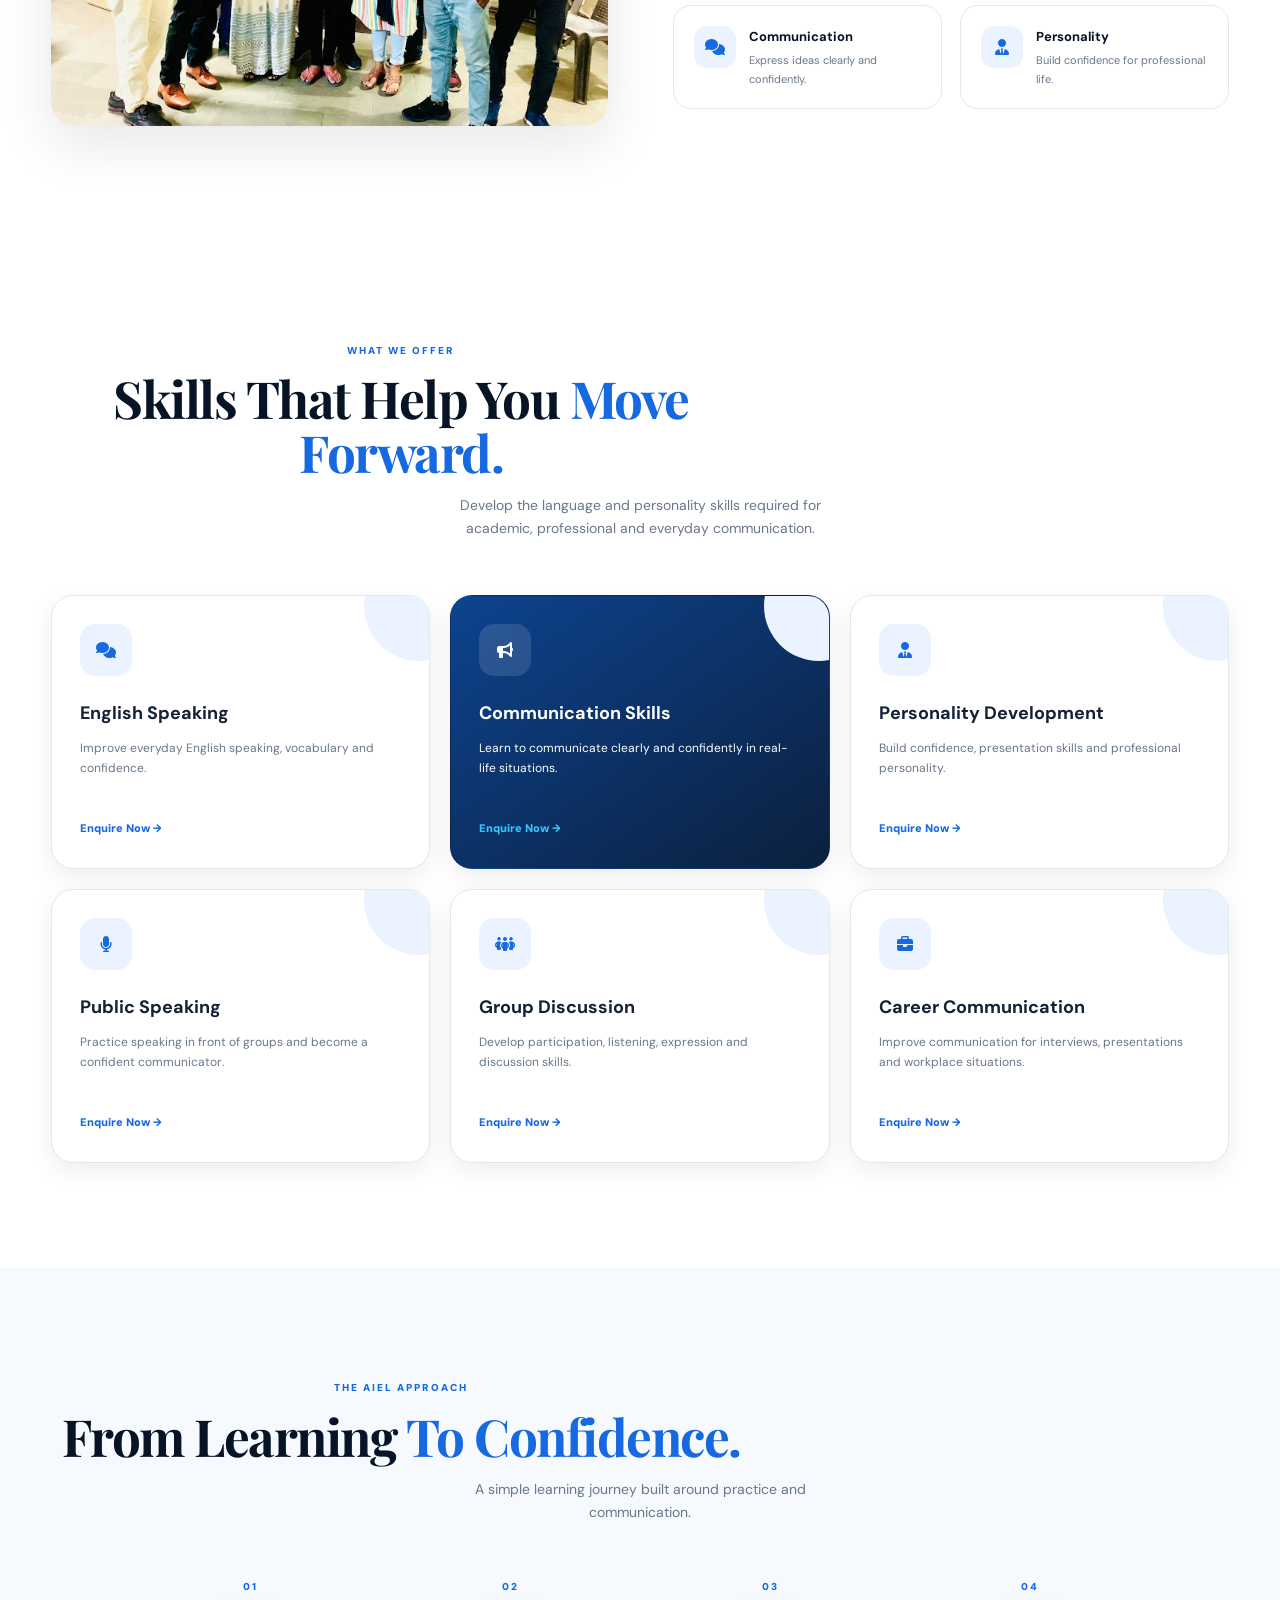
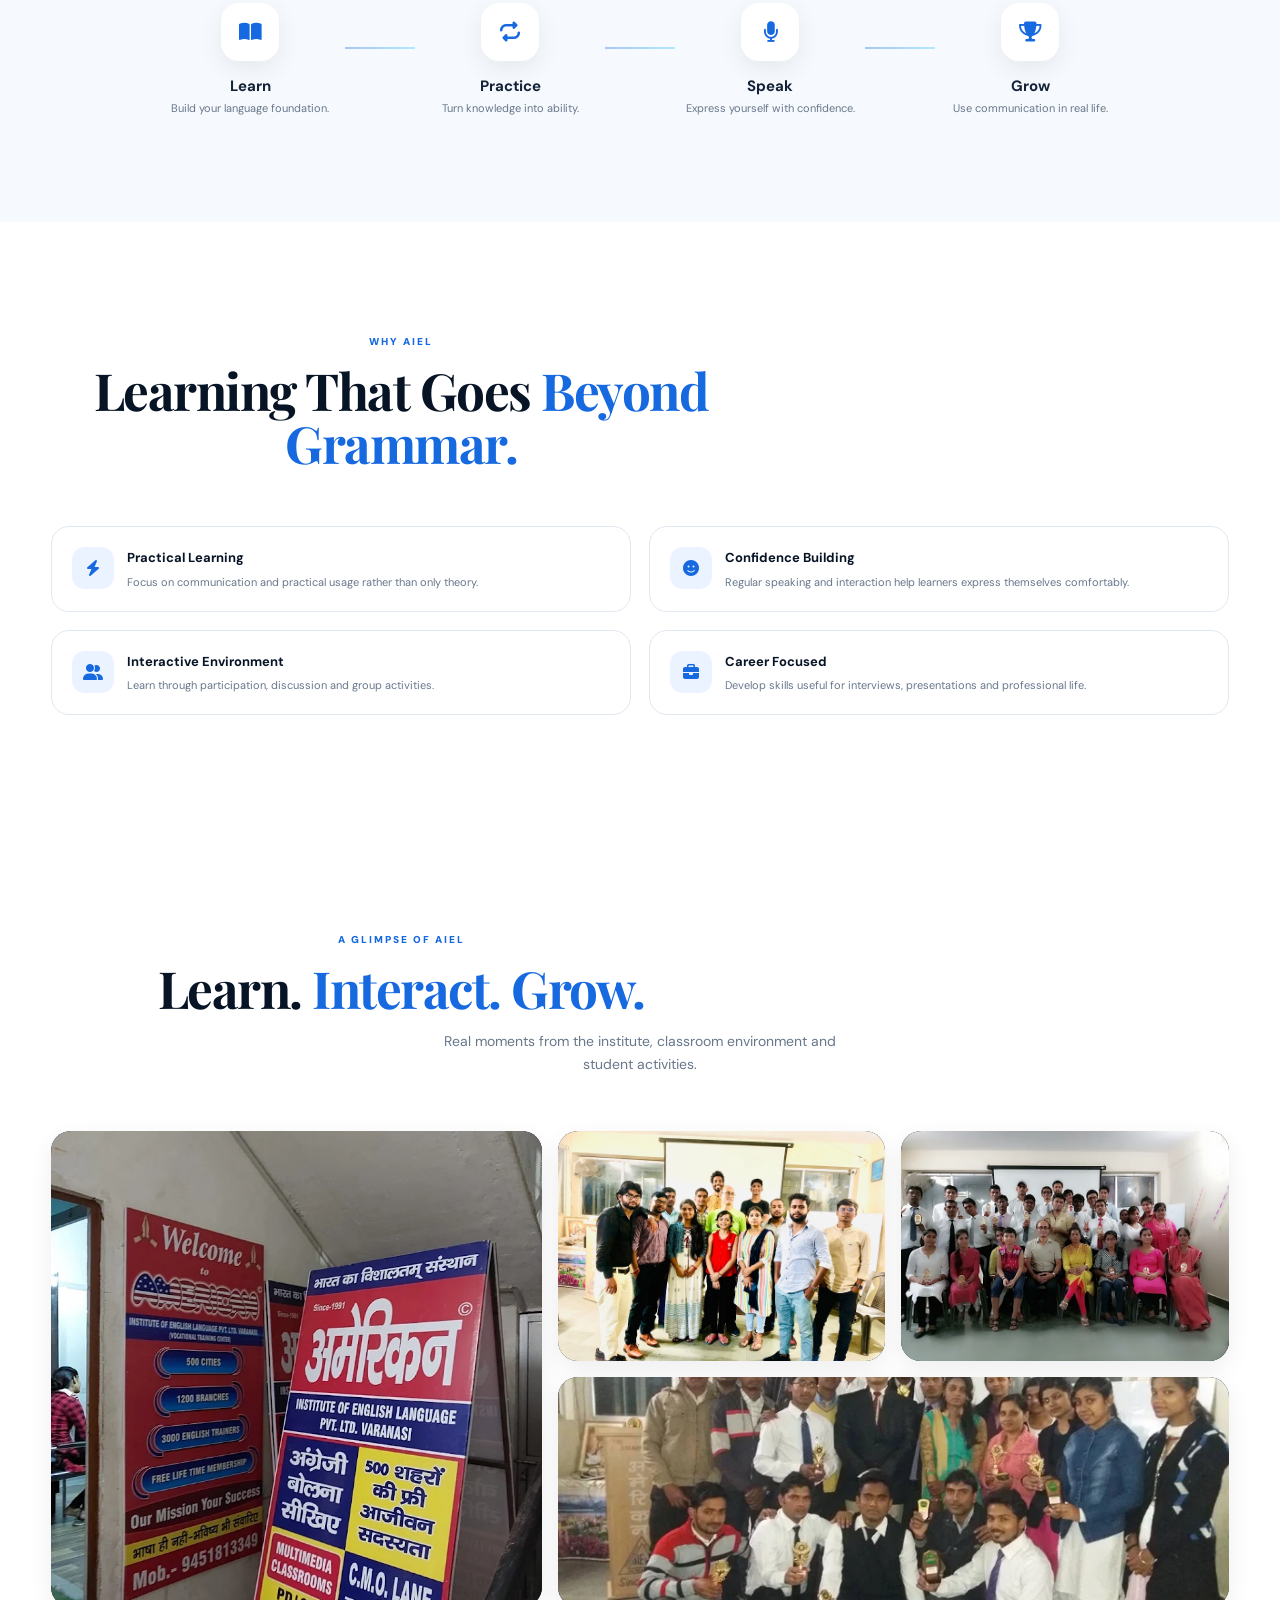
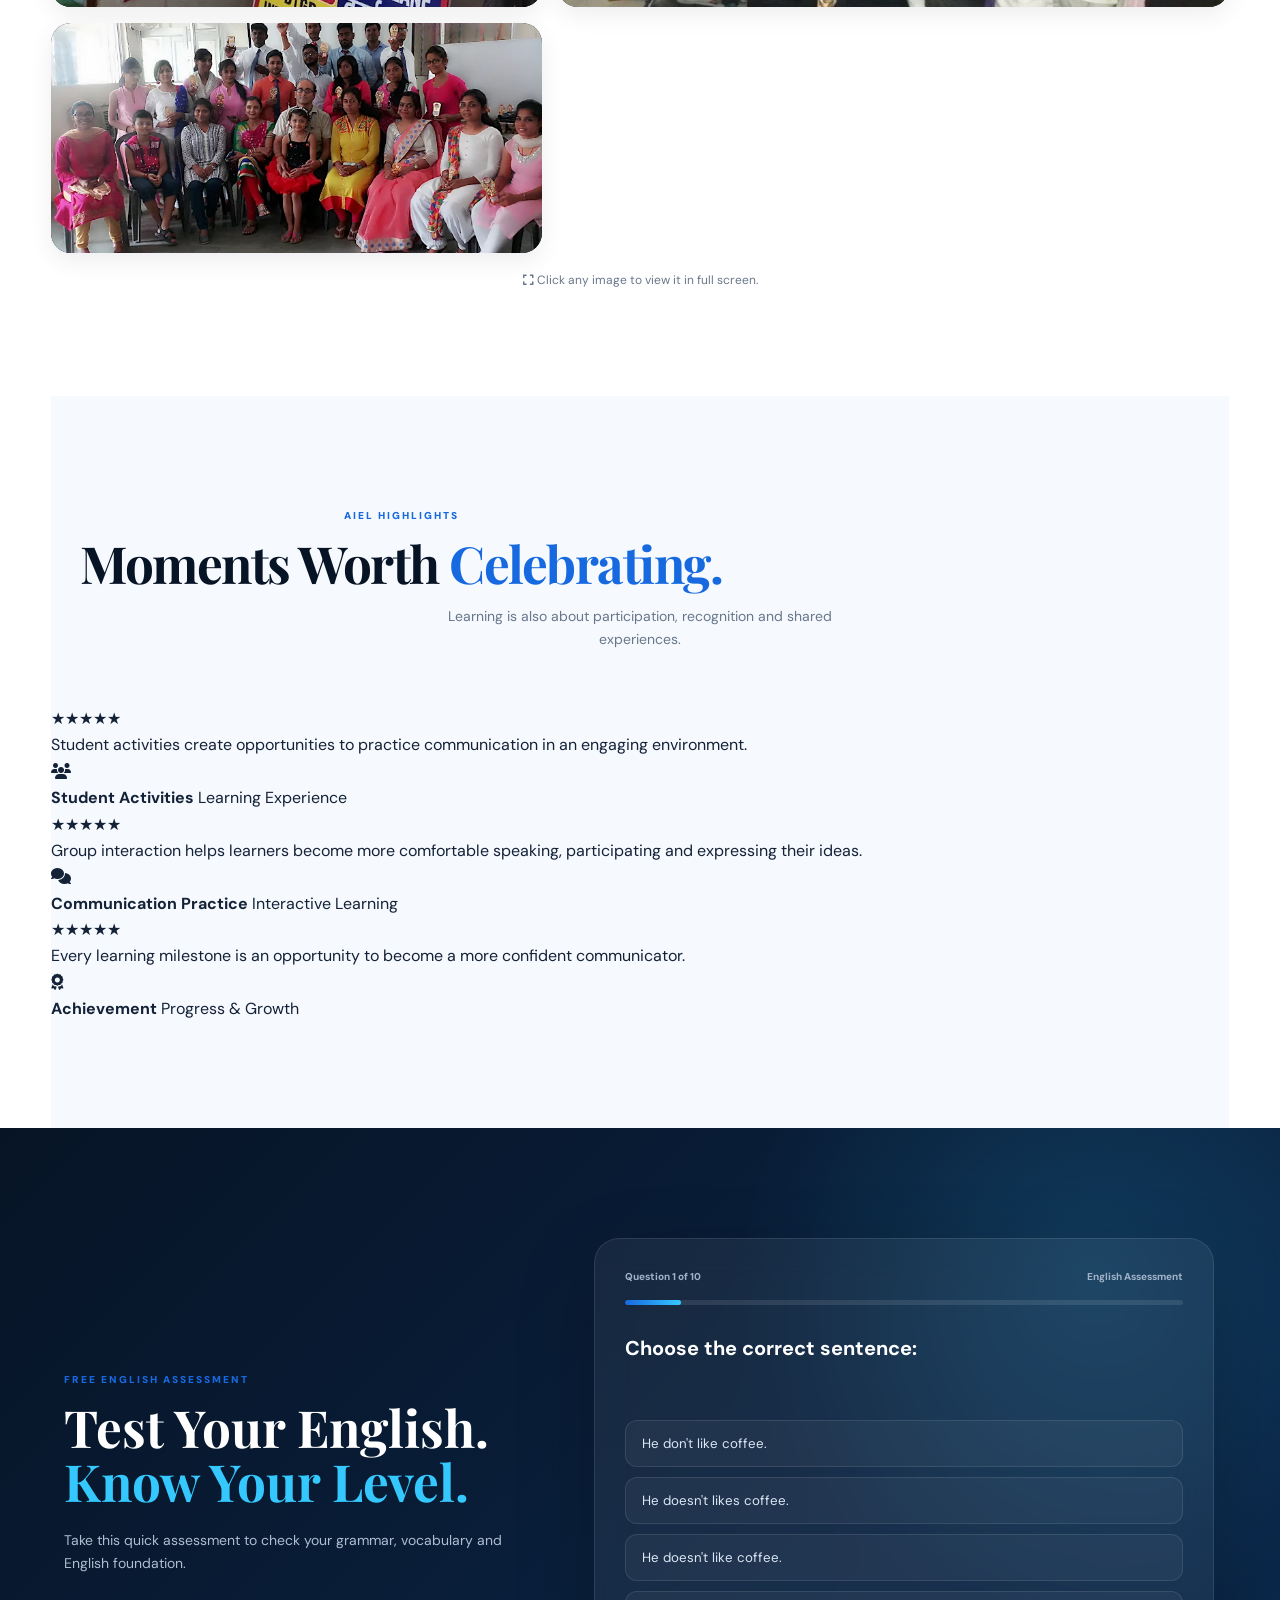
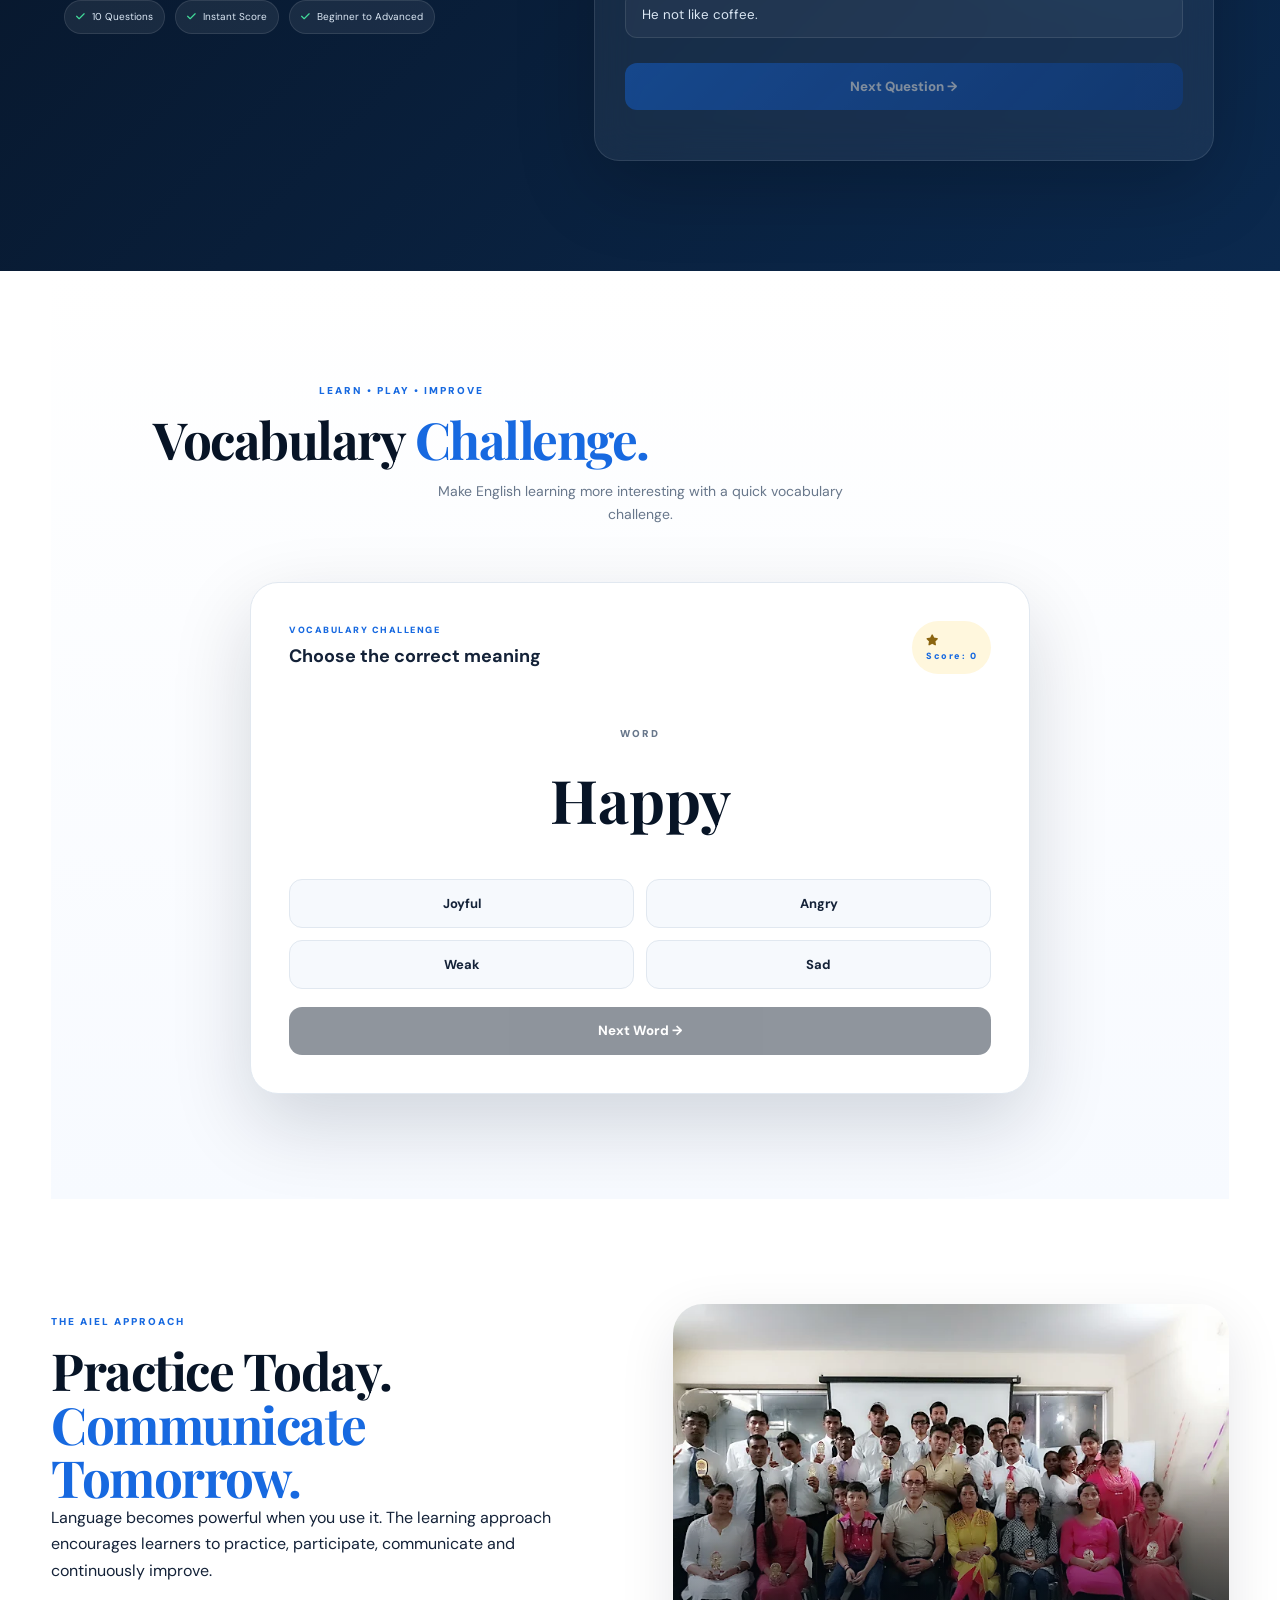
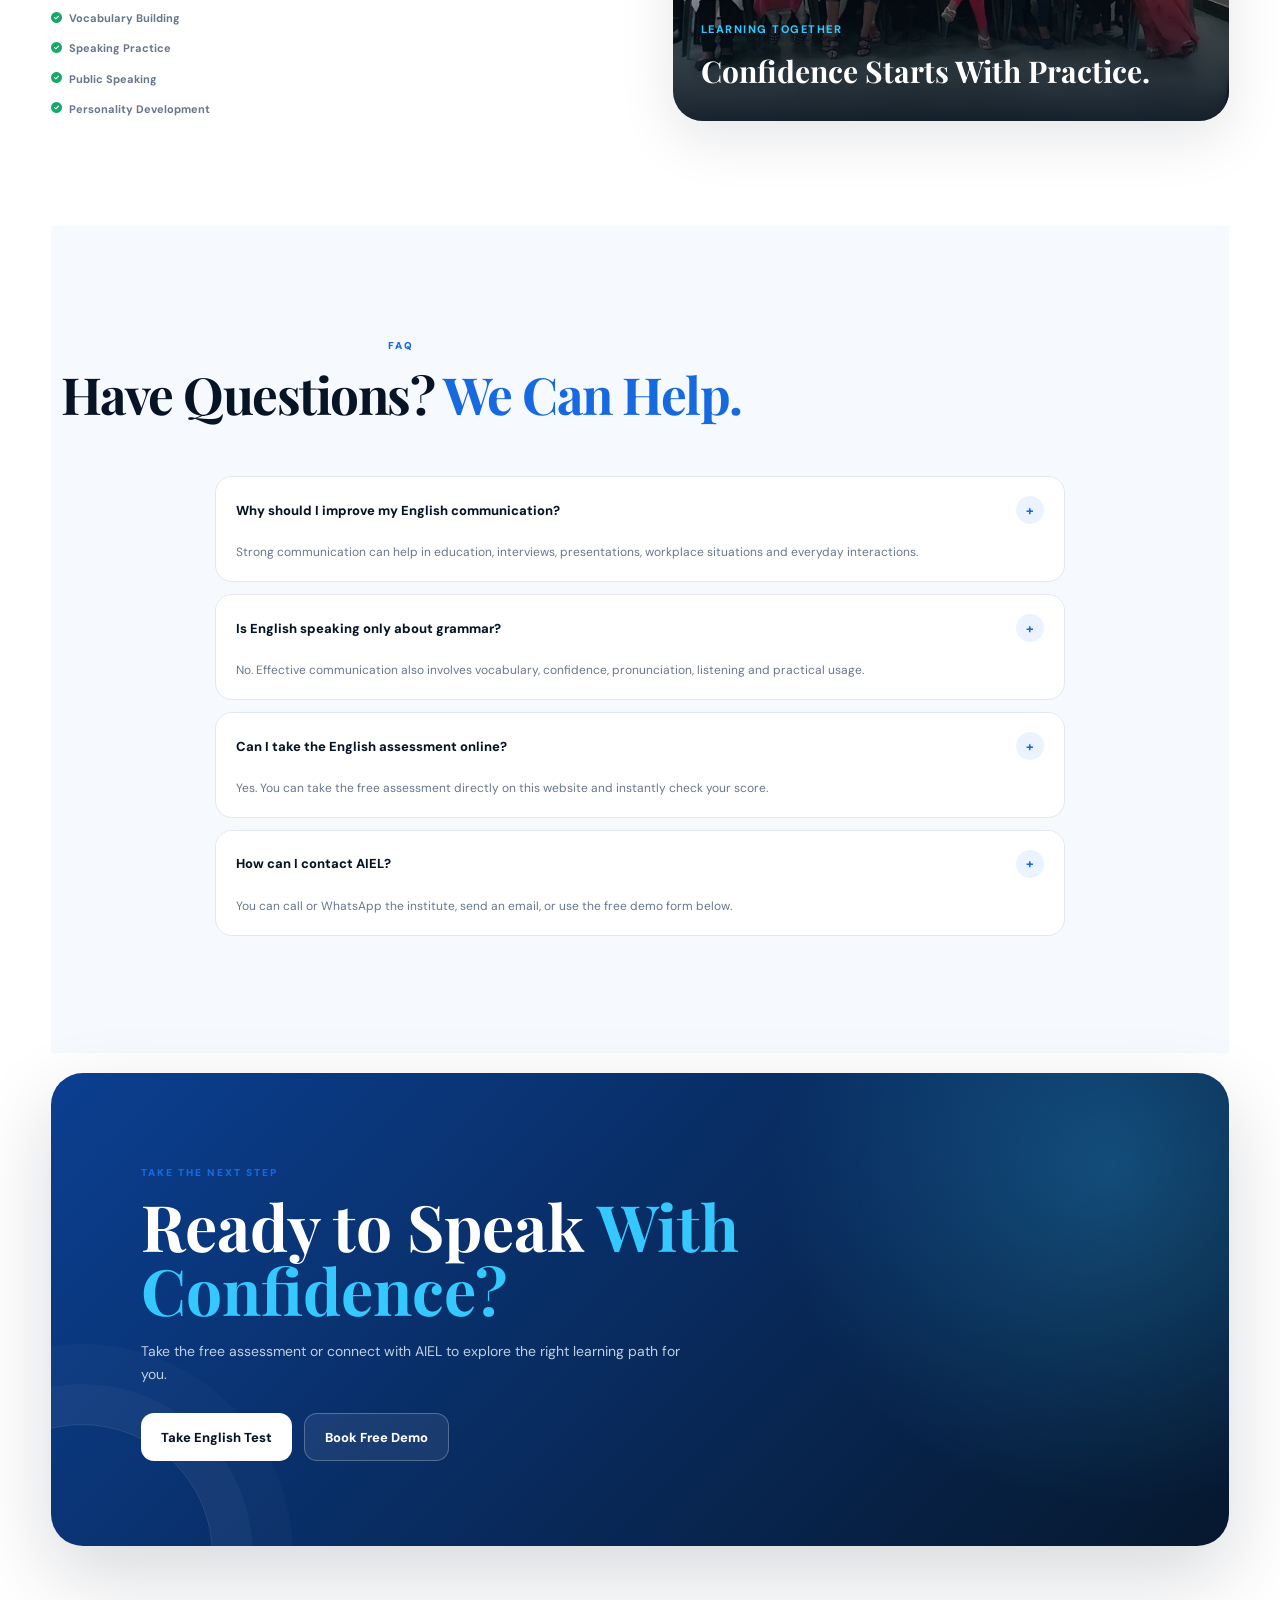
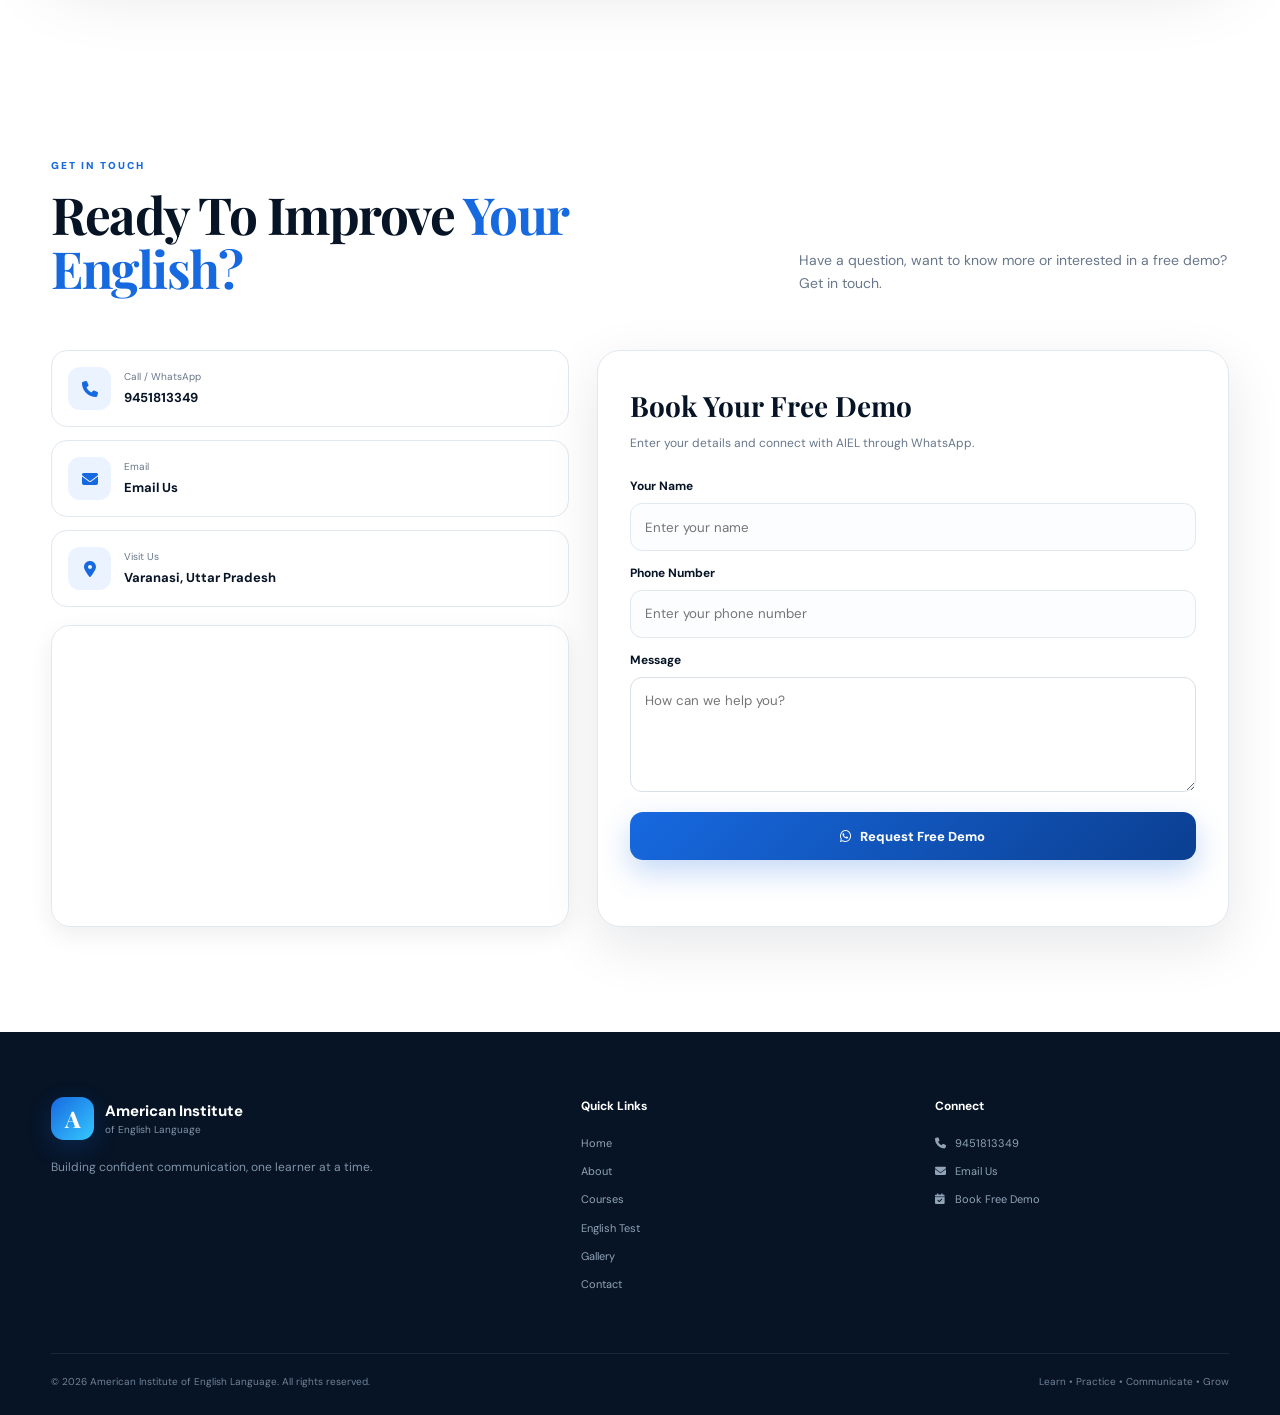
==== commit 842d8bb0: "Update AIEL website design and gallery" ====
--- a/index.html
+++ b/index.html
@@ -1,234 +1,2109 @@
 <!DOCTYPE html>
 <html lang="en">
+
 <head>
-<meta charset="UTF-8">
-<meta name="viewport" content="width=device-width, initial-scale=1.0">
-
-<title>American Institute of English Language | Varanasi</title>
-
-<meta name="description"
-content="American Institute of English Language in Varanasi - English Speaking, Communication Skills, Personality Development and Career-focused learning.">
-
-<meta name="keywords"
-content="English Speaking Classes Varanasi, English Institute Varanasi, Personality Development, Communication Skills">
-
-<meta name="author" content="American Institute of English Language">
-
-<link rel="stylesheet" href="style.css">
+
+    <meta charset="UTF-8">
+
+    <meta name="viewport"
+          content="width=device-width, initial-scale=1.0">
+
+    <title>
+        American Institute of English Language | Varanasi
+    </title>
+
+    <meta name="description"
+          content="American Institute of English Language in Varanasi - English Speaking, Communication Skills, Personality Development and Career-focused learning.">
+
+    <meta name="keywords"
+          content="English Speaking Classes Varanasi, English Institute Varanasi, Personality Development, Communication Skills">
+
+    <meta name="author"
+          content="American Institute of English Language">
+
+    <!-- Google Fonts -->
+    <link rel="preconnect"
+          href="https://fonts.googleapis.com">
+
+    <link rel="preconnect"
+          href="https://fonts.gstatic.com"
+          crossorigin>
+
+    <link href="https://fonts.googleapis.com/css2?family=DM+Sans:wght@400;500;600;700;800&family=Playfair+Display:wght@600;700;800&display=swap"
+          rel="stylesheet">
+
+    <!-- Font Awesome -->
+    <link rel="stylesheet"
+          href="https://cdnjs.cloudflare.com/ajax/libs/font-awesome/6.5.2/css/all.min.css">
+
+    <!-- Main CSS -->
+    <link rel="stylesheet"
+          href="style.css">
+
 </head>
 
+
 <body>
 
-<!-- ================= PRELOADER ================= -->
+
+<!-- =====================================================
+     PRELOADER
+===================================================== -->
 
 <div id="preloader">
 
-    <div class="loader-content">
-
-        <div class="loader-logo">A</div>
-
-        <h2>AIEL</h2>
-
-        <p>Preparing your learning experience...</p>
-
-    </div>
+    <div class="loader-logo">
+        A
+    </div>
+
+    <div style="
+        color:#fff;
+        font-family:'Playfair Display',serif;
+        font-size:20px;
+        margin-top:12px;
+        letter-spacing:2px;
+    ">
+        AIEL
+    </div>
+
+    <div class="loader-line"></div>
+
+    <p style="
+        color:#9ca9bb;
+        font-size:12px;
+        margin-top:12px;
+    ">
+        Preparing your learning experience...
+    </p>
 
 </div>
 
 
-<!-- ================= NAVBAR ================= -->
+
+<!-- =====================================================
+     NAVBAR
+===================================================== -->
 
 <header class="navbar">
 
     <div class="nav-container">
 
-        <a href="#home" class="brand">
-
-            <div class="brand-logo">
+        <a href="#home"
+           class="brand">
+
+            <div class="brand-mark">
                 A
             </div>
 
-            <div class="brand-text">
-                <strong>American Institute</strong>
-                <span>of English Language</span>
+            <div>
+                <strong>
+                    American Institute
+                </strong>
+
+                <span>
+                    of English Language
+                </span>
             </div>
 
         </a>
 
 
-        <button id="menuBtn" class="menu-btn" aria-label="Open Menu">
+        <button id="menuBtn"
+                class="menu-btn"
+                aria-label="Open Menu">
+
+            <i class="fa-solid fa-bars"></i>
+
+        </button>
+
+
+        <nav id="navLinks"
+             class="nav-links">
+
+            <a href="#home">
+                Home
+            </a>
+
+            <a href="#about">
+                About
+            </a>
+
+            <a href="#courses">
+                Courses
+            </a>
+
+            <a href="#assessment">
+                English Test
+            </a>
+
+            <a href="#game">
+                Game
+            </a>
+
+            <a href="#gallery">
+                Gallery
+            </a>
+
+            <a href="#why-us">
+                Why Us
+            </a>
+
+            <a href="#contact">
+                Contact
+            </a>
+
+            <a href="#contact"
+               class="nav-cta">
+
+                Free Demo
+
+            </a>
+
+        </nav>
+
+    </div>
+
+</header>
+
+
+
+<main>
+
+
+<!-- =====================================================
+     HERO
+===================================================== -->
+
+<section id="home"
+         class="hero">
+
+    <div class="hero-content">
+
+        <div class="hero-badge">
 
             <span></span>
-            <span></span>
-            <span></span>
+
+            Learn English. Build Confidence.
+
+        </div>
+
+
+        <h1>
+
+            Speak Better.
+
+            <span>
+                Become Better.
+            </span>
+
+        </h1>
+
+
+        <p>
+
+            Build confident communication, improve your
+            personality and prepare yourself for academic,
+            professional and everyday success.
+
+        </p>
+
+
+        <div class="hero-buttons">
+
+            <a href="#assessment"
+               class="btn btn-primary">
+
+                <i class="fa-solid fa-clipboard-check"></i>
+
+                Take Free English Test
+
+            </a>
+
+
+            <a href="#contact"
+               class="btn btn-outline">
+
+                <i class="fa-solid fa-calendar-check"></i>
+
+                Book Free Demo
+
+            </a>
+
+        </div>
+
+
+        <div class="hero-trust">
+
+            <div class="trust-item">
+
+                <i class="fa-solid fa-circle-check"></i>
+
+                Practical Learning
+
+            </div>
+
+
+            <div class="trust-item">
+
+                <i class="fa-solid fa-circle-check"></i>
+
+                Communication Practice
+
+            </div>
+
+
+            <div class="trust-item">
+
+                <i class="fa-solid fa-circle-check"></i>
+
+                Career Focused
+
+            </div>
+
+        </div>
+
+    </div>
+
+
+
+    <!-- HERO IMAGE -->
+
+    <div class="hero-visual">
+
+        <div class="main-card">
+
+            <img src="assets/institute.webp"
+                 alt="American Institute of English Language"
+                 style="
+                    width:100%;
+                    height:100%;
+                    object-fit:cover;
+                    opacity:.72;
+                 ">
+
+            <div style="
+                position:absolute;
+                inset:0;
+                background:
+                linear-gradient(
+                    145deg,
+                    rgba(22,119,255,.25),
+                    rgba(7,17,31,.72)
+                );
+            "></div>
+
+
+            <div class="floating-label">
+
+                <i class="fa-solid fa-graduation-cap"></i>
+
+                AIEL • Varanasi
+
+            </div>
+
+
+            <div style="
+                position:absolute;
+                z-index:3;
+                bottom:35px;
+                left:28px;
+                right:28px;
+                color:white;
+            ">
+
+                <div style="
+                    font-family:'Playfair Display',serif;
+                    font-size:30px;
+                    line-height:1.1;
+                ">
+
+                    Learn.
+                    <br>
+
+                    <span style="color:#32c8ff;">
+                        Practice.
+                    </span>
+
+                    <br>
+
+                    Communicate.
+
+                </div>
+
+            </div>
+
+        </div>
+
+
+        <div class="floating-card score-card">
+
+            <div class="mini-icon">
+
+                <i class="fa-solid fa-chart-line"></i>
+
+            </div>
+
+            <div>
+
+                <strong>
+                    Improve Every Day
+                </strong>
+
+                <span>
+                    Practice • Progress
+                </span>
+
+            </div>
+
+        </div>
+
+
+        <div class="floating-card student-card">
+
+            <div class="student-avatars">
+
+                <span>
+                    A
+                </span>
+
+                <span>
+                    S
+                </span>
+
+                <span>
+                    L
+                </span>
+
+            </div>
+
+            <div>
+
+                <strong>
+                    Learn Together
+                </strong>
+
+                <span>
+                    Speak • Interact • Grow
+                </span>
+
+            </div>
+
+        </div>
+
+    </div>
+
+</section>
+
+
+
+<!-- =====================================================
+     QUICK STATS
+===================================================== -->
+
+<section class="stats-section">
+
+    <div class="stats-container">
+
+        <div class="stat">
+
+            <strong>
+                AIEL
+            </strong>
+
+            <span>
+                English & Communication
+            </span>
+
+        </div>
+
+
+        <div class="stat">
+
+            <strong>
+                360°
+            </strong>
+
+            <span>
+                Personality Development
+            </span>
+
+        </div>
+
+
+        <div class="stat">
+
+            <strong>
+                1:1
+            </strong>
+
+            <span>
+                Focused Learning Support
+            </span>
+
+        </div>
+
+
+        <div class="stat">
+
+            <strong>
+                ∞
+            </strong>
+
+            <span>
+                Continuous Improvement
+            </span>
+
+        </div>
+
+    </div>
+
+</section>
+
+
+
+<!-- =====================================================
+     ABOUT
+===================================================== -->
+
+<section id="about"
+         class="section">
+
+    <div class="section-heading">
+
+        <div>
+
+            <span class="eyebrow">
+                ABOUT AIEL
+            </span>
+
+            <h2>
+
+                Learn English.
+                <span>
+                    Build Your Future.
+                </span>
+
+            </h2>
+
+        </div>
+
+
+        <p>
+
+            A learning environment focused on English
+            communication, confidence, personality
+            development and practical skills.
+
+        </p>
+
+    </div>
+
+
+    <div class="why-content">
+
+        <div>
+
+            <img src="assets/group_photo_1.webp"
+                 alt="AIEL students and faculty group photo"
+                 style="
+                    width:100%;
+                    height:430px;
+                    object-fit:cover;
+                    border-radius:24px;
+                    box-shadow:var(--shadow);
+                 ">
+
+        </div>
+
+
+        <div>
+
+            <span class="eyebrow">
+                AMERICAN INSTITUTE OF ENGLISH LANGUAGE
+            </span>
+
+            <h2 style="font-size:42px;">
+
+                More Than Just
+                <span>
+                    English Classes.
+                </span>
+
+            </h2>
+
+
+            <p style="
+                color:var(--muted);
+                margin:24px 0 14px;
+                font-size:15px;
+            ">
+
+                English becomes powerful when learners
+                get opportunities to speak, participate,
+                interact and practice in real situations.
+
+            </p>
+
+
+            <p style="
+                color:var(--muted);
+                font-size:15px;
+            ">
+
+                AIEL focuses on English speaking,
+                vocabulary development, communication,
+                public speaking, personality development
+                and career-oriented preparation.
+
+            </p>
+
+
+            <div class="benefits"
+                 style="margin-top:30px;">
+
+                <div class="benefit">
+
+                    <div class="benefit-icon">
+
+                        <i class="fa-solid fa-comments"></i>
+
+                    </div>
+
+                    <div>
+
+                        <h3>
+                            Communication
+                        </h3>
+
+                        <p>
+                            Express ideas clearly and confidently.
+                        </p>
+
+                    </div>
+
+                </div>
+
+
+                <div class="benefit">
+
+                    <div class="benefit-icon">
+
+                        <i class="fa-solid fa-user-tie"></i>
+
+                    </div>
+
+                    <div>
+
+                        <h3>
+                            Personality
+                        </h3>
+
+                        <p>
+                            Build confidence for professional life.
+                        </p>
+
+                    </div>
+
+                </div>
+
+            </div>
+
+        </div>
+
+    </div>
+
+</section>
+
+
+
+<!-- =====================================================
+     COURSES
+===================================================== -->
+
+<section id="courses"
+         class="section">
+
+    <div class="section-heading centered">
+
+        <div>
+
+            <span class="eyebrow">
+                WHAT WE OFFER
+            </span>
+
+            <h2>
+
+                Skills That Help You
+                <span>
+                    Move Forward.
+                </span>
+
+            </h2>
+
+        </div>
+
+        <p>
+
+            Develop the language and personality skills
+            required for academic, professional and
+            everyday communication.
+
+        </p>
+
+    </div>
+
+
+    <div class="course-grid">
+
+
+        <article class="course-card">
+
+            <div class="course-icon">
+                <i class="fa-solid fa-comments"></i>
+            </div>
+
+            <h3>
+                English Speaking
+            </h3>
+
+            <p>
+                Improve everyday English speaking,
+                vocabulary and confidence.
+            </p>
+
+            <a href="#contact">
+                Enquire Now →
+            </a>
+
+        </article>
+
+
+
+        <article class="course-card featured">
+
+            <div class="course-icon">
+                <i class="fa-solid fa-bullhorn"></i>
+            </div>
+
+            <h3>
+                Communication Skills
+            </h3>
+
+            <p>
+                Learn to communicate clearly and
+                confidently in real-life situations.
+            </p>
+
+            <a href="#contact">
+                Enquire Now →
+            </a>
+
+        </article>
+
+
+
+        <article class="course-card">
+
+            <div class="course-icon">
+                <i class="fa-solid fa-user-tie"></i>
+            </div>
+
+            <h3>
+                Personality Development
+            </h3>
+
+            <p>
+                Build confidence, presentation skills
+                and professional personality.
+            </p>
+
+            <a href="#contact">
+                Enquire Now →
+            </a>
+
+        </article>
+
+
+
+        <article class="course-card">
+
+            <div class="course-icon">
+                <i class="fa-solid fa-microphone"></i>
+            </div>
+
+            <h3>
+                Public Speaking
+            </h3>
+
+            <p>
+                Practice speaking in front of groups
+                and become a confident communicator.
+            </p>
+
+            <a href="#contact">
+                Enquire Now →
+            </a>
+
+        </article>
+
+
+
+        <article class="course-card">
+
+            <div class="course-icon">
+                <i class="fa-solid fa-people-group"></i>
+            </div>
+
+            <h3>
+                Group Discussion
+            </h3>
+
+            <p>
+                Develop participation, listening,
+                expression and discussion skills.
+            </p>
+
+            <a href="#contact">
+                Enquire Now →
+            </a>
+
+        </article>
+
+
+
+        <article class="course-card">
+
+            <div class="course-icon">
+                <i class="fa-solid fa-briefcase"></i>
+            </div>
+
+            <h3>
+                Career Communication
+            </h3>
+
+            <p>
+                Improve communication for interviews,
+                presentations and workplace situations.
+            </p>
+
+            <a href="#contact">
+                Enquire Now →
+            </a>
+
+        </article>
+
+    </div>
+
+</section>
+
+
+
+<!-- =====================================================
+     LEARNING JOURNEY
+===================================================== -->
+
+<section class="journey-section">
+
+    <div class="section-heading centered">
+
+        <div>
+
+            <span class="eyebrow">
+                THE AIEL APPROACH
+            </span>
+
+            <h2>
+
+                From Learning
+                <span>
+                    To Confidence.
+                </span>
+
+            </h2>
+
+        </div>
+
+        <p>
+            A simple learning journey built around
+            practice and communication.
+        </p>
+
+    </div>
+
+
+    <div class="journey">
+
+
+        <div class="journey-step">
+
+            <span>
+                01
+            </span>
+
+            <i class="fa-solid fa-book-open"></i>
+
+            <h3>
+                Learn
+            </h3>
+
+            <p>
+                Build your language foundation.
+            </p>
+
+        </div>
+
+
+        <div class="journey-line"></div>
+
+
+        <div class="journey-step">
+
+            <span>
+                02
+            </span>
+
+            <i class="fa-solid fa-repeat"></i>
+
+            <h3>
+                Practice
+            </h3>
+
+            <p>
+                Turn knowledge into ability.
+            </p>
+
+        </div>
+
+
+        <div class="journey-line"></div>
+
+
+        <div class="journey-step">
+
+            <span>
+                03
+            </span>
+
+            <i class="fa-solid fa-microphone"></i>
+
+            <h3>
+                Speak
+            </h3>
+
+            <p>
+                Express yourself with confidence.
+            </p>
+
+        </div>
+
+
+        <div class="journey-line"></div>
+
+
+        <div class="journey-step">
+
+            <span>
+                04
+            </span>
+
+            <i class="fa-solid fa-trophy"></i>
+
+            <h3>
+                Grow
+            </h3>
+
+            <p>
+                Use communication in real life.
+            </p>
+
+        </div>
+
+    </div>
+
+</section>
+
+
+
+<!-- =====================================================
+     WHY AIEL
+===================================================== -->
+
+<section id="why-us"
+         class="section">
+
+    <div class="section-heading centered">
+
+        <div>
+
+            <span class="eyebrow">
+                WHY AIEL
+            </span>
+
+            <h2>
+
+                Learning That Goes
+                <span>
+                    Beyond Grammar.
+                </span>
+
+            </h2>
+
+        </div>
+
+    </div>
+
+
+    <div class="benefits">
+
+
+        <div class="benefit">
+
+            <div class="benefit-icon">
+                <i class="fa-solid fa-bolt"></i>
+            </div>
+
+            <div>
+
+                <h3>
+                    Practical Learning
+                </h3>
+
+                <p>
+                    Focus on communication and practical
+                    usage rather than only theory.
+                </p>
+
+            </div>
+
+        </div>
+
+
+
+        <div class="benefit">
+
+            <div class="benefit-icon">
+                <i class="fa-solid fa-face-smile"></i>
+            </div>
+
+            <div>
+
+                <h3>
+                    Confidence Building
+                </h3>
+
+                <p>
+                    Regular speaking and interaction help
+                    learners express themselves comfortably.
+                </p>
+
+            </div>
+
+        </div>
+
+
+
+        <div class="benefit">
+
+            <div class="benefit-icon">
+                <i class="fa-solid fa-user-group"></i>
+            </div>
+
+            <div>
+
+                <h3>
+                    Interactive Environment
+                </h3>
+
+                <p>
+                    Learn through participation,
+                    discussion and group activities.
+                </p>
+
+            </div>
+
+        </div>
+
+
+
+        <div class="benefit">
+
+            <div class="benefit-icon">
+                <i class="fa-solid fa-briefcase"></i>
+            </div>
+
+            <div>
+
+                <h3>
+                    Career Focused
+                </h3>
+
+                <p>
+                    Develop skills useful for interviews,
+                    presentations and professional life.
+                </p>
+
+            </div>
+
+        </div>
+
+    </div>
+
+</section>
+
+
+
+<!-- =====================================================
+     GALLERY
+===================================================== -->
+
+<section id="gallery"
+         class="section">
+
+    <div class="section-heading centered">
+
+        <div>
+
+            <span class="eyebrow">
+                A GLIMPSE OF AIEL
+            </span>
+
+            <h2>
+
+                Learn.
+                <span>
+                    Interact. Grow.
+                </span>
+
+            </h2>
+
+        </div>
+
+        <p>
+
+            Real moments from the institute,
+            classroom environment and student activities.
+
+        </p>
+
+    </div>
+
+
+    <div class="gallery-grid">
+
+
+        <div class="gallery-item">
+
+            <img src="assets/institute.webp"
+                 alt="AIEL institute">
+
+        </div>
+
+
+        <div class="gallery-item">
+
+            <img src="assets/group_photo_1.webp"
+                 alt="AIEL students and faculty">
+
+        </div>
+
+
+        <div class="gallery-item">
+
+            <img src="assets/students_group.webp"
+                 alt="AIEL student group">
+
+        </div>
+
+
+        <div class="gallery-item">
+
+            <img src="assets/achievement_1.webp"
+                 alt="AIEL achievement">
+
+        </div>
+
+
+        <div class="gallery-item">
+
+            <img src="assets/achievement_2.webp"
+                 alt="AIEL achievement and poster">
+
+        </div>
+
+    </div>
+
+
+    <p style="
+        text-align:center;
+        color:var(--muted);
+        font-size:12px;
+        margin-top:18px;
+    ">
+
+        <i class="fa-solid fa-expand"></i>
+        Click any image to view it in full screen.
+
+    </p>
+
+</section>
+
+
+
+<!-- =====================================================
+     ACHIEVEMENTS
+===================================================== -->
+
+<section class="section"
+         style="background:var(--light);">
+
+    <div class="section-heading centered">
+
+        <div>
+
+            <span class="eyebrow">
+                AIEL HIGHLIGHTS
+            </span>
+
+            <h2>
+
+                Moments Worth
+                <span>
+                    Celebrating.
+                </span>
+
+            </h2>
+
+        </div>
+
+        <p>
+
+            Learning is also about participation,
+            recognition and shared experiences.
+
+        </p>
+
+    </div>
+
+
+    <div class="testimonial-grid">
+
+
+        <article class="testimonial">
+
+            <div class="stars">
+                ★★★★★
+            </div>
+
+            <p>
+
+                Student activities create opportunities
+                to practice communication in an engaging
+                environment.
+
+            </p>
+
+            <div class="person">
+
+                <div class="avatar">
+                    <i class="fa-solid fa-users"></i>
+                </div>
+
+                <div>
+
+                    <strong>
+                        Student Activities
+                    </strong>
+
+                    <span>
+                        Learning Experience
+                    </span>
+
+                </div>
+
+            </div>
+
+        </article>
+
+
+
+        <article class="testimonial">
+
+            <div class="stars">
+                ★★★★★
+            </div>
+
+            <p>
+
+                Group interaction helps learners become
+                more comfortable speaking, participating
+                and expressing their ideas.
+
+            </p>
+
+            <div class="person">
+
+                <div class="avatar">
+                    <i class="fa-solid fa-comments"></i>
+                </div>
+
+                <div>
+
+                    <strong>
+                        Communication Practice
+                    </strong>
+
+                    <span>
+                        Interactive Learning
+                    </span>
+
+                </div>
+
+            </div>
+
+        </article>
+
+
+
+        <article class="testimonial">
+
+            <div class="stars">
+                ★★★★★
+            </div>
+
+            <p>
+
+                Every learning milestone is an opportunity
+                to become a more confident communicator.
+
+            </p>
+
+            <div class="person">
+
+                <div class="avatar">
+                    <i class="fa-solid fa-award"></i>
+                </div>
+
+                <div>
+
+                    <strong>
+                        Achievement
+                    </strong>
+
+                    <span>
+                        Progress & Growth
+                    </span>
+
+                </div>
+
+            </div>
+
+        </article>
+
+    </div>
+
+</section>
+
+
+
+<!-- =====================================================
+     ENGLISH TEST
+===================================================== -->
+
+<section id="assessment"
+         class="test-section">
+
+    <div class="test-intro">
+
+        <span class="eyebrow">
+            FREE ENGLISH ASSESSMENT
+        </span>
+
+        <h2>
+
+            Test Your English.
+            <span>
+                Know Your Level.
+            </span>
+
+        </h2>
+
+        <p>
+
+            Take this quick assessment to check your
+            grammar, vocabulary and English foundation.
+
+        </p>
+
+
+        <div class="test-features">
+
+            <span>
+                <i class="fa-solid fa-check"></i>
+                10 Questions
+            </span>
+
+            <span>
+                <i class="fa-solid fa-check"></i>
+                Instant Score
+            </span>
+
+            <span>
+                <i class="fa-solid fa-check"></i>
+                Beginner to Advanced
+            </span>
+
+        </div>
+
+    </div>
+
+
+    <div class="quiz-box">
+
+        <div class="quiz-top">
+
+            <span id="quizProgress">
+                Question 1 of 10
+            </span>
+
+            <span>
+                English Assessment
+            </span>
+
+        </div>
+
+
+        <div class="progress-bar">
+
+            <div id="progress"></div>
+
+        </div>
+
+
+        <div class="question-area">
+
+            <h3 id="quizQuestion">
+                Loading question...
+            </h3>
+
+        </div>
+
+
+        <div id="quizOptions"
+             class="answers">
+        </div>
+
+
+        <button id="quizNext"
+                class="quiz-next">
+
+            Next Question →
 
         </button>
 
 
-        <nav id="navLinks" class="nav-links">
-
-            <a href="#home">Home</a>
-
-            <a href="#about">About</a>
-
-            <a href="#courses">Courses</a>
-
-            <a href="#assessment">English Test</a>
-
-            <a href="#game">Game</a>
-
-            <a href="#gallery">Gallery</a>
-
-            <a href="#why-us">Why Us</a>
-
-            <a href="#contact">Contact</a>
-
-            <a href="#contact" class="nav-demo">
-                Free Demo
-            </a>
-
-        </nav>
-
-    </div>
-
-</header>
-
-
-<main>
-
-
-<!-- ================= HERO ================= -->
-
-<section id="home" class="hero">
-
-    <div class="hero-container">
-
-        <div class="hero-content">
-
-            <div class="hero-badge">
-
-                <span></span>
-
-                Learn English. Build Confidence.
-
-            </div>
-
-
-            <h1>
-
-                Speak Better.
-
-                <br>
-
-                <span>Become Better.</span>
-
-            </h1>
-
-
-            <p class="hero-description">
-
-                Build confident communication, improve your personality
-                and prepare yourself for academic and professional success.
+        <div id="quizScore"></div>
+
+    </div>
+
+</section>
+
+
+
+<!-- =====================================================
+     VOCABULARY GAME
+===================================================== -->
+
+<section id="game"
+         class="section game-section">
+
+    <div class="section-heading centered">
+
+        <div>
+
+            <span class="eyebrow">
+                LEARN • PLAY • IMPROVE
+            </span>
+
+            <h2>
+
+                Vocabulary
+                <span>
+                    Challenge.
+                </span>
+
+            </h2>
+
+        </div>
+
+        <p>
+
+            Make English learning more interesting
+            with a quick vocabulary challenge.
+
+        </p>
+
+    </div>
+
+
+    <div class="game-box">
+
+        <div class="game-header">
+
+            <div>
+
+                <span>
+                    VOCABULARY CHALLENGE
+                </span>
+
+                <strong>
+                    Choose the correct meaning
+                </strong>
+
+            </div>
+
+
+            <div class="game-points">
+
+                <i class="fa-solid fa-star"></i>
+
+                <span id="gameScore">
+                    Score: 0
+                </span>
+
+            </div>
+
+        </div>
+
+
+        <div class="game-question">
+
+            <span>
+                WORD
+            </span>
+
+            <h3 id="gameWord">
+                Loading...
+            </h3>
+
+        </div>
+
+
+        <div id="gameOptions"
+             class="game-options">
+        </div>
+
+
+        <button id="gameNext"
+                class="game-next">
+
+            Next Word →
+
+        </button>
+
+    </div>
+
+</section>
+
+
+
+<!-- =====================================================
+     LEARNING APPROACH
+===================================================== -->
+
+<section class="section">
+
+    <div class="why-content">
+
+        <div>
+
+            <span class="eyebrow">
+                THE AIEL APPROACH
+            </span>
+
+            <h2>
+
+                Practice Today.
+                <span>
+                    Communicate Tomorrow.
+                </span>
+
+            </h2>
+
+
+            <p>
+
+                Language becomes powerful when you use it.
+                The learning approach encourages learners
+                to practice, participate, communicate and
+                continuously improve.
 
             </p>
 
 
-            <div class="hero-buttons">
-
-                <a href="#assessment" class="btn btn-primary">
-
-                    Take Free English Test →
-
-                </a>
-
-
-                <a href="#contact" class="btn btn-outline">
-
-                    Book Free Demo
-
-                </a>
-
-            </div>
-
-
-            <div class="hero-points">
-
-                <span>✓ Practical Learning</span>
-
-                <span>✓ Communication Practice</span>
-
-                <span>✓ Career Focused</span>
-
-            </div>
-
-        </div>
-
-
-        <div class="hero-visual">
-
-            <div class="hero-card">
-
-                <div class="speech-badge">
-
-                    🎙 Speak With Confidence
+            <div style="
+                display:grid;
+                gap:12px;
+                margin-top:25px;
+            ">
+
+                <div class="trust-item">
+
+                    <i class="fa-solid fa-circle-check"></i>
+
+                    Vocabulary Building
 
                 </div>
 
 
-                <div class="hero-icon">
-
-                    🎓
+                <div class="trust-item">
+
+                    <i class="fa-solid fa-circle-check"></i>
+
+                    Speaking Practice
 
                 </div>
 
 
-                <div class="hero-ring ring-one"></div>
-
-                <div class="hero-ring ring-two"></div>
-
-            </div>
-
-
-            <div class="score-floating">
-
-                <div class="score-icon">
-
-                    ↗
+                <div class="trust-item">
+
+                    <i class="fa-solid fa-circle-check"></i>
+
+                    Public Speaking
 
                 </div>
 
 
+                <div class="trust-item">
+
+                    <i class="fa-solid fa-circle-check"></i>
+
+                    Personality Development
+
+                </div>
+
+            </div>
+
+        </div>
+
+
+        <div>
+
+            <div style="
+                min-height:390px;
+                border-radius:30px;
+                overflow:hidden;
+                position:relative;
+                box-shadow:var(--shadow);
+            ">
+
+                <img src="assets/students_group.webp"
+                     alt="AIEL students"
+                     style="
+                        width:100%;
+                        height:100%;
+                        min-height:390px;
+                        object-fit:cover;
+                     ">
+
+
+                <div style="
+                    position:absolute;
+                    inset:0;
+                    background:
+                    linear-gradient(
+                        180deg,
+                        transparent 40%,
+                        rgba(7,17,31,.88)
+                    );
+                "></div>
+
+
+                <div style="
+                    position:absolute;
+                    left:28px;
+                    right:28px;
+                    bottom:25px;
+                    color:white;
+                ">
+
+                    <span style="
+                        color:#32c8ff;
+                        font-size:11px;
+                        font-weight:800;
+                        letter-spacing:1.5px;
+                    ">
+                        LEARNING TOGETHER
+                    </span>
+
+                    <h3 style="
+                        font-family:'Playfair Display',serif;
+                        font-size:30px;
+                        margin-top:5px;
+                    ">
+
+                        Confidence Starts
+                        With Practice.
+
+                    </h3>
+
+                </div>
+
+            </div>
+
+        </div>
+
+    </div>
+
+</section>
+
+
+
+<!-- =====================================================
+     FAQ
+===================================================== -->
+
+<section class="section"
+         style="background:var(--light);">
+
+    <div class="section-heading centered">
+
+        <div>
+
+            <span class="eyebrow">
+                FAQ
+            </span>
+
+            <h2>
+
+                Have Questions?
+                <span>
+                    We Can Help.
+                </span>
+
+            </h2>
+
+        </div>
+
+    </div>
+
+
+    <div style="
+        width:min(850px,100%);
+        margin:auto;
+    ">
+
+
+        <div class="faq-item">
+
+            <button class="faq-question">
+
+                Why should I improve my English communication?
+
+                <span>
+                    +
+                </span>
+
+            </button>
+
+            <div class="faq-answer">
+
+                <p>
+
+                    Strong communication can help in education,
+                    interviews, presentations, workplace situations
+                    and everyday interactions.
+
+                </p>
+
+            </div>
+
+        </div>
+
+
+
+        <div class="faq-item">
+
+            <button class="faq-question">
+
+                Is English speaking only about grammar?
+
+                <span>
+                    +
+                </span>
+
+            </button>
+
+            <div class="faq-answer">
+
+                <p>
+
+                    No. Effective communication also involves
+                    vocabulary, confidence, pronunciation,
+                    listening and practical usage.
+
+                </p>
+
+            </div>
+
+        </div>
+
+
+
+        <div class="faq-item">
+
+            <button class="faq-question">
+
+                Can I take the English assessment online?
+
+                <span>
+                    +
+                </span>
+
+            </button>
+
+            <div class="faq-answer">
+
+                <p>
+
+                    Yes. You can take the free assessment
+                    directly on this website and instantly
+                    check your score.
+
+                </p>
+
+            </div>
+
+        </div>
+
+
+
+        <div class="faq-item">
+
+            <button class="faq-question">
+
+                How can I contact AIEL?
+
+                <span>
+                    +
+                </span>
+
+            </button>
+
+            <div class="faq-answer">
+
+                <p>
+
+                    You can call or WhatsApp the institute,
+                    send an email, or use the free demo form
+                    below.
+
+                </p>
+
+            </div>
+
+        </div>
+
+    </div>
+
+</section>
+
+
+
+<!-- =====================================================
+     CTA
+===================================================== -->
+
+<section class="demo-section">
+
+    <div class="demo-content">
+
+        <span class="eyebrow">
+            TAKE THE NEXT STEP
+        </span>
+
+        <h2>
+
+            Ready to Speak
+            <span>
+                With Confidence?
+            </span>
+
+        </h2>
+
+        <p>
+
+            Take the free assessment or connect with AIEL
+            to explore the right learning path for you.
+
+        </p>
+
+
+        <div class="demo-buttons">
+
+            <a href="#assessment"
+               class="btn btn-white">
+
+                Take English Test
+
+            </a>
+
+
+            <a href="#contact"
+               class="btn btn-transparent">
+
+                Book Free Demo
+
+            </a>
+
+        </div>
+
+    </div>
+
+</section>
+
+
+
+<!-- =====================================================
+     CONTACT
+===================================================== -->
+
+<section id="contact"
+         class="section">
+
+    <div class="section-heading">
+
+        <div>
+
+            <span class="eyebrow">
+                GET IN TOUCH
+            </span>
+
+            <h2>
+
+                Ready To Improve
+                <span>
+                    Your English?
+                </span>
+
+            </h2>
+
+        </div>
+
+        <p>
+
+            Have a question, want to know more or
+            interested in a free demo? Get in touch.
+
+        </p>
+
+    </div>
+
+
+    <div class="contact-grid">
+
+
+        <div class="contact-info">
+
+
+            <a href="tel:+919451813349"
+               class="contact-card">
+
+                <div class="contact-icon">
+
+                    <i class="fa-solid fa-phone"></i>
+
+                </div>
+
                 <div>
 
-                    <strong>English Score</strong>
-
-                    <span>85 / 100</span>
+                    <span>
+                        Call / WhatsApp
+                    </span>
+
+                    <strong>
+                        9451813349
+                    </strong>
 
                 </div>
 
-            </div>
-
-
-            <div class="learning-floating">
-
-                <div class="mini-avatars">
-
-                    <span>U</span>
-                    <span>S</span>
-                    <span>A</span>
+            </a>
+
+
+
+            <a href="mailto:utkarshujjwal66@gmail.com"
+               class="contact-card">
+
+                <div class="contact-icon">
+
+                    <i class="fa-solid fa-envelope"></i>
 
                 </div>
 
-
                 <div>
 
-                    <strong>Learn Together</strong>
-
-                    <span>Practice. Improve.</span>
+                    <span>
+                        Email
+                    </span>
+
+                    <strong>
+                        Email Us
+                    </strong>
 
                 </div>
 
-            </div>
+            </a>
+
+
+
+            <a href="https://www.google.com/maps/search/?api=1&query=B-36%2F21-1A%2C%20CMO%20Lane%2C%20Kabir%20Nagar%20Rd%2C%20near%20JRS%20Tutorials%2C%20Durgakund%2C%20Varanasi%2C%20Uttar%20Pradesh%20221005"
+               target="_blank"
+               rel="noopener noreferrer"
+               class="contact-card">
+
+                <div class="contact-icon">
+
+                    <i class="fa-solid fa-location-dot"></i>
+
+                </div>
+
+                <div>
+
+                    <span>
+                        Visit Us
+                    </span>
+
+                    <strong>
+                        Varanasi, Uttar Pradesh
+                    </strong>
+
+                </div>
+
+            </a>
+
+
+
+            <div class="map-wrap">
+
+                <iframe
+                    src="https://www.google.com/maps?q=Kabir%20Nagar%2C%20Durgakund%2C%20Varanasi&output=embed"
+                    loading="lazy"
+                    title="AIEL Location">
+                </iframe>
+
+            </div>
+
+        </div>
+
+
+
+        <!-- FORM -->
+
+        <div class="demo-form">
+
+            <h3>
+                Book Your Free Demo
+            </h3>
+
+            <p>
+
+                Enter your details and connect with
+                AIEL through WhatsApp.
+
+            </p>
+
+
+            <form id="contactForm">
+
+
+                <label style="
+                    display:block;
+                    font-size:12px;
+                    font-weight:700;
+                    color:var(--navy);
+                    margin-bottom:6px;
+                "
+                for="name">
+
+                    Your Name
+
+                </label>
+
+
+                <input
+                    type="text"
+                    id="name"
+                    name="name"
+                    placeholder="Enter your name"
+                    required>
+
+
+
+                <label style="
+                    display:block;
+                    font-size:12px;
+                    font-weight:700;
+                    color:var(--navy);
+                    margin-bottom:6px;
+                "
+                for="phone">
+
+                    Phone Number
+
+                </label>
+
+
+                <input
+                    type="tel"
+                    id="phone"
+                    name="phone"
+                    placeholder="Enter your phone number"
+                    required>
+
+
+
+                <label style="
+                    display:block;
+                    font-size:12px;
+                    font-weight:700;
+                    color:var(--navy);
+                    margin-bottom:6px;
+                "
+                for="message">
+
+                    Message
+
+                </label>
+
+
+                <textarea
+                    id="message"
+                    name="message"
+                    rows="5"
+                    placeholder="How can we help you?"
+                    style="
+                        width:100%;
+                        padding:14px;
+                        border:1px solid #d9e0e9;
+                        border-radius:12px;
+                        resize:vertical;
+                        outline:none;
+                        margin-bottom:12px;
+                    "></textarea>
+
+
+                <button type="submit"
+                        class="btn btn-primary">
+
+                    <i class="fa-brands fa-whatsapp"></i>
+
+                    Request Free Demo
+
+                </button>
+
+
+                <div id="formMessage"></div>
+
+            </form>
 
         </div>
 
@@ -238,1282 +2113,28 @@
 
 
 
-<!-- ================= ABOUT ================= -->
-
-<section id="about" class="section about-section">
-
-    <div class="section-container">
-
-        <div class="section-heading">
-
-            <span class="section-label">
-
-                ABOUT AIEL
-
-            </span>
-
-
-            <h2>
-
-                Learn English.
-
-                <span>Build Your Future.</span>
-
-            </h2>
-
-
-            <p>
-
-                A learning environment focused on English communication,
-                confidence, personality development and practical skills.
-
-            </p>
-
-        </div>
-
-
-        <div class="about-grid">
-
-
-            <div class="about-image">
-
-                <img
-                    src="assets/about.jpeg"
-                    alt="American Institute of English Language">
-
-            </div>
-
-
-            <div class="about-content">
-
-                <span class="small-label">
-
-                    AMERICAN INSTITUTE OF ENGLISH LANGUAGE
-
-                </span>
-
-
-                <h3>
-
-                    More Than Just English Classes
-
-                </h3>
-
-
-                <p>
-
-                    American Institute of English Language focuses on
-                    developing confident communication and practical
-                    personality skills through structured learning,
-                    interaction and regular practice.
-
-                </p>
-
-
-                <p>
-
-                    The institute's learning approach includes English
-                    speaking, vocabulary development, communication,
-                    public speaking, personality development and
-                    career-oriented preparation.
-
-                </p>
-
-
-                <div class="about-highlights">
-
-
-                    <div>
-
-                        <strong>1991</strong>
-
-                        <span>
-                            Journey Mentioned in Institute Material
-                        </span>
-
-                    </div>
-
-
-                    <div>
-
-                        <strong>∞</strong>
-
-                        <span>
-                            Focus on Continuous Learning
-                        </span>
-
-                    </div>
-
-
-                    <div>
-
-                        <strong>100%</strong>
-
-                        <span>
-                            Practice-Oriented Approach
-                        </span>
-
-                    </div>
-
-
+</main>
+
+
+
+<!-- =====================================================
+     FOOTER
+===================================================== -->
+
+<footer class="footer">
+
+    <div class="footer-container">
+
+
+        <div class="footer-brand">
+
+            <div class="brand">
+
+                <div class="brand-mark">
+                    A
                 </div>
 
-            </div>
-
-        </div>
-
-    </div>
-
-</section>
-
-
-
-<!-- ================= COURSES ================= -->
-
-<section id="courses" class="section courses-section">
-
-    <div class="section-container">
-
-
-        <div class="section-heading center">
-
-            <span class="section-label">
-
-                WHAT WE OFFER
-
-            </span>
-
-
-            <h2>
-
-                Skills That Help You
-
-                <span>Move Forward.</span>
-
-            </h2>
-
-
-            <p>
-
-                Develop the language and personality skills required
-                for academic, professional and everyday communication.
-
-            </p>
-
-        </div>
-
-
-        <div class="course-grid">
-
-
-            <article class="course-card">
-
-                <div class="course-icon">
-
-                    🗣️
-
-                </div>
-
-
-                <h3>
-
-                    English Speaking
-
-                </h3>
-
-
-                <p>
-
-                    Improve your everyday English speaking,
-                    vocabulary and confidence.
-
-                </p>
-
-
-                <a href="#contact">
-
-                    Enquire Now →
-
-                </a>
-
-            </article>
-
-
-
-            <article class="course-card">
-
-                <div class="course-icon">
-
-                    💬
-
-                </div>
-
-
-                <h3>
-
-                    Communication Skills
-
-                </h3>
-
-
-                <p>
-
-                    Learn how to communicate clearly and confidently
-                    in real-life situations.
-
-                </p>
-
-
-                <a href="#contact">
-
-                    Enquire Now →
-
-                </a>
-
-            </article>
-
-
-
-            <article class="course-card">
-
-                <div class="course-icon">
-
-                    🎯
-
-                </div>
-
-
-                <h3>
-
-                    Personality Development
-
-                </h3>
-
-
-                <p>
-
-                    Build confidence, presentation skills,
-                    communication and professional personality.
-
-                </p>
-
-
-                <a href="#contact">
-
-                    Enquire Now →
-
-                </a>
-
-            </article>
-
-
-
-            <article class="course-card">
-
-                <div class="course-icon">
-
-                    🎤
-
-                </div>
-
-
-                <h3>
-
-                    Public Speaking
-
-                </h3>
-
-
-                <p>
-
-                    Practice speaking in front of groups and
-                    become a more confident communicator.
-
-                </p>
-
-
-                <a href="#contact">
-
-                    Enquire Now →
-
-                </a>
-
-            </article>
-
-
-
-            <article class="course-card">
-
-                <div class="course-icon">
-
-                    👥
-
-                </div>
-
-
-                <h3>
-
-                    Group Discussion
-
-                </h3>
-
-
-                <p>
-
-                    Develop participation, expression,
-                    listening and discussion skills.
-
-                </p>
-
-
-                <a href="#contact">
-
-                    Enquire Now →
-
-                </a>
-
-            </article>
-
-
-
-            <article class="course-card">
-
-                <div class="course-icon">
-
-                    💼
-
-                </div>
-
-
-                <h3>
-
-                    Career Communication
-
-                </h3>
-
-
-                <p>
-
-                    Improve communication for interviews,
-                    workplace situations and professional growth.
-
-                </p>
-
-
-                <a href="#contact">
-
-                    Enquire Now →
-
-                </a>
-
-            </article>
-
-
-        </div>
-
-    </div>
-
-</section>
-
-
-
-<!-- ================= ENGLISH TEST ================= -->
-
-<section id="assessment" class="section assessment-section">
-
-    <div class="section-container">
-
-
-        <div class="section-heading center">
-
-            <span class="section-label">
-
-                FREE ENGLISH ASSESSMENT
-
-            </span>
-
-
-            <h2>
-
-                Test Your English.
-
-                <span>Know Your Level.</span>
-
-            </h2>
-
-
-            <p>
-
-                Answer the questions and instantly check your score.
-
-            </p>
-
-        </div>
-
-
-        <div class="quiz-box">
-
-
-            <div class="quiz-top">
-
-                <span id="quizProgress">
-
-                    Question 1 of 10
-
-                </span>
-
-
-                <span class="quiz-tag">
-
-                    English Assessment
-
-                </span>
-
-            </div>
-
-
-            <div class="quiz-question">
-
-                <h3 id="quizQuestion">
-
-                    Loading question...
-
-                </h3>
-
-            </div>
-
-
-            <div id="quizOptions" class="quiz-options">
-
-            </div>
-
-
-            <div class="quiz-bottom">
-
-                <button id="quizNext" class="btn btn-primary">
-
-                    Next Question →
-
-                </button>
-
-            </div>
-
-
-            <div id="quizScore" class="quiz-score">
-
-            </div>
-
-        </div>
-
-    </div>
-
-</section>
-
-
-
-<!-- ================= GAME ================= -->
-
-<section id="game" class="section game-section">
-
-    <div class="section-container">
-
-
-        <div class="section-heading center">
-
-            <span class="section-label">
-
-                LEARN • PLAY • IMPROVE
-
-            </span>
-
-
-            <h2>
-
-                Vocabulary
-
-                <span>Challenge.</span>
-
-            </h2>
-
-
-            <p>
-
-                Make English learning more interesting with a quick
-                vocabulary challenge.
-
-            </p>
-
-        </div>
-
-
-        <div class="game-box">
-
-
-            <div class="game-icon">
-
-                🧠
-
-            </div>
-
-
-            <span class="game-label">
-
-                VOCABULARY CHALLENGE
-
-            </span>
-
-
-            <h3 id="gameWord">
-
-                Loading...
-
-            </h3>
-
-
-            <p>
-
-                Select the correct meaning.
-
-            </p>
-
-
-            <div id="gameOptions" class="game-options">
-
-            </div>
-
-
-            <button id="gameNext" class="btn btn-primary">
-
-                Next Word →
-
-            </button>
-
-
-            <div id="gameScore" class="game-score">
-
-                Score: 0
-
-            </div>
-
-        </div>
-
-    </div>
-
-</section>
-
-
-
-<!-- ================= WHY US ================= -->
-
-<section id="why-us" class="section why-section">
-
-    <div class="section-container">
-
-
-        <div class="section-heading center">
-
-            <span class="section-label">
-
-                WHY AIEL
-
-            </span>
-
-
-            <h2>
-
-                Learning That Goes
-
-                <span>Beyond Grammar.</span>
-
-            </h2>
-
-        </div>
-
-
-        <div class="feature-grid">
-
-
-            <div class="feature-card">
-
-                <div class="feature-number">
-
-                    01
-
-                </div>
-
-
-                <h3>
-
-                    Practical Learning
-
-                </h3>
-
-
-                <p>
-
-                    Focus on communication and practical usage
-                    rather than only theoretical learning.
-
-                </p>
-
-            </div>
-
-
-
-            <div class="feature-card">
-
-                <div class="feature-number">
-
-                    02
-
-                </div>
-
-
-                <h3>
-
-                    Confidence Building
-
-                </h3>
-
-
-                <p>
-
-                    Regular speaking and interaction help learners
-                    become more comfortable expressing themselves.
-
-                </p>
-
-            </div>
-
-
-
-            <div class="feature-card">
-
-                <div class="feature-number">
-
-                    03
-
-                </div>
-
-
-                <h3>
-
-                    Personality Development
-
-                </h3>
-
-
-                <p>
-
-                    Communication is combined with personality,
-                    public speaking and professional skills.
-
-                </p>
-
-            </div>
-
-
-
-            <div class="feature-card">
-
-                <div class="feature-number">
-
-                    04
-
-                </div>
-
-
-                <h3>
-
-                    Career Focused
-
-                </h3>
-
-
-                <p>
-
-                    Develop skills useful for interviews,
-                    presentations, discussions and professional life.
-
-                </p>
-
-            </div>
-
-
-        </div>
-
-    </div>
-
-</section>
-
-
-
-<!-- ================= GALLERY ================= -->
-
-<section id="gallery" class="section gallery-section">
-
-    <div class="section-container">
-
-
-        <div class="section-heading center">
-
-            <span class="section-label">
-
-                OUR LEARNING ENVIRONMENT
-
-            </span>
-
-
-            <h2>
-
-                Learn.
-
-                <span>Interact. Grow.</span>
-
-            </h2>
-
-
-            <p>
-
-                A glimpse of learning, activities and group interaction.
-
-            </p>
-
-        </div>
-
-
-        <div class="gallery-grid">
-
-
-            <div class="gallery-item large">
-
-                <img
-                    src="assets/classroom.jpeg"
-                    alt="English learning session">
-
-            </div>
-
-
-            <div class="gallery-item">
-
-                <img
-                    src="assets/activity_1.jpeg"
-                    alt="Group learning activity">
-
-            </div>
-
-
-            <div class="gallery-item">
-
-                <img
-                    src="assets/activity_2.jpeg"
-                    alt="Student group activity">
-
-            </div>
-
-
-            <div class="gallery-item">
-
-                <img
-                    src="assets/activity-3.jpeg"
-                    alt="Outdoor learning activity">
-
-            </div>
-
-
-            <div class="gallery-item">
-
-                <img
-                    src="assets/about.jpeg"
-                    alt="Institute learning environment">
-
-            </div>
-
-
-        </div>
-
-    </div>
-
-</section>
-
-
-
-<!-- ================= LEARNING ================= -->
-
-<section class="section learning-section">
-
-    <div class="section-container">
-
-
-        <div class="learning-content">
-
-            <span class="section-label">
-
-                THE AIEL APPROACH
-
-            </span>
-
-
-            <h2>
-
-                Practice Today.
-
-                <span>Communicate Tomorrow.</span>
-
-            </h2>
-
-
-            <p>
-
-                Language becomes powerful when you use it.
-                Our approach encourages learners to practice,
-                participate, communicate and continuously improve.
-
-            </p>
-
-
-            <div class="learning-list">
-
-
                 <div>
-
-                    <span>✓</span>
-
-                    Vocabulary Building
-
-                </div>
-
-
-                <div>
-
-                    <span>✓</span>
-
-                    Speaking Practice
-
-                </div>
-
-
-                <div>
-
-                    <span>✓</span>
-
-                    Public Speaking
-
-                </div>
-
-
-                <div>
-
-                    <span>✓</span>
-
-                    Personality Development
-
-                </div>
-
-
-            </div>
-
-        </div>
-
-
-
-        <div class="learning-card">
-
-            <div class="learning-card-icon">
-
-                A
-
-            </div>
-
-
-            <h3>
-
-                Your Confidence
-                Starts With One Conversation.
-
-            </h3>
-
-
-            <a href="#assessment" class="btn btn-primary">
-
-                Start English Test
-
-            </a>
-
-        </div>
-
-    </div>
-
-</section>
-
-
-
-<!-- ================= FAQ ================= -->
-
-<section class="section faq-section">
-
-    <div class="section-container">
-
-
-        <div class="section-heading center">
-
-            <span class="section-label">
-
-                FAQ
-
-            </span>
-
-
-            <h2>
-
-                Have Questions?
-
-                <span>We Can Help.</span>
-
-            </h2>
-
-        </div>
-
-
-        <div class="faq-list">
-
-
-            <div class="faq-item">
-
-                <button class="faq-question">
-
-                    Why should I improve my English communication?
-
-                    <span>+</span>
-
-                </button>
-
-
-                <div class="faq-answer">
-
-                    <p>
-
-                        Strong communication can help in education,
-                        interviews, presentations, workplace situations
-                        and everyday interactions.
-
-                    </p>
-
-                </div>
-
-            </div>
-
-
-
-            <div class="faq-item">
-
-                <button class="faq-question">
-
-                    Is English speaking only about grammar?
-
-                    <span>+</span>
-
-                </button>
-
-
-                <div class="faq-answer">
-
-                    <p>
-
-                        No. Effective communication also involves
-                        vocabulary, confidence, pronunciation,
-                        listening and practical usage.
-
-                    </p>
-
-                </div>
-
-            </div>
-
-
-
-            <div class="faq-item">
-
-                <button class="faq-question">
-
-                    Can I take the English assessment online?
-
-                    <span>+</span>
-
-                </button>
-
-
-                <div class="faq-answer">
-
-                    <p>
-
-                        Yes. You can take the free assessment on this
-                        website and instantly see your score.
-
-                    </p>
-
-                </div>
-
-            </div>
-
-
-
-            <div class="faq-item">
-
-                <button class="faq-question">
-
-                    How can I contact the institute?
-
-                    <span>+</span>
-
-                </button>
-
-
-                <div class="faq-answer">
-
-                    <p>
-
-                        You can call or WhatsApp us at 9451813349,
-                        or contact us through email.
-
-                    </p>
-
-                </div>
-
-            </div>
-
-
-        </div>
-
-    </div>
-
-</section>
-
-
-
-<!-- ================= CONTACT ================= -->
-
-<section id="contact" class="section contact-section">
-
-    <div class="section-container">
-
-
-        <div class="contact-grid">
-
-
-            <div class="contact-content">
-
-                <span class="section-label">
-
-                    GET IN TOUCH
-
-                </span>
-
-
-                <h2>
-
-                    Ready To Improve
-
-                    <span>Your English?</span>
-
-                </h2>
-
-
-                <p>
-
-                    Have a question, want to know more or interested
-                    in a free demo? Get in touch with the institute.
-
-                </p>
-
-
-                <div class="contact-details">
-
-
-                    <a href="tel:+919451813349">
-
-                        <span>📞</span>
-
-                        <div>
-
-                            <small>Call / WhatsApp</small>
-
-                            <strong>9451813349</strong>
-
-                        </div>
-
-                    </a>
-
-
-
-                    <a href="mailto:utkarshujjwal66@gmail.com">
-
-                        <span>✉️</span>
-
-                        <div>
-
-                            <small>Email</small>
-
-                            <strong>
-                                utkarshujjwal66@gmail.com
-                            </strong>
-
-                        </div>
-
-                    </a>
-
-
-
-                    <a
-                        href="https://www.google.com/maps/search/?api=1&query=B-36%2F21-1A%2C%20CMO%20Lane%2C%20Kabir%20Nagar%20Rd%2C%20near%20JRS%20Tutorials%2C%20Durgakund%2C%20Varanasi%2C%20Uttar%20Pradesh%20221005"
-                        target="_blank"
-                        rel="noopener">
-
-                        <span>📍</span>
-
-                        <div>
-
-                            <small>Visit Us</small>
-
-                            <strong>
-                                Varanasi, Uttar Pradesh
-                            </strong>
-
-                        </div>
-
-                    </a>
-
-
-                </div>
-
-            </div>
-
-
-
-            <div class="contact-form-box">
-
-                <h3>
-
-                    Book Your Free Demo
-
-                </h3>
-
-
-                <p>
-
-                    Send your details and we will get back to you.
-
-                </p>
-
-
-                <form id="contactForm">
-
-
-                    <div class="form-group">
-
-                        <label for="name">
-
-                            Your Name
-
-                        </label>
-
-
-                        <input
-                            type="text"
-                            id="name"
-                            name="name"
-                            placeholder="Enter your name"
-                            required>
-
-                    </div>
-
-
-
-                    <div class="form-group">
-
-                        <label for="phone">
-
-                            Phone Number
-
-                        </label>
-
-
-                        <input
-                            type="tel"
-                            id="phone"
-                            name="phone"
-                            placeholder="Enter your phone number"
-                            required>
-
-                    </div>
-
-
-
-                    <div class="form-group">
-
-                        <label for="message">
-
-                            Message
-
-                        </label>
-
-
-                        <textarea
-                            id="message"
-                            name="message"
-                            rows="4"
-                            placeholder="How can we help you?"></textarea>
-
-                    </div>
-
-
-
-                    <button
-                        type="submit"
-                        class="btn btn-primary">
-
-                        Request Free Demo →
-
-                    </button>
-
-
-                    <div id="formMessage"></div>
-
-
-                </form>
-
-            </div>
-
-        </div>
-
-    </div>
-
-</section>
-
-</main>
-
-
-
-<!-- ================= FOOTER ================= -->
-
-<footer class="footer">
-
-    <div class="footer-container">
-
-
-        <div class="footer-brand">
-
-
-            <div class="brand">
-
-                <div class="brand-logo">
-
-                    A
-
-                </div>
-
-
-                <div class="brand-text">
 
                     <strong>
                         American Institute
@@ -1542,59 +2163,61 @@
         <div class="footer-links">
 
             <h4>
-
                 Quick Links
-
             </h4>
 
-
-            <a href="#home">Home</a>
-
-            <a href="#about">About</a>
-
-            <a href="#courses">Courses</a>
-
-            <a href="#assessment">English Test</a>
-
-            <a href="#contact">Contact</a>
-
-        </div>
-
-
-
-        <div class="footer-contact">
+            <a href="#home">
+                Home
+            </a>
+
+            <a href="#about">
+                About
+            </a>
+
+            <a href="#courses">
+                Courses
+            </a>
+
+            <a href="#assessment">
+                English Test
+            </a>
+
+            <a href="#gallery">
+                Gallery
+            </a>
+
+            <a href="#contact">
+                Contact
+            </a>
+
+        </div>
+
+
+
+        <div class="footer-links">
 
             <h4>
-
-                Contact
-
+                Connect
             </h4>
 
-
             <a href="tel:+919451813349">
-
+                <i class="fa-solid fa-phone"></i>
                 9451813349
-
-            </a>
-
+            </a>
 
             <a href="mailto:utkarshujjwal66@gmail.com">
-
+                <i class="fa-solid fa-envelope"></i>
                 Email Us
-
-            </a>
-
-
-            <span>
-
-                Kabir Nagar, Varanasi
-
-            </span>
-
-        </div>
-
-    </div>
-
+            </a>
+
+            <a href="#contact">
+                <i class="fa-solid fa-calendar-check"></i>
+                Book Free Demo
+            </a>
+
+        </div>
+
+    </div>
 
 
     <div class="footer-bottom">
@@ -1602,11 +2225,9 @@
         <p>
 
             ©
-
             <span id="currentYear"></span>
 
             American Institute of English Language.
-
             All rights reserved.
 
         </p>
@@ -1624,39 +2245,35 @@
 
 
 
-<!-- ================= FLOATING ACTIONS ================= -->
+<!-- =====================================================
+     FLOATING ACTIONS
+===================================================== -->
 
 <div class="floating-actions">
 
 
-    <a
-        href="tel:+919451813349"
-        class="floating-btn"
-        aria-label="Call">
-
-        ☎
+    <a href="https://wa.me/919451813349"
+       target="_blank"
+       rel="noopener noreferrer"
+       aria-label="WhatsApp">
+
+        <i class="fa-brands fa-whatsapp"></i>
 
     </a>
 
 
-    <a
-        href="https://wa.me/919451813349"
-        target="_blank"
-        rel="noopener"
-        class="floating-btn whatsapp"
-        aria-label="WhatsApp">
-
-        W
+    <a href="tel:+919451813349"
+       aria-label="Call">
+
+        <i class="fa-solid fa-phone"></i>
 
     </a>
 
 
-    <a
-        href="#contact"
-        class="floating-btn"
-        aria-label="Book Demo">
-
-        📅
+    <a href="#contact"
+       aria-label="Book Demo">
+
+        <i class="fa-solid fa-calendar-check"></i>
 
     </a>
 
@@ -1664,7 +2281,10 @@
 
 
 
-<button id="backTop" class="back-top">
+<!-- BACK TO TOP -->
+
+<button id="backTop"
+        aria-label="Back to top">
 
     ↑
 
@@ -1672,6 +2292,8 @@
 
 
 
+<!-- JAVASCRIPT -->
+
 <script src="script.js"></script>
 
 </body>
--- a/style.css
+++ b/style.css
@@ -1,25 +1,42 @@
 /* =========================================================
-   AIEL WEBSITE REDESIGN
-   Premium Education Website
-========================================================= */
+   AIEL — PREMIUM WEBSITE DESIGN
+   American Institute of English Language
+   ========================================================= */
 
 :root {
-    --navy: #07111f;
-    --navy-2: #0b1b2f;
-    --blue: #1677ff;
-    --blue-light: #4da3ff;
-    --cyan: #35d0ff;
+    --blue: #1769e0;
+    --blue-dark: #0b3f91;
+    --blue-light: #eaf3ff;
+
+    --navy: #071426;
+    --navy-2: #0d2038;
+
+    --cyan: #35c8ff;
+    --gold: #f5b942;
+
+    --green: #18a66b;
+    --red: #e05252;
+
     --white: #ffffff;
-    --text: #172033;
-    --muted: #667085;
-    --light: #f5f8fc;
-    --border: #e6ebf2;
-    --gold: #f5b942;
-    --success: #19a974;
-    --shadow: 0 20px 60px rgba(7, 17, 31, 0.10);
+    --light: #f6f9fd;
+    --light-2: #eef4fa;
+
+    --text: #142238;
+    --muted: #68778b;
+
+    --border: #e1e8f0;
+
+    --shadow-sm: 0 8px 25px rgba(7, 20, 38, .07);
+    --shadow: 0 18px 55px rgba(7, 20, 38, .10);
+    --shadow-lg: 0 30px 80px rgba(7, 20, 38, .16);
+
     --radius: 22px;
-    --transition: 0.3s ease;
-}
+}
+
+
+/* =========================================================
+   RESET
+   ========================================================= */
 
 * {
     margin: 0;
@@ -29,18 +46,21 @@
 
 html {
     scroll-behavior: smooth;
+    scroll-padding-top: 85px;
 }
 
 body {
-    font-family: "DM Sans", sans-serif;
+    font-family: "DM Sans", Arial, sans-serif;
+    background: var(--white);
     color: var(--text);
-    background: var(--white);
-    line-height: 1.6;
+    line-height: 1.65;
     overflow-x: hidden;
-}
-
-body.no-scroll {
-    overflow: hidden;
+    -webkit-font-smoothing: antialiased;
+}
+
+img {
+    max-width: 100%;
+    display: block;
 }
 
 a {
@@ -50,103 +70,198 @@
 
 button,
 input,
-select {
-    font: inherit;
+textarea {
+    font-family: inherit;
 }
 
 button {
-    border: none;
     cursor: pointer;
-}
-
-img {
-    max-width: 100%;
-    display: block;
-}
+    border: 0;
+}
+
+::selection {
+    background: var(--blue);
+    color: white;
+}
+
+
+/* =========================================================
+   SCROLLBAR
+   ========================================================= */
+
+::-webkit-scrollbar {
+    width: 9px;
+}
+
+::-webkit-scrollbar-track {
+    background: #edf2f7;
+}
+
+::-webkit-scrollbar-thumb {
+    background: linear-gradient(var(--blue), var(--cyan));
+    border-radius: 20px;
+}
+
 
 /* =========================================================
    PRELOADER
-========================================================= */
-
-.preloader {
+   ========================================================= */
+
+#preloader {
     position: fixed;
     inset: 0;
-    background: var(--navy);
-    z-index: 9999;
+    z-index: 99999;
+
     display: flex;
+    flex-direction: column;
+    justify-content: center;
     align-items: center;
-    justify-content: center;
-    flex-direction: column;
-    transition: opacity 0.5s ease, visibility 0.5s ease;
-}
-
-.preloader.hidden {
+
+    background:
+        radial-gradient(
+            circle at 50% 35%,
+            #123b70,
+            var(--navy) 55%,
+            #030912
+        );
+
+    transition:
+        opacity .6s ease,
+        visibility .6s ease;
+}
+
+#preloader.hide {
     opacity: 0;
     visibility: hidden;
 }
 
 .loader-logo {
+    width: 70px;
+    height: 70px;
+
+    display: grid;
+    place-items: center;
+
+    border-radius: 20px;
+
+    color: white;
+
     font-family: "Playfair Display", serif;
-    font-size: 46px;
-    font-weight: 700;
-    color: var(--white);
-    letter-spacing: 4px;
+    font-size: 38px;
+    font-weight: 800;
+
+    background:
+        linear-gradient(
+            135deg,
+            var(--blue),
+            var(--cyan)
+        );
+
+    box-shadow:
+        0 15px 50px
+        rgba(23, 105, 224, .35);
+
+    animation:
+        loaderFloat 2s ease-in-out infinite;
 }
 
 .loader-line {
     width: 100px;
     height: 3px;
-    background: linear-gradient(90deg, var(--blue), var(--cyan));
+
     margin-top: 18px;
+
     border-radius: 20px;
-    animation: loader 1.2s infinite ease-in-out;
-}
-
-@keyframes loader {
+    overflow: hidden;
+
+    background: rgba(255,255,255,.15);
+}
+
+.loader-line::after {
+    content: "";
+
+    display: block;
+
+    width: 45%;
+    height: 100%;
+
+    background:
+        linear-gradient(
+            90deg,
+            var(--cyan),
+            white
+        );
+
+    animation:
+        loaderProgress 1.5s infinite;
+}
+
+@keyframes loaderFloat {
+    0%, 100% {
+        transform: translateY(0);
+    }
+
+    50% {
+        transform: translateY(-8px);
+    }
+}
+
+@keyframes loaderProgress {
     0% {
-        transform: scaleX(0.2);
-        opacity: 0.4;
-    }
-
-    50% {
-        transform: scaleX(1);
-        opacity: 1;
+        transform: translateX(-120%);
     }
 
     100% {
-        transform: scaleX(0.2);
-        opacity: 0.4;
-    }
-}
+        transform: translateX(250%);
+    }
+}
+
 
 /* =========================================================
    NAVBAR
-========================================================= */
+   ========================================================= */
 
 .navbar {
     position: fixed;
     top: 0;
     left: 0;
+
     width: 100%;
-    z-index: 1000;
-    background: rgba(255, 255, 255, 0.86);
+    z-index: 5000;
+
+    background:
+        rgba(255,255,255,.78);
+
     backdrop-filter: blur(18px);
-    border-bottom: 1px solid rgba(230, 235, 242, 0.7);
-    transition: var(--transition);
+    -webkit-backdrop-filter: blur(18px);
+
+    border-bottom:
+        1px solid
+        rgba(7,20,38,.06);
+
+    transition: .35s ease;
 }
 
 .navbar.scrolled {
-    box-shadow: 0 8px 30px rgba(7, 17, 31, 0.08);
+    background:
+        rgba(255,255,255,.96);
+
+    box-shadow:
+        0 15px 45px
+        rgba(7,20,38,.10);
 }
 
 .nav-container {
     width: min(1180px, 92%);
+    min-height: 82px;
+
     margin: auto;
-    min-height: 78px;
+
     display: flex;
     align-items: center;
     justify-content: space-between;
-    gap: 25px;
+
+    gap: 30px;
 }
 
 .brand {
@@ -157,1326 +272,2606 @@
 }
 
 .brand-mark {
-    width: 42px;
-    height: 42px;
-    border-radius: 13px;
-    background: linear-gradient(135deg, var(--blue), var(--cyan));
-    color: var(--white);
+    width: 43px;
+    height: 43px;
+
     display: grid;
     place-items: center;
+
+    border-radius: 13px;
+
+    color: white;
+
     font-family: "Playfair Display", serif;
     font-size: 23px;
-    font-weight: 700;
-    box-shadow: 0 10px 25px rgba(22, 119, 255, 0.25);
+    font-weight: 800;
+
+    background:
+        linear-gradient(
+            135deg,
+            var(--blue),
+            var(--cyan)
+        );
+
+    box-shadow:
+        0 8px 25px
+        rgba(23,105,224,.22);
+
+    position: relative;
+    overflow: hidden;
+}
+
+.brand-mark::after {
+    content: "";
+
+    position: absolute;
+
+    width: 80px;
+    height: 10px;
+
+    background:
+        rgba(255,255,255,.35);
+
+    transform:
+        rotate(-45deg)
+        translateX(-80px);
+
+    animation:
+        logoShine 5s infinite;
+}
+
+@keyframes logoShine {
+    0% {
+        transform:
+            rotate(-45deg)
+            translateX(-90px);
+    }
+
+    25%, 100% {
+        transform:
+            rotate(-45deg)
+            translateX(100px);
+    }
 }
 
 .brand strong {
     display: block;
+
+    font-size: 15px;
+    font-weight: 800;
+
     color: var(--navy);
-    font-size: 14px;
-    line-height: 1.2;
 }
 
 .brand span {
     display: block;
+
     color: var(--muted);
+
     font-size: 10px;
-    margin-top: 2px;
+
+    margin-top: -2px;
 }
 
 .nav-links {
     display: flex;
     align-items: center;
-    gap: 28px;
+    gap: 5px;
 }
 
 .nav-links a {
-    color: #3e495b;
-    font-size: 14px;
+    position: relative;
+
+    padding: 10px 13px;
+
+    color: #526174;
+
+    font-size: 13px;
     font-weight: 600;
-    transition: var(--transition);
+
+    border-radius: 10px;
+
+    transition: .3s ease;
+}
+
+.nav-links a:not(.nav-cta)::after {
+    content: "";
+
+    position: absolute;
+
+    left: 50%;
+    bottom: 4px;
+
+    width: 0;
+    height: 2px;
+
+    border-radius: 5px;
+
+    background: var(--blue);
+
+    transform: translateX(-50%);
+
+    transition: .3s ease;
 }
 
 .nav-links a:hover {
     color: var(--blue);
+    background: var(--blue-light);
+}
+
+.nav-links a:hover::after {
+    width: 20px;
 }
 
 .nav-cta {
-    padding: 11px 18px;
-    border-radius: 12px;
-    background: var(--navy);
-    color: var(--white);
-    font-size: 13px;
-    font-weight: 700;
-    transition: var(--transition);
+    color: white !important;
+
+    background:
+        linear-gradient(
+            135deg,
+            var(--blue),
+            var(--blue-dark)
+        );
+
+    padding: 11px 18px !important;
+
+    box-shadow:
+        0 8px 20px
+        rgba(23,105,224,.20);
 }
 
 .nav-cta:hover {
-    background: var(--blue);
     transform: translateY(-2px);
+
+    color: white !important;
+
+    background:
+        linear-gradient(
+            135deg,
+            var(--blue-dark),
+            var(--blue)
+        ) !important;
 }
 
 .menu-btn {
     display: none;
-    width: 42px;
-    height: 42px;
+
+    width: 43px;
+    height: 43px;
+
     border-radius: 12px;
-    background: var(--light);
+
+    background: var(--blue-light);
+    color: var(--blue);
+
+    font-size: 19px;
+}
+
+
+/* =========================================================
+   HERO
+   ========================================================= */
+
+.hero {
+    min-height: 100vh;
+
+    padding: 145px 4% 90px;
+
+    position: relative;
+
+    display: grid;
+
+    grid-template-columns:
+        minmax(0, 1.05fr)
+        minmax(400px, .95fr);
+
+    align-items: center;
+
+    gap: 60px;
+
+    overflow: hidden;
+
+    background:
+        radial-gradient(
+            circle at 80% 20%,
+            rgba(53,200,255,.12),
+            transparent 30%
+        ),
+
+        radial-gradient(
+            circle at 10% 80%,
+            rgba(23,105,224,.08),
+            transparent 30%
+        ),
+
+        #fff;
+}
+
+.hero::before {
+    content: "";
+
+    position: absolute;
+
+    width: 450px;
+    height: 450px;
+
+    right: -200px;
+    top: 120px;
+
+    border-radius: 50%;
+
+    background:
+        rgba(53,200,255,.07);
+
+    filter: blur(10px);
+
+    animation:
+        orbFloat 8s ease-in-out infinite;
+}
+
+@keyframes orbFloat {
+    0%, 100% {
+        transform: translate(0,0);
+    }
+
+    50% {
+        transform: translate(-35px,25px);
+    }
+}
+
+.hero-content {
+    width: min(650px,100%);
+    margin-left: auto;
+
+    animation:
+        heroIn .9s ease both;
+}
+
+@keyframes heroIn {
+    from {
+        opacity: 0;
+        transform: translateY(30px);
+    }
+
+    to {
+        opacity: 1;
+        transform: translateY(0);
+    }
+}
+
+.hero-badge {
+    display: inline-flex;
+    align-items: center;
+    gap: 9px;
+
+    padding: 8px 13px;
+
+    border-radius: 50px;
+
+    background: var(--blue-light);
+    color: var(--blue);
+
+    font-size: 11px;
+    font-weight: 800;
+    letter-spacing: .4px;
+
+    margin-bottom: 22px;
+}
+
+.hero-badge span {
+    width: 7px;
+    height: 7px;
+
+    border-radius: 50%;
+
+    background: var(--blue);
+
+    box-shadow:
+        0 0 0 5px
+        rgba(23,105,224,.10);
+
+    animation:
+        pulseDot 2s infinite;
+}
+
+@keyframes pulseDot {
+    0% {
+        box-shadow:
+            0 0 0 0
+            rgba(23,105,224,.25);
+    }
+
+    70% {
+        box-shadow:
+            0 0 0 7px
+            rgba(23,105,224,0);
+    }
+
+    100% {
+        box-shadow:
+            0 0 0 0
+            rgba(23,105,224,0);
+    }
+}
+
+.hero h1 {
+    font-family: "Playfair Display", serif;
+
+    font-size:
+        clamp(52px, 6vw, 82px);
+
+    line-height: .98;
+
+    letter-spacing: -2.5px;
+
     color: var(--navy);
-}
-
-/* =========================================================
-   COMMON
-========================================================= */
-
-.section {
-    width: min(1180px, 92%);
-    margin: auto;
-    padding: 105px 0;
-}
-
-.eyebrow {
-    display: inline-block;
-    color: var(--blue);
-    font-size: 12px;
-    font-weight: 800;
-    letter-spacing: 1.7px;
-    margin-bottom: 14px;
-}
-
-.section-heading {
+
+    margin-bottom: 25px;
+}
+
+.hero h1 span {
+    display: block;
+
+    background:
+        linear-gradient(
+            90deg,
+            var(--blue),
+            #20b8ed
+        );
+
+    -webkit-background-clip: text;
+    background-clip: text;
+
+    color: transparent;
+}
+
+.hero-content > p {
+    max-width: 570px;
+
+    color: var(--muted);
+
+    font-size: 16px;
+
+    margin-bottom: 30px;
+}
+
+.hero-buttons {
     display: flex;
-    justify-content: space-between;
-    align-items: end;
-    gap: 40px;
-    margin-bottom: 55px;
-}
-
-.section-heading h2,
-.why-content h2,
-.test-intro h2,
-.demo-content h2 {
-    font-family: "Playfair Display", serif;
-    font-size: clamp(38px, 5vw, 58px);
-    line-height: 1.05;
-    color: var(--navy);
-}
-
-.section-heading h2 span,
-.why-content h2 span,
-.test-intro h2 span,
-.demo-content h2 span {
-    color: var(--blue);
-}
-
-.section-heading > p {
-    max-width: 410px;
-    color: var(--muted);
-    font-size: 15px;
-}
-
-.centered {
-    display: block;
-    text-align: center;
-}
-
-.centered > p {
-    margin: 15px auto 0;
-}
-
-/* =========================================================
-   BUTTONS
-========================================================= */
+    flex-wrap: wrap;
+    gap: 13px;
+}
 
 .btn {
     display: inline-flex;
     align-items: center;
     justify-content: center;
-    gap: 10px;
-    padding: 14px 21px;
+
+    gap: 9px;
+
+    min-height: 48px;
+
+    padding: 0 20px;
+
     border-radius: 13px;
-    font-size: 14px;
-    font-weight: 700;
-    transition: var(--transition);
+
+    font-size: 13px;
+    font-weight: 800;
+
+    transition:
+        transform .3s ease,
+        box-shadow .3s ease;
+}
+
+.btn:hover {
+    transform: translateY(-3px);
 }
 
 .btn-primary {
-    background: var(--blue);
-    color: var(--white);
-    box-shadow: 0 12px 28px rgba(22, 119, 255, 0.22);
+    color: white;
+
+    background:
+        linear-gradient(
+            135deg,
+            var(--blue),
+            var(--blue-dark)
+        );
+
+    box-shadow:
+        0 12px 30px
+        rgba(23,105,224,.25);
 }
 
 .btn-primary:hover {
-    background: #0966e7;
-    transform: translateY(-3px);
+    box-shadow:
+        0 18px 40px
+        rgba(23,105,224,.32);
 }
 
 .btn-outline {
-    border: 1px solid #ccd5e1;
+    border:
+        1px solid
+        var(--border);
+
+    background: white;
     color: var(--navy);
-    background: var(--white);
+
+    box-shadow:
+        var(--shadow-sm);
 }
 
 .btn-outline:hover {
     border-color: var(--blue);
     color: var(--blue);
-    transform: translateY(-3px);
-}
-
-.btn-white {
-    background: var(--white);
-    color: var(--navy);
-}
-
-.btn-white:hover {
-    transform: translateY(-3px);
-}
-
-.btn-transparent {
-    border: 1px solid rgba(255, 255, 255, 0.5);
-    color: var(--white);
-}
-
-.btn-transparent:hover {
-    background: rgba(255, 255, 255, 0.1);
-}
-
-/* =========================================================
-   HERO
-========================================================= */
-
-.hero {
-    min-height: 100vh;
-    padding: 145px 6% 90px;
-    background:
-        radial-gradient(circle at 75% 25%, rgba(53, 208, 255, 0.18), transparent 30%),
-        radial-gradient(circle at 90% 70%, rgba(22, 119, 255, 0.12), transparent 35%),
-        linear-gradient(135deg, #f8fbff 0%, #ffffff 55%, #eef7ff 100%);
-    display: grid;
-    grid-template-columns: 1.05fr 0.95fr;
-    align-items: center;
-    gap: 50px;
-    position: relative;
-    overflow: hidden;
-}
-
-.hero::before {
-    content: "";
-    position: absolute;
-    width: 500px;
-    height: 500px;
-    border: 1px solid rgba(22, 119, 255, 0.08);
-    border-radius: 50%;
-    right: -180px;
-    top: 120px;
-}
-
-.hero-content {
-    max-width: 700px;
-}
-
-.hero-badge {
-    display: inline-flex;
-    align-items: center;
-    gap: 9px;
-    padding: 8px 13px;
-    background: rgba(22, 119, 255, 0.08);
-    color: var(--blue);
-    border: 1px solid rgba(22, 119, 255, 0.12);
-    border-radius: 100px;
-    font-size: 12px;
-    font-weight: 700;
-    margin-bottom: 22px;
-}
-
-.hero-badge span {
-    width: 7px;
-    height: 7px;
-    background: var(--success);
-    border-radius: 50%;
-    box-shadow: 0 0 0 5px rgba(25, 169, 116, 0.12);
-}
-
-.hero h1 {
-    font-family: "Playfair Display", serif;
-    font-size: clamp(54px, 7vw, 86px);
-    line-height: 0.98;
-    letter-spacing: -2px;
-    color: var(--navy);
-    max-width: 760px;
-}
-
-.hero h1 span {
-    display: block;
-    color: var(--blue);
-}
-
-.hero-content > p {
-    color: var(--muted);
-    font-size: 17px;
-    max-width: 650px;
-    margin: 26px 0 30px;
-}
-
-.hero-buttons {
-    display: flex;
-    gap: 13px;
-    flex-wrap: wrap;
 }
 
 .hero-trust {
     display: flex;
-    gap: 20px;
     flex-wrap: wrap;
-    margin-top: 35px;
+    gap: 18px;
+
+    margin-top: 28px;
 }
 
 .trust-item {
     display: flex;
     align-items: center;
+
     gap: 7px;
-    color: #596579;
-    font-size: 12px;
-    font-weight: 600;
+
+    color: var(--muted);
+
+    font-size: 11px;
+    font-weight: 700;
 }
 
 .trust-item i {
-    color: var(--success);
-}
+    color: var(--green);
+}
+
+
+/* =========================================================
+   HERO VISUAL
+   ========================================================= */
 
 .hero-visual {
-    min-height: 560px;
+    min-height: 550px;
+
     position: relative;
+
     display: grid;
     place-items: center;
+
+    animation:
+        visualIn 1s .15s ease both;
+}
+
+@keyframes visualIn {
+    from {
+        opacity: 0;
+        transform: translateX(35px);
+    }
+
+    to {
+        opacity: 1;
+        transform: translateX(0);
+    }
+}
+
+.hero-visual::before {
+    content: "";
+
+    position: absolute;
+
+    width: 380px;
+    height: 380px;
+
+    border-radius: 50%;
+
+    background:
+        linear-gradient(
+            135deg,
+            rgba(23,105,224,.12),
+            rgba(53,200,255,.08)
+        );
+
+    filter: blur(2px);
 }
 
 .main-card {
-    width: min(410px, 90%);
-    height: 470px;
-    border-radius: 35px;
-    background:
-        linear-gradient(145deg, rgba(22, 119, 255, 0.94), rgba(7, 17, 31, 0.98));
-    box-shadow: 0 40px 80px rgba(7, 17, 31, 0.22);
+    width: min(470px, 90%);
+    height: 510px;
+
+    border-radius: 32px;
+
+    position: relative;
+
+    overflow: hidden;
+
+    background: var(--navy);
+
+    border: 8px solid white;
+
+    box-shadow: var(--shadow-lg);
+
+    transform: rotate(2deg);
+
+    transition: transform .5s ease;
+}
+
+.main-card:hover {
+    transform:
+        rotate(0)
+        translateY(-8px);
+}
+
+.main-card img {
+    width: 100%;
+    height: 100%;
+
+    object-fit: cover;
+
+    transition:
+        transform .8s ease;
+}
+
+.main-card:hover img {
+    transform: scale(1.06);
+}
+
+.main-card::after {
+    content: "";
+
+    position: absolute;
+
+    inset: 0;
+
+    background:
+        linear-gradient(
+            180deg,
+            rgba(7,20,38,.05),
+            rgba(7,20,38,.75)
+        );
+
+    z-index: 1;
+}
+
+.floating-label {
+    position: absolute;
+
+    top: 25px;
+    left: 25px;
+
+    z-index: 5;
+
+    display: inline-flex;
+    align-items: center;
+
+    gap: 8px;
+
+    padding: 9px 13px;
+
+    border-radius: 50px;
+
+    color: white;
+
+    background:
+        rgba(255,255,255,.13);
+
+    border:
+        1px solid
+        rgba(255,255,255,.25);
+
+    backdrop-filter: blur(12px);
+
+    font-size: 11px;
+    font-weight: 800;
+}
+
+.floating-card {
+    position: absolute;
+
+    z-index: 10;
+
+    display: flex;
+    align-items: center;
+
+    gap: 11px;
+
+    padding: 13px 15px;
+
+    border-radius: 17px;
+
+    background:
+        rgba(255,255,255,.95);
+
+    backdrop-filter: blur(15px);
+
+    box-shadow: var(--shadow);
+
+    border:
+        1px solid
+        rgba(255,255,255,.8);
+
+    animation:
+        cardFloat 4s ease-in-out infinite;
+}
+
+.score-card {
+    right: -5px;
+    top: 100px;
+}
+
+.student-card {
+    left: -15px;
+    bottom: 75px;
+
+    animation-delay:
+        -1.5s;
+}
+
+@keyframes cardFloat {
+    0%, 100% {
+        transform: translateY(0);
+    }
+
+    50% {
+        transform: translateY(-10px);
+    }
+}
+
+.floating-card strong {
+    display: block;
+
+    color: var(--navy);
+
+    font-size: 12px;
+}
+
+.floating-card span {
+    display: block;
+
+    color: var(--muted);
+
+    font-size: 10px;
+}
+
+.mini-icon {
+    width: 37px;
+    height: 37px;
+
+    display: grid;
+    place-items: center;
+
+    border-radius: 11px;
+
+    color: var(--blue);
+    background: var(--blue-light);
+}
+
+.student-avatars {
+    display: flex;
+}
+
+.student-avatars span {
+    width: 30px;
+    height: 30px;
+
+    display: grid;
+    place-items: center;
+
+    margin-left: -6px;
+
+    border:
+        2px solid white;
+
+    border-radius: 50%;
+
+    color: white;
+
+    background:
+        linear-gradient(
+            135deg,
+            var(--blue),
+            var(--cyan)
+        );
+
+    font-size: 10px;
+    font-weight: 800;
+}
+
+.student-avatars span:first-child {
+    margin-left: 0;
+}
+
+
+/* =========================================================
+   STATS
+   ========================================================= */
+
+.stats-section {
+    width: min(1100px, 90%);
+
+    margin:
+        -35px auto 0;
+
+    position: relative;
+    z-index: 20;
+}
+
+.stats-container {
+    display: grid;
+
+    grid-template-columns:
+        repeat(4,1fr);
+
+    background: white;
+
+    border:
+        1px solid
+        var(--border);
+
+    border-radius: 22px;
+
+    box-shadow: var(--shadow);
+
+    overflow: hidden;
+}
+
+.stat {
+    text-align: center;
+
+    padding: 27px 15px;
+
+    border-right:
+        1px solid
+        var(--border);
+}
+
+.stat:last-child {
+    border-right: 0;
+}
+
+.stat strong {
+    display: block;
+
+    font-family:
+        "Playfair Display",
+        serif;
+
+    font-size: 27px;
+
+    color: var(--blue);
+}
+
+.stat span {
+    color: var(--muted);
+
+    font-size: 10px;
+    font-weight: 700;
+}
+
+
+/* =========================================================
+   SECTIONS
+   ========================================================= */
+
+.section {
+    width: min(1180px, 92%);
+
+    margin: auto;
+
+    padding: 105px 0;
+}
+
+.section-heading {
+    display: flex;
+
+    justify-content: space-between;
+    align-items: end;
+
+    gap: 40px;
+
+    margin-bottom: 55px;
+}
+
+.section-heading > div {
+    max-width: 700px;
+}
+
+.section-heading.centered {
+    display: block;
+    text-align: center;
+}
+
+.section-heading.centered p {
+    margin:
+        14px auto 0;
+}
+
+.section-heading p {
+    max-width: 430px;
+
+    color: var(--muted);
+
+    font-size: 14px;
+}
+
+.eyebrow {
+    display: inline-block;
+
+    color: var(--blue);
+
+    font-size: 10px;
+    font-weight: 900;
+
+    letter-spacing: 2px;
+
+    margin-bottom: 13px;
+}
+
+.section-heading h2,
+.why-content h2 {
+    font-family:
+        "Playfair Display",
+        serif;
+
+    font-size:
+        clamp(38px, 4vw, 55px);
+
+    line-height: 1.05;
+
+    letter-spacing: -1.5px;
+
+    color: var(--navy);
+}
+
+.section-heading h2 span,
+.why-content h2 span {
+    color: var(--blue);
+}
+
+
+/* =========================================================
+   ABOUT / WHY
+   ========================================================= */
+
+.why-content {
+    display: grid;
+
+    grid-template-columns:
+        1fr 1fr;
+
+    gap: 65px;
+
+    align-items: center;
+}
+
+.why-content > div:first-child img {
+    transition:
+        transform .5s ease,
+        box-shadow .5s ease;
+}
+
+.why-content > div:first-child:hover img {
+    transform:
+        translateY(-7px);
+
+    box-shadow:
+        var(--shadow-lg) !important;
+}
+
+.benefits {
+    display: grid;
+
+    grid-template-columns:
+        repeat(2,1fr);
+
+    gap: 18px;
+}
+
+.benefit {
+    display: flex;
+
+    gap: 13px;
+
+    padding: 20px;
+
+    border:
+        1px solid
+        var(--border);
+
+    border-radius: 18px;
+
+    background: white;
+
+    transition: .35s ease;
+}
+
+.benefit:hover {
+    transform:
+        translateY(-5px);
+
+    border-color:
+        rgba(23,105,224,.25);
+
+    box-shadow:
+        var(--shadow);
+}
+
+.benefit-icon {
+    width: 42px;
+    height: 42px;
+
+    flex-shrink: 0;
+
+    display: grid;
+    place-items: center;
+
+    border-radius: 13px;
+
+    color: var(--blue);
+    background: var(--blue-light);
+
+    transition: .3s ease;
+}
+
+.benefit:hover .benefit-icon {
+    color: white;
+
+    background:
+        linear-gradient(
+            135deg,
+            var(--blue),
+            var(--cyan)
+        );
+
+    transform:
+        rotate(-5deg)
+        scale(1.05);
+}
+
+.benefit h3 {
+    font-size: 13px;
+
+    color: var(--navy);
+
+    margin-bottom: 4px;
+}
+
+.benefit p {
+    color: var(--muted);
+
+    font-size: 11px;
+}
+
+
+/* =========================================================
+   COURSES
+   ========================================================= */
+
+.course-grid {
+    display: grid;
+
+    grid-template-columns:
+        repeat(3,1fr);
+
+    gap: 20px;
+}
+
+.course-card {
+    padding: 28px;
+
     position: relative;
     overflow: hidden;
+
+    border:
+        1px solid
+        var(--border);
+
+    border-radius: 22px;
+
+    background: white;
+
+    box-shadow:
+        var(--shadow-sm);
+
+    transition:
+        transform .35s ease,
+        box-shadow .35s ease,
+        border-color .35s ease;
+}
+
+.course-card::before {
+    content: "";
+
+    position: absolute;
+
+    width: 110px;
+    height: 110px;
+
+    right: -45px;
+    top: -45px;
+
+    border-radius: 50%;
+
+    background:
+        var(--blue-light);
+
+    transition: .4s ease;
+}
+
+.course-card:hover {
+    transform:
+        translateY(-9px);
+
+    box-shadow:
+        var(--shadow-lg);
+
+    border-color:
+        rgba(23,105,224,.25);
+}
+
+.course-card:hover::before {
+    transform: scale(2);
+}
+
+.course-card.featured {
+    color: white;
+
+    background:
+        linear-gradient(
+            145deg,
+            #0d438f,
+            #0b203d
+        );
+
+    border-color:
+        transparent;
+}
+
+.course-card.featured h3,
+.course-card.featured p {
+    color: white;
+}
+
+.course-icon {
+    width: 52px;
+    height: 52px;
+
+    display: grid;
+    place-items: center;
+
+    border-radius: 15px;
+
+    color: var(--blue);
+    background: var(--blue-light);
+
+    margin-bottom: 23px;
+
+    position: relative;
+    z-index: 2;
+
+    transition: .35s ease;
+}
+
+.course-card:hover .course-icon {
+    transform:
+        rotate(-5deg)
+        scale(1.08);
+}
+
+.featured .course-icon {
+    color: white;
+
+    background:
+        rgba(255,255,255,.12);
+}
+
+.course-card h3 {
+    position: relative;
+    z-index: 2;
+
+    font-size: 18px;
+
+    margin-bottom: 10px;
+}
+
+.course-card p {
+    position: relative;
+    z-index: 2;
+
+    color: var(--muted);
+
+    font-size: 12px;
+
+    min-height: 60px;
+}
+
+.course-card a {
+    position: relative;
+    z-index: 2;
+
+    display: inline-block;
+
+    margin-top: 20px;
+
+    color: var(--blue);
+
+    font-size: 11px;
+    font-weight: 900;
+}
+
+.featured a {
+    color: var(--cyan);
+}
+
+
+/* =========================================================
+   JOURNEY
+   ========================================================= */
+
+.journey-section {
+    padding:
+        105px 4%;
+
+    background:
+        var(--light);
+}
+
+.journey {
+    width:
+        min(1100px,100%);
+
+    margin: auto;
+
     display: flex;
+
     align-items: center;
     justify-content: center;
 }
 
-.main-card::before {
+.journey-step {
+    width: 190px;
+
+    text-align: center;
+}
+
+.journey-step > span {
+    display: block;
+
+    color: var(--blue);
+
+    font-size: 10px;
+    font-weight: 900;
+
+    letter-spacing: 2px;
+
+    margin-bottom: 8px;
+}
+
+.journey-step i {
+    width: 58px;
+    height: 58px;
+
+    display: grid;
+    place-items: center;
+
+    margin: auto;
+
+    border-radius: 18px;
+
+    color: var(--blue);
+    background: white;
+
+    box-shadow:
+        var(--shadow-sm);
+
+    font-size: 20px;
+}
+
+.journey-step h3 {
+    margin-top: 13px;
+
+    font-size: 15px;
+}
+
+.journey-step p {
+    color: var(--muted);
+
+    font-size: 11px;
+}
+
+.journey-line {
+    width: 70px;
+    height: 2px;
+
+    background:
+        linear-gradient(
+            90deg,
+            var(--blue),
+            var(--cyan)
+        );
+
+    opacity: .35;
+}
+
+
+/* =========================================================
+   GALLERY
+   ========================================================= */
+
+.gallery-grid {
+    display: grid;
+
+    grid-template-columns:
+        1.2fr .8fr .8fr;
+
+    grid-auto-rows:
+        230px;
+
+    gap: 16px;
+}
+
+.gallery-item {
+    position: relative;
+
+    overflow: hidden;
+
+    border-radius: 20px;
+
+    background: var(--navy);
+
+    box-shadow:
+        var(--shadow-sm);
+
+    cursor: pointer;
+}
+
+.gallery-item:first-child {
+    grid-row:
+        span 2;
+}
+
+.gallery-item:nth-child(4) {
+    grid-column:
+        span 2;
+}
+
+.gallery-item::after {
+    content:
+        "View Photo  ↗";
+
+    position: absolute;
+
+    left: 18px;
+    bottom: 18px;
+
+    padding: 7px 11px;
+
+    border-radius: 50px;
+
+    color: white;
+
+    background:
+        rgba(7,20,38,.65);
+
+    backdrop-filter:
+        blur(8px);
+
+    font-size: 10px;
+    font-weight: 800;
+
+    opacity: 0;
+
+    transform:
+        translateY(8px);
+
+    transition: .35s ease;
+}
+
+.gallery-item:hover::after {
+    opacity: 1;
+
+    transform:
+        translateY(0);
+}
+
+.gallery-item img {
+    width: 100%;
+    height: 100%;
+
+    object-fit: cover;
+
+    transition:
+        transform .6s ease,
+        filter .6s ease;
+}
+
+.gallery-item:hover img {
+    transform:
+        scale(1.07);
+
+    filter:
+        brightness(.78)
+        saturate(1.08);
+}
+
+
+/* =========================================================
+   TEST SECTION
+   ========================================================= */
+
+.test-section {
+    padding:
+        110px 5%;
+
+    display: grid;
+
+    grid-template-columns:
+        .85fr 1.15fr;
+
+    align-items: center;
+
+    gap: 70px;
+
+    color: white;
+
+    background:
+        radial-gradient(
+            circle at 85% 20%,
+            rgba(53,200,255,.16),
+            transparent 28%
+        ),
+
+        linear-gradient(
+            135deg,
+            #071426,
+            #0b294e
+        );
+}
+
+.test-intro {
+    max-width: 520px;
+
+    margin-left: auto;
+}
+
+.test-intro h2 {
+    font-family:
+        "Playfair Display",
+        serif;
+
+    font-size:
+        clamp(38px,4vw,56px);
+
+    line-height: 1.05;
+
+    margin-bottom: 20px;
+}
+
+.test-intro h2 span {
+    display: block;
+
+    color: var(--cyan);
+}
+
+.test-intro > p {
+    color: #aebed0;
+
+    font-size: 14px;
+}
+
+.test-features {
+    display: flex;
+
+    flex-wrap: wrap;
+
+    gap: 10px;
+
+    margin-top: 25px;
+}
+
+.test-features span {
+    padding:
+        8px 11px;
+
+    border-radius: 50px;
+
+    background:
+        rgba(255,255,255,.07);
+
+    border:
+        1px solid
+        rgba(255,255,255,.10);
+
+    color:
+        #dce8f5;
+
+    font-size: 10px;
+}
+
+.test-features i {
+    color:
+        #42dc9b;
+
+    margin-right: 4px;
+}
+
+.quiz-box {
+    width:
+        min(620px,100%);
+
+    padding: 30px;
+
+    margin-right: auto;
+
+    border:
+        1px solid
+        rgba(255,255,255,.10);
+
+    border-radius: 25px;
+
+    background:
+        rgba(255,255,255,.06);
+
+    backdrop-filter:
+        blur(18px);
+
+    box-shadow:
+        0 25px 80px
+        rgba(0,0,0,.20);
+}
+
+.quiz-top {
+    display: flex;
+
+    justify-content: space-between;
+
+    gap: 15px;
+
+    color: #9fb2c8;
+
+    font-size: 10px;
+    font-weight: 800;
+}
+
+.progress-bar {
+    width: 100%;
+    height: 5px;
+
+    margin:
+        15px 0 30px;
+
+    overflow: hidden;
+
+    border-radius: 10px;
+
+    background:
+        rgba(255,255,255,.10);
+}
+
+#progress {
+    width: 10%;
+    height: 100%;
+
+    border-radius: inherit;
+
+    background:
+        linear-gradient(
+            90deg,
+            var(--blue),
+            var(--cyan)
+        );
+
+    transition:
+        width .5s ease;
+}
+
+.question-area h3 {
+    min-height: 60px;
+
+    font-size: 20px;
+
+    line-height: 1.35;
+}
+
+.answers {
+    display: grid;
+
+    gap: 10px;
+
+    margin:
+        25px 0;
+}
+
+.answers button {
+    width: 100%;
+
+    padding:
+        14px 16px;
+
+    text-align: left;
+
+    border:
+        1px solid
+        rgba(255,255,255,.10);
+
+    border-radius: 12px;
+
+    color: #dce8f5;
+
+    background:
+        rgba(255,255,255,.045);
+
+    transition: .25s ease;
+}
+
+.answers button:hover {
+    border-color:
+        var(--cyan);
+
+    background:
+        rgba(53,200,255,.08);
+
+    transform:
+        translateX(4px);
+}
+
+.quiz-next {
+    width: 100%;
+
+    min-height: 47px;
+
+    border-radius: 12px;
+
+    color: white;
+
+    background:
+        linear-gradient(
+            135deg,
+            var(--blue),
+            var(--blue-dark)
+        );
+
+    font-weight: 800;
+
+    transition: .3s ease;
+}
+
+.quiz-next:hover {
+    transform:
+        translateY(-2px);
+
+    box-shadow:
+        0 12px 30px
+        rgba(23,105,224,.3);
+}
+
+#quizScore {
+    margin-top: 20px;
+}
+
+
+/* =========================================================
+   GAME
+   ========================================================= */
+
+.game-section {
+    background:
+        linear-gradient(
+            180deg,
+            #fff,
+            #f7faff
+        );
+}
+
+.game-box {
+    width:
+        min(780px,100%);
+
+    margin:
+        auto;
+
+    padding: 38px;
+
+    border:
+        1px solid
+        var(--border);
+
+    border-radius: 28px;
+
+    background: white;
+
+    box-shadow:
+        var(--shadow-lg);
+}
+
+.game-header {
+    display: flex;
+
+    align-items: center;
+
+    justify-content: space-between;
+
+    gap: 20px;
+}
+
+.game-header span {
+    display: block;
+
+    color: var(--blue);
+
+    font-size: 9px;
+    font-weight: 900;
+
+    letter-spacing: 1.5px;
+}
+
+.game-header strong {
+    display: block;
+
+    margin-top: 4px;
+
+    font-size: 18px;
+}
+
+.game-points {
+    padding:
+        10px 14px;
+
+    border-radius: 50px;
+
+    color: #8b6510;
+
+    background:
+        #fff7dd;
+
+    font-size: 11px;
+    font-weight: 800;
+}
+
+.game-points i {
+    margin-right: 5px;
+}
+
+.game-question {
+    margin:
+        45px 0 30px;
+
+    text-align: center;
+}
+
+.game-question span {
+    color: var(--muted);
+
+    font-size: 10px;
+    font-weight: 900;
+
+    letter-spacing: 2px;
+}
+
+.game-question h3 {
+    font-family:
+        "Playfair Display",
+        serif;
+
+    font-size:
+        clamp(35px,6vw,60px);
+
+    color: var(--navy);
+
+    margin-top: 5px;
+}
+
+.game-options {
+    display: grid;
+
+    grid-template-columns:
+        repeat(2,1fr);
+
+    gap: 12px;
+}
+
+.game-options button {
+    padding:
+        15px;
+
+    border:
+        1px solid
+        var(--border);
+
+    border-radius: 13px;
+
+    color: var(--text);
+
+    background:
+        var(--light);
+
+    font-size: 13px;
+    font-weight: 700;
+
+    transition:
+        .3s ease;
+}
+
+.game-options button:hover {
+    color: white;
+
+    background:
+        var(--blue);
+
+    border-color:
+        var(--blue);
+
+    transform:
+        translateY(-2px);
+}
+
+.game-next {
+    width: 100%;
+
+    margin-top: 18px;
+
+    min-height: 48px;
+
+    border-radius: 13px;
+
+    color: white;
+
+    background:
+        var(--navy);
+
+    font-weight: 800;
+
+    transition: .3s ease;
+}
+
+.game-next:hover {
+    background:
+        var(--blue);
+
+    transform:
+        translateY(-2px);
+}
+
+
+/* =========================================================
+   FAQ
+   ========================================================= */
+
+.faq-item {
+    margin-bottom: 12px;
+
+    overflow: hidden;
+
+    border:
+        1px solid
+        var(--border);
+
+    border-radius: 17px;
+
+    background: white;
+
+    transition: .3s ease;
+}
+
+.faq-item:hover {
+    box-shadow:
+        var(--shadow-sm);
+}
+
+.faq-question {
+    width: 100%;
+
+    display: flex;
+
+    justify-content: space-between;
+    align-items: center;
+
+    gap: 20px;
+
+    padding:
+        19px 20px;
+
+    color: var(--navy);
+
+    background: white;
+
+    text-align: left;
+
+    font-size: 13px;
+    font-weight: 800;
+}
+
+.faq-question span {
+    width: 28px;
+    height: 28px;
+
+    display: grid;
+    place-items: center;
+
+    border-radius: 50%;
+
+    color: var(--blue);
+
+    background:
+        var(--blue-light);
+}
+
+.faq-answer {
+    padding:
+        0 20px 18px;
+
+    color: var(--muted);
+
+    font-size: 12px;
+}
+
+
+/* =========================================================
+   CTA
+   ========================================================= */
+
+.demo-section {
+    margin:
+        20px 4% 100px;
+
+    padding:
+        85px 7%;
+
+    position: relative;
+
+    overflow: hidden;
+
+    border-radius: 32px;
+
+    color: white;
+
+    background:
+        radial-gradient(
+            circle at 90% 20%,
+            rgba(53,200,255,.25),
+            transparent 30%
+        ),
+
+        linear-gradient(
+            135deg,
+            #0b3f91,
+            #06182e
+        );
+
+    box-shadow:
+        var(--shadow-lg);
+}
+
+.demo-section::before {
     content: "";
+
     position: absolute;
-    width: 350px;
-    height: 350px;
-    border: 1px solid rgba(255, 255, 255, 0.15);
+
+    width: 260px;
+    height: 260px;
+
+    left: -100px;
+    bottom: -140px;
+
     border-radius: 50%;
-}
-
-.main-card::after {
-    content: "";
-    position: absolute;
-    width: 500px;
-    height: 500px;
-    border: 1px solid rgba(255, 255, 255, 0.08);
-    border-radius: 50%;
-}
-
-.floating-label {
-    position: absolute;
-    top: 25px;
-    left: 25px;
-    z-index: 2;
-    padding: 10px 13px;
-    border-radius: 12px;
-    background: rgba(255, 255, 255, 0.12);
-    color: var(--white);
-    backdrop-filter: blur(10px);
-    font-size: 12px;
-    font-weight: 700;
-}
-
-.floating-label i {
-    margin-right: 7px;
-    color: var(--cyan);
-}
-
-.person-placeholder {
+
+    border:
+        1px solid
+        rgba(255,255,255,.12);
+
+    box-shadow:
+        0 0 0 40px
+        rgba(255,255,255,.03),
+        0 0 0 80px
+        rgba(255,255,255,.02);
+}
+
+.demo-content {
     position: relative;
     z-index: 2;
-}
-
-.person-circle {
-    width: 220px;
-    height: 220px;
-    border-radius: 50%;
-    background: linear-gradient(145deg, #dff6ff, #a6d9ff);
+
+    max-width: 720px;
+}
+
+.demo-content h2 {
+    font-family:
+        "Playfair Display",
+        serif;
+
+    font-size:
+        clamp(40px,5vw,65px);
+
+    line-height: 1;
+
+    margin-bottom: 18px;
+}
+
+.demo-content h2 span {
+    color: var(--cyan);
+}
+
+.demo-content p {
+    max-width: 560px;
+
+    color: #bdd0e5;
+
+    font-size: 14px;
+}
+
+.demo-buttons {
+    display: flex;
+
+    flex-wrap: wrap;
+
+    gap: 12px;
+
+    margin-top: 27px;
+}
+
+.btn-white {
+    color: var(--navy);
+    background: white;
+}
+
+.btn-transparent {
+    color: white;
+
+    border:
+        1px solid
+        rgba(255,255,255,.25);
+
+    background:
+        rgba(255,255,255,.07);
+}
+
+
+/* =========================================================
+   CONTACT
+   ========================================================= */
+
+.contact-grid {
+    display: grid;
+
+    grid-template-columns:
+        .9fr 1.1fr;
+
+    gap: 28px;
+}
+
+.contact-info {
+    display: grid;
+
+    gap: 13px;
+}
+
+.contact-card {
+    display: flex;
+
+    align-items: center;
+
+    gap: 13px;
+
+    padding:
+        16px;
+
+    border:
+        1px solid
+        var(--border);
+
+    border-radius: 16px;
+
+    background: white;
+
+    transition:
+        .3s ease;
+}
+
+.contact-card:hover {
+    transform:
+        translateX(5px);
+
+    border-color:
+        rgba(23,105,224,.25);
+
+    box-shadow:
+        var(--shadow-sm);
+}
+
+.contact-icon {
+    width: 43px;
+    height: 43px;
+
     display: grid;
     place-items: center;
-    box-shadow: 0 25px 60px rgba(0, 0, 0, 0.2);
-}
-
-.person-circle i {
-    font-size: 100px;
+
+    flex-shrink: 0;
+
+    border-radius: 12px;
+
     color: var(--blue);
-}
-
-.floating-card {
-    position: absolute;
-    z-index: 5;
-    background: rgba(255, 255, 255, 0.94);
-    backdrop-filter: blur(12px);
-    border: 1px solid rgba(255, 255, 255, 0.7);
-    border-radius: 16px;
-    padding: 13px;
+
+    background:
+        var(--blue-light);
+}
+
+.contact-card span {
+    display: block;
+
+    color: var(--muted);
+
+    font-size: 10px;
+}
+
+.contact-card strong {
+    display: block;
+
+    margin-top: 2px;
+
+    color: var(--navy);
+
+    font-size: 13px;
+}
+
+.demo-form {
+    padding:
+        32px;
+
+    border:
+        1px solid
+        var(--border);
+
+    border-radius: 23px;
+
+    background: white;
+
+    box-shadow:
+        var(--shadow);
+}
+
+.demo-form h3 {
+    font-family:
+        "Playfair Display",
+        serif;
+
+    font-size: 28px;
+
+    color: var(--navy);
+}
+
+.demo-form > p {
+    color: var(--muted);
+
+    font-size: 12px;
+
+    margin:
+        5px 0 23px;
+}
+
+.demo-form input {
+    width: 100%;
+
+    min-height: 48px;
+
+    padding:
+        0 14px;
+
+    margin-bottom: 13px;
+
+    outline: none;
+
+    border:
+        1px solid
+        var(--border);
+
+    border-radius: 12px;
+
+    color: var(--text);
+
+    background:
+        #fbfdff;
+
+    transition:
+        .25s ease;
+}
+
+.demo-form input:focus,
+.demo-form textarea:focus {
+    border-color:
+        var(--blue);
+
+    box-shadow:
+        0 0 0 4px
+        rgba(23,105,224,.08);
+}
+
+.demo-form textarea {
+    width: 100%;
+}
+
+.demo-form .btn {
+    width: 100%;
+}
+
+
+/* =========================================================
+   MAP
+   ========================================================= */
+
+.map-wrap {
+    overflow: hidden;
+
+    margin-top: 5px;
+
+    border:
+        1px solid
+        var(--border);
+
+    border-radius: 19px;
+
+    box-shadow:
+        var(--shadow-sm);
+}
+
+.map-wrap iframe {
+    width: 100%;
+
+    min-height: 300px;
+
+    display: block;
+
+    border: 0;
+}
+
+
+/* =========================================================
+   FOOTER
+   ========================================================= */
+
+.footer {
+    padding:
+        65px 4% 25px;
+
+    color:
+        #b9c8d9;
+
+    background:
+        var(--navy);
+}
+
+.footer-container {
+    width:
+        min(1180px,100%);
+
+    margin:
+        auto;
+
+    display: grid;
+
+    grid-template-columns:
+        1.6fr 1fr 1fr;
+
+    gap: 60px;
+}
+
+.footer .brand strong {
+    color: white;
+}
+
+.footer .brand span {
+    color:
+        #8295aa;
+}
+
+.footer-brand > p {
+    max-width: 330px;
+
+    margin-top: 18px;
+
+    color:
+        #8194a9;
+
+    font-size: 12px;
+}
+
+.footer-links h4 {
+    color: white;
+
+    font-size: 12px;
+
+    margin-bottom: 17px;
+}
+
+.footer-links a {
+    display: block;
+
+    width: fit-content;
+
+    margin-bottom: 10px;
+
+    color:
+        #91a3b7;
+
+    font-size: 11px;
+
+    transition:
+        .25s ease;
+}
+
+.footer-links a:hover {
+    color:
+        var(--cyan);
+
+    transform:
+        translateX(3px);
+}
+
+.footer-links i {
+    width: 17px;
+}
+
+.footer-bottom {
+    width:
+        min(1180px,100%);
+
+    margin:
+        50px auto 0;
+
+    padding-top: 20px;
+
     display: flex;
-    align-items: center;
-    gap: 10px;
-    box-shadow: 0 18px 45px rgba(7, 17, 31, 0.15);
-}
-
-.floating-card strong,
-.floating-card span {
-    display: block;
-}
-
-.floating-card strong {
-    font-size: 12px;
-    color: var(--navy);
-}
-
-.floating-card span {
-    font-size: 11px;
-    color: var(--muted);
-}
-
-.score-card {
-    top: 80px;
-    right: 0;
-}
-
-.student-card {
-    bottom: 65px;
-    left: 0;
-}
-
-.mini-icon {
-    width: 38px;
-    height: 38px;
-    border-radius: 11px;
-    background: #eaf4ff;
-    color: var(--blue);
+
+    justify-content: space-between;
+
+    gap: 20px;
+
+    border-top:
+        1px solid
+        rgba(255,255,255,.08);
+
+    color:
+        #708297;
+
+    font-size: 10px;
+}
+
+
+/* =========================================================
+   FLOATING BUTTONS
+   ========================================================= */
+
+.floating-actions {
+    position: fixed;
+
+    right: 20px;
+    bottom: 20px;
+
+    z-index: 4000;
+
+    display: flex;
+
+    flex-direction: column;
+
+    gap: 9px;
+}
+
+.floating-actions a {
+    width: 47px;
+    height: 47px;
+
     display: grid;
     place-items: center;
-}
-
-.student-avatars {
-    display: flex;
-}
-
-.student-avatars span {
-    width: 31px;
-    height: 31px;
+
     border-radius: 50%;
-    background: var(--navy);
-    color: var(--white);
+
+    color: white;
+
+    box-shadow:
+        0 10px 25px
+        rgba(7,20,38,.18);
+
+    transition:
+        .3s ease;
+}
+
+.floating-actions a:first-child {
+    background:
+        #16a56f;
+}
+
+.floating-actions a:nth-child(2) {
+    background:
+        var(--blue);
+}
+
+.floating-actions a:last-child {
+    background:
+        var(--navy);
+}
+
+.floating-actions a:hover {
+    transform:
+        translateY(-4px)
+        scale(1.05);
+}
+
+.floating-actions a:first-child::after {
+    content: "";
+
+    position: absolute;
+
+    width: 47px;
+    height: 47px;
+
+    border-radius: 50%;
+
+    border:
+        2px solid
+        #16a56f;
+
+    animation:
+        whatsappPulse 2s infinite;
+}
+
+@keyframes whatsappPulse {
+    0% {
+        transform: scale(1);
+        opacity: .7;
+    }
+
+    80%, 100% {
+        transform: scale(1.45);
+        opacity: 0;
+    }
+}
+
+
+/* =========================================================
+   BACK TO TOP
+   ========================================================= */
+
+#backTop {
+    position: fixed;
+
+    right: 20px;
+    bottom: 180px;
+
+    z-index: 3500;
+
+    width: 40px;
+    height: 40px;
+
     display: grid;
     place-items: center;
-    font-size: 10px;
-    font-weight: 700;
-    border: 2px solid var(--white);
-    margin-left: -7px;
-}
-
-.student-avatars span:first-child {
-    margin-left: 0;
-    background: var(--blue);
-}
+
+    border-radius: 12px;
+
+    color: white;
+
+    background:
+        var(--navy);
+
+    box-shadow:
+        var(--shadow);
+
+    opacity: 0;
+    visibility: hidden;
+
+    transform:
+        translateY(10px);
+
+    transition:
+        .3s ease;
+}
+
+#backTop.show {
+    opacity: 1;
+    visibility: visible;
+
+    transform:
+        translateY(0);
+}
+
 
 /* =========================================================
-   STATS
-========================================================= */
-
-.stats-section {
-    background: var(--navy);
-    color: var(--white);
-}
-
-.stats-container {
-    width: min(1180px, 92%);
-    min-height: 150px;
-    margin: auto;
-    display: grid;
-    grid-template-columns: repeat(4, 1fr);
+   SCROLL REVEAL
+   ========================================================= */
+
+.reveal,
+.course-card,
+.benefit,
+.gallery-item,
+.testimonial,
+.journey-step {
+    transition:
+        opacity .7s ease,
+        transform .7s ease;
+}
+
+.reveal {
+    opacity: 0;
+
+    transform:
+        translateY(25px);
+}
+
+.reveal.active {
+    opacity: 1;
+
+    transform:
+        translateY(0);
+}
+
+
+/* =========================================================
+   IMAGE LIGHTBOX — CORRECTED
+   ========================================================= */
+
+.lightbox {
+    position: fixed;
+
+    inset: 0;
+
+    z-index: 99990;
+
+    display: flex;
+
     align-items: center;
-    gap: 20px;
-}
-
-.stat {
-    text-align: center;
-    border-right: 1px solid rgba(255, 255, 255, 0.1);
-}
-
-.stat:last-child {
-    border: none;
-}
-
-.stat strong {
+    justify-content: center;
+
+    padding: 30px;
+
+    /*
+       IMPORTANT:
+       Dark overlay only.
+       The image itself remains bright.
+    */
+
+    background:
+        rgba(3, 9, 18, 0.82);
+
+    backdrop-filter:
+        blur(5px);
+
+    -webkit-backdrop-filter:
+        blur(5px);
+
+    opacity: 0;
+
+    visibility: hidden;
+
+    transition:
+        opacity .35s ease,
+        visibility .35s ease;
+}
+
+.lightbox.active {
+    opacity: 1;
+
+    visibility: visible;
+}
+
+
+/* Actual image */
+
+.lightbox img {
+    position: relative;
+
+    z-index: 10;
+
     display: block;
-    font-family: "Playfair Display", serif;
-    font-size: 38px;
-    color: var(--white);
-}
-
-.stat span {
-    font-size: 12px;
-    color: #9ca9bb;
-}
-
-/* =========================================================
-   COURSES
-========================================================= */
-
-.course-grid {
-    display: grid;
-    grid-template-columns: repeat(3, 1fr);
-    gap: 20px;
-}
-
-.course-card {
-    padding: 30px;
-    border: 1px solid var(--border);
-    border-radius: var(--radius);
-    background: var(--white);
-    transition: var(--transition);
-    position: relative;
-    overflow: hidden;
-}
-
-.course-card:hover {
-    transform: translateY(-7px);
-    box-shadow: var(--shadow);
-    border-color: rgba(22, 119, 255, 0.25);
-}
-
-.course-card.featured {
-    background: linear-gradient(145deg, #07111f, #102946);
-    color: var(--white);
-    border: none;
-}
-
-.course-card.featured h3 {
-    color: var(--white);
-}
-
-.course-card.featured p {
-    color: #b8c4d5;
-}
-
-.course-icon {
-    width: 54px;
-    height: 54px;
+
+    max-width:
+        min(1100px, 92vw);
+
+    max-height:
+        85vh;
+
+    width: auto;
+    height: auto;
+
+    object-fit: contain;
+
     border-radius: 16px;
+
+    /*
+       THESE ARE THE IMPORTANT FIXES
+       FOR THE DARK PHOTO PROBLEM.
+    */
+
+    opacity: 1 !important;
+
+    filter: none !important;
+
+    visibility: visible !important;
+
+    background: #ffffff;
+
+    box-shadow:
+        0 30px 100px
+        rgba(0,0,0,.50);
+
+    transform:
+        scale(.94);
+
+    transition:
+        transform .35s ease;
+}
+
+.lightbox.active img {
+    opacity: 1 !important;
+
+    filter: none !important;
+
+    visibility: visible !important;
+
+    transform:
+        scale(1);
+}
+
+
+/* Lightbox close button */
+
+.lightbox .lightbox-close,
+.lightbox .close {
+    position: absolute;
+
+    top: 25px;
+    right: 25px;
+
+    z-index: 20;
+
+    width: 45px;
+    height: 45px;
+
     display: grid;
     place-items: center;
-    background: #eaf4ff;
-    color: var(--blue);
-    font-size: 21px;
-    margin-bottom: 25px;
-}
-
-.course-card h3 {
-    font-size: 19px;
+
+    border-radius: 50%;
+
+    color: white;
+
+    background:
+        rgba(255,255,255,.12);
+
+    border:
+        1px solid
+        rgba(255,255,255,.20);
+
+    backdrop-filter:
+        blur(10px);
+
+    cursor: pointer;
+
+    font-size: 20px;
+
+    transition:
+        .3s ease;
+}
+
+.lightbox .lightbox-close:hover,
+.lightbox .close:hover {
+    background: white;
+
     color: var(--navy);
-    margin-bottom: 10px;
-}
-
-.course-card p {
-    color: var(--muted);
-    font-size: 13px;
-    margin-bottom: 22px;
-}
-
-.course-card a {
-    color: var(--blue);
-    font-size: 13px;
-    font-weight: 800;
-}
-
-.course-card.featured .course-icon {
-    background: rgba(255, 255, 255, 0.12);
-    color: var(--cyan);
-}
-
-.course-card.featured a {
-    color: var(--cyan);
-}
+
+    transform:
+        rotate(90deg);
+}
+
 
 /* =========================================================
-   TEST SECTION
-========================================================= */
-
-.test-section {
-    padding: 110px 6%;
-    background:
-        radial-gradient(circle at 15% 20%, rgba(53, 208, 255, 0.1), transparent 25%),
-        var(--navy);
-    display: grid;
-    grid-template-columns: 0.75fr 1.25fr;
-    align-items: center;
-    gap: 70px;
-}
-
-.test-intro {
-    max-width: 500px;
-}
-
-.test-intro h2 {
-    color: var(--white);
-}
-
-.test-intro h2 span {
-    color: var(--cyan);
-}
-
-.test-intro > p {
-    color: #9ca9bb;
-    margin: 22px 0;
-    font-size: 15px;
-}
-
-.test-features {
-    display: flex;
-    flex-wrap: wrap;
-    gap: 13px;
-}
-
-.test-features span {
-    color: #d5dfeb;
-    font-size: 12px;
-}
-
-.test-features i {
-    color: var(--success);
-    margin-right: 5px;
-}
-
-.quiz-box,
-.quiz-result {
-    background: var(--white);
-    border-radius: 28px;
-    padding: 32px;
-    box-shadow: 0 30px 70px rgba(0, 0, 0, 0.2);
-}
-
-.quiz-top {
-    display: flex;
-    justify-content: space-between;
-    gap: 20px;
-    color: var(--muted);
-    font-size: 12px;
-    font-weight: 700;
-}
-
-.progress-bar {
-    height: 6px;
-    background: #e9eef5;
-    border-radius: 20px;
-    margin: 15px 0 30px;
-    overflow: hidden;
-}
-
-#progress {
-    height: 100%;
-    width: 10%;
-    background: linear-gradient(90deg, var(--blue), var(--cyan));
-    border-radius: inherit;
-    transition: width 0.4s ease;
-}
-
-.question-area h3 {
-    color: var(--navy);
-    font-size: 22px;
-    margin-bottom: 20px;
-}
-
-.answers {
-    display: grid;
-    gap: 11px;
-}
-
-.answer {
-    width: 100%;
-    padding: 14px 16px;
-    border: 1px solid var(--border);
-    border-radius: 13px;
-    background: var(--white);
-    color: #334155;
-    text-align: left;
-    font-size: 13px;
-    font-weight: 600;
-    transition: var(--transition);
-}
-
-.answer:hover {
-    border-color: var(--blue);
-    background: #f5faff;
-}
-
-.answer.selected {
-    border-color: var(--blue);
-    background: #eaf4ff;
-    color: var(--blue);
-}
-
-.answer.correct {
-    background: #eafaf4;
-    border-color: var(--success);
-    color: var(--success);
-}
-
-.answer.wrong {
-    background: #fff0f0;
-    border-color: #e24a4a;
-    color: #d93636;
-}
-
-.quiz-next,
-.game-next {
-    width: 100%;
-    margin-top: 20px;
-    padding: 14px;
-    border-radius: 13px;
-    background: var(--navy);
-    color: var(--white);
-    font-weight: 700;
-    opacity: 0.45;
-    transition: var(--transition);
-}
-
-.quiz-next.active,
-.game-next.active {
-    opacity: 1;
-}
-
-.quiz-result {
-    display: none;
-    text-align: center;
-}
-
-.result-icon {
-    width: 76px;
-    height: 76px;
-    margin: 0 auto 18px;
-    border-radius: 50%;
-    background: #fff4d8;
-    color: var(--gold);
-    display: grid;
-    place-items: center;
-    font-size: 30px;
-}
-
-.quiz-result h2 {
-    font-family: "Playfair Display", serif;
-    font-size: 65px;
-    color: var(--navy);
-}
-
-.quiz-result h3 {
-    color: var(--blue);
-    margin-bottom: 7px;
-}
-
-.quiz-result p {
-    color: var(--muted);
-    max-width: 450px;
-    margin: auto;
-}
-
-.result-actions {
-    margin-top: 25px;
-    display: flex;
-    justify-content: center;
-    gap: 10px;
-    flex-wrap: wrap;
-}
-
-/* =========================================================
-   GAME
-========================================================= */
-
-.game-section {
-    background: var(--light);
-}
-
-.game-box {
-    width: min(680px, 100%);
-    margin: auto;
-    background: var(--white);
-    padding: 32px;
-    border-radius: 28px;
-    box-shadow: var(--shadow);
-}
-
-.game-header {
-    display: flex;
-    align-items: center;
-    justify-content: space-between;
-    padding-bottom: 22px;
-    border-bottom: 1px solid var(--border);
-}
-
-.game-header span,
-.game-header strong {
-    display: block;
-}
-
-.game-header span {
-    font-size: 10px;
-    letter-spacing: 1px;
-    color: var(--muted);
-    font-weight: 800;
-}
-
-.game-header strong {
-    color: var(--navy);
-    font-size: 16px;
-}
-
-.game-points {
-    display: flex;
-    gap: 7px;
-    align-items: center;
-    color: var(--gold);
-    font-weight: 800;
-}
-
-.game-question {
-    text-align: center;
-    padding: 40px 10px 25px;
-}
-
-.game-question span {
-    color: var(--muted);
-    font-size: 12px;
-}
-
-.game-question h3 {
-    font-family: "Playfair Display", serif;
-    font-size: 45px;
-    color: var(--navy);
-}
-
-.game-options {
-    display: grid;
-    grid-template-columns: 1fr 1fr;
-    gap: 12px;
-}
-
-.game-option {
-    padding: 16px;
-    border: 1px solid var(--border);
-    border-radius: 14px;
-    background: var(--white);
-    color: var(--navy);
-    font-weight: 700;
-    transition: var(--transition);
-}
-
-.game-option:hover {
-    border-color: var(--blue);
-    transform: translateY(-2px);
-}
-
-.game-option.correct {
-    background: #eafaf4;
-    color: var(--success);
-    border-color: var(--success);
-}
-
-.game-option.wrong {
-    background: #fff0f0;
-    color: #d93636;
-    border-color: #d93636;
-}
-
-.game-feedback {
-    min-height: 25px;
-    text-align: center;
-    margin-top: 15px;
-    color: var(--muted);
-    font-size: 13px;
-}
-
-.game-result {
-    display: none;
-    width: min(680px, 100%);
-    margin: 30px auto 0;
-    padding: 35px;
-    border-radius: 25px;
-    background: var(--navy);
-    color: var(--white);
-    text-align: center;
-}
-
-.game-result > i {
-    font-size: 42px;
-    color: var(--gold);
-}
-
-.game-result h3 {
-    font-family: "Playfair Display", serif;
-    font-size: 28px;
-    margin: 10px 0;
-}
-
-.game-result strong {
-    display: block;
-    font-size: 42px;
-    color: var(--cyan);
-}
-
-.game-result p {
-    color: #aebbd0;
-    margin-bottom: 20px;
-}
-
-/* =========================================================
-   WHY US
-========================================================= */
-
-.why-section {
-    background: var(--white);
-}
-
-.why-content {
-    display: grid;
-    grid-template-columns: 0.8fr 1.2fr;
-    gap: 90px;
-    align-items: center;
-}
-
-.why-content > div:first-child > p {
-    color: var(--muted);
-    font-size: 15px;
-    margin: 25px 0;
-    max-width: 500px;
-}
-
-.benefits {
-    display: grid;
-    grid-template-columns: 1fr 1fr;
-    gap: 17px;
-}
-
-.benefit {
-    padding: 25px;
-    border: 1px solid var(--border);
-    border-radius: 18px;
-    display: flex;
-    gap: 15px;
-    transition: var(--transition);
-}
-
-.benefit:hover {
-    box-shadow: var(--shadow);
-    transform: translateY(-4px);
-}
-
-.benefit-icon {
-    width: 46px;
-    height: 46px;
-    border-radius: 13px;
-    background: #eaf4ff;
-    color: var(--blue);
-    display: grid;
-    place-items: center;
-    flex-shrink: 0;
-}
-
-.benefit h3 {
-    font-size: 15px;
-    color: var(--navy);
-    margin-bottom: 4px;
-}
-
-.benefit p {
-    color: var(--muted);
-    font-size: 12px;
-}
-
-/* =========================================================
-   JOURNEY
-========================================================= */
-
-.journey-section {
-    padding: 110px 6%;
-    background: #f7f9fc;
-}
-
-.journey {
-    width: min(1100px, 100%);
-    margin: 60px auto 0;
-    display: flex;
-    align-items: center;
-    justify-content: center;
-}
-
-.journey-step {
-    width: 190px;
-    text-align: center;
-}
-
-.journey-step > span {
-    display: block;
-    color: var(--blue);
-    font-size: 11px;
-    font-weight: 800;
-    margin-bottom: 8px;
-}
-
-.journey-step > i {
-    width: 60px;
-    height: 60px;
-    border-radius: 50%;
-    display: grid;
-    place-items: center;
-    margin: auto;
-    background: var(--white);
-    color: var(--blue);
-    box-shadow: 0 10px 30px rgba(7, 17, 31, 0.08);
-    font-size: 20px;
-}
-
-.journey-step h3 {
-    color: var(--navy);
-    margin-top: 15px;
-}
-
-.journey-step p {
-    color: var(--muted);
-    font-size: 12px;
-    margin-top: 4px;
-}
-
-.journey-line {
-    width: 65px;
-    height: 2px;
-    background: #cbd8e8;
-}
-
-/* =========================================================
-   TESTIMONIALS
-========================================================= */
-
-.testimonial-grid {
-    display: grid;
-    grid-template-columns: repeat(3, 1fr);
-    gap: 20px;
-}
-
-.testimonial {
-    padding: 30px;
-    background: var(--light);
-    border-radius: 20px;
-    border: 1px solid var(--border);
-}
-
-.stars {
-    color: var(--gold);
-    letter-spacing: 3px;
-    font-size: 13px;
-}
-
-.testimonial > p {
-    color: #4d596c;
-    font-size: 14px;
-    margin: 18px 0 25px;
-}
-
-.person {
-    display: flex;
-    align-items: center;
-    gap: 11px;
-}
-
-.avatar {
-    width: 40px;
-    height: 40px;
-    border-radius: 50%;
-    background: var(--navy);
-    color: var(--white);
-    display: grid;
-    place-items: center;
-    font-weight: 800;
-}
-
-.person strong,
-.person span {
-    display: block;
-}
-
-.person strong {
-    color: var(--navy);
-    font-size: 12px;
-}
-
-.person span {
-    color: var(--muted);
-    font-size: 10px;
-}
-
-/* =========================================================
-   DEMO CTA
-========================================================= */
-
-.demo-section {
-    padding: 100px 6%;
-    background:
-        radial-gradient(circle at 80% 20%, rgba(53, 208, 255, 0.18), transparent 25%),
-        linear-gradient(135deg, #0966e7, #07111f);
-    text-align: center;
-    color: var(--white);
-}
-
-.demo-content {
-    width: min(760px, 100%);
-    margin: auto;
-}
-
-.demo-content h2 {
-    color: var(--white);
-}
-
-.demo-content h2 span {
-    color: var(--cyan);
-}
-
-.demo-content > p {
-    color: #c5d2e2;
-    max-width: 600px;
-    margin: 20px auto 28px;
-}
-
-.demo-buttons {
-    display: flex;
-    justify-content: center;
-    gap: 12px;
-    flex-wrap: wrap;
-}
-
-/* =========================================================
-   CONTACT
-========================================================= */
-
-.contact-grid {
-    display: grid;
-    grid-template-columns: 0.8fr 1.2fr;
-    gap: 45px;
-    align-items: start;
-}
-
-.contact-info {
-    display: grid;
-    gap: 13px;
-}
-
-.contact-card {
-    display: flex;
-    align-items: center;
-    gap: 15px;
-    padding: 18px;
-    border: 1px solid var(--border);
-    border-radius: 17px;
-    transition: var(--transition);
-}
-
-.contact-card:hover {
-    border-color: rgba(22, 119, 255, 0.3);
-    transform: translateX(4px);
-}
-
-.contact-icon {
-    width: 48px;
-    height: 48px;
-    border-radius: 13px;
-    background: #eaf4ff;
-    color: var(--blue);
-    display: grid;
-    place-items: center;
-    flex-shrink: 0;
-}
-
-.contact-card span,
-.contact-card strong {
-    display: block;
-}
-
-.contact-card span {
-    color: var(--muted);
-    font-size: 11px;
-}
-
-.contact-card strong {
-    color: var(--navy);
-    font-size: 14px;
-}
-
-.demo-form {
-    padding: 32px;
-    background: var(--light);
-    border-radius: 24px;
-    border: 1px solid var(--border);
-}
-
-.demo-form h3 {
-    color: var(--navy);
-    font-family: "Playfair Display", serif;
-    font-size: 30px;
-}
-
-.demo-form > p {
-    color: var(--muted);
-    font-size: 13px;
-    margin: 5px 0 20px;
-}
-
-.demo-form input,
-.demo-form select {
-    width: 100%;
-    padding: 14px;
-    margin-bottom: 12px;
-    border: 1px solid #d9e0e9;
-    border-radius: 12px;
-    outline: none;
-    background: var(--white);
-    color: var(--text);
-    transition: var(--transition);
-}
-
-.demo-form input:focus,
-.demo-form select:focus {
-    border-color: var(--blue);
-    box-shadow: 0 0 0 4px rgba(22, 119, 255, 0.08);
-}
-
-.demo-form button {
-    width: 100%;
-}
-
-.form-message {
-    margin-top: 12px;
-    text-align: center;
-    font-size: 12px;
-    font-weight: 700;
-}
-
-/* =========================================================
-   FOOTER
-========================================================= */
-
-.footer {
-    background: var(--navy);
-    color: var(--white);
-    padding: 65px 6% 20px;
-}
-
-.footer-container {
-    width: min(1180px, 100%);
-    margin: auto;
-    display: grid;
-    grid-template-columns: 1.5fr 1fr 1fr;
-    gap: 60px;
-    padding-bottom: 45px;
-}
-
-.footer .brand strong {
-    color: var(--white);
-}
-
-.footer .brand span {
-    color: #8795a8;
-}
-
-.footer-brand > p {
-    color: #8795a8;
-    max-width: 350px;
-    font-size: 13px;
-    margin-top: 18px;
-}
-
-.footer-links h4 {
-    font-size: 13px;
-    margin-bottom: 15px;
-}
-
-.footer-links a {
-    display: block;
-    color: #8795a8;
-    font-size: 12px;
-    margin: 9px 0;
-    transition: var(--transition);
-}
-
-.footer-links a:hover {
-    color: var(--white);
-}
-
-.footer-bottom {
-    width: min(1180px, 100%);
-    margin: auto;
-    padding-top: 20px;
-    border-top: 1px solid rgba(255, 255, 255, 0.1);
-    display: flex;
-    justify-content: space-between;
-    gap: 20px;
-    color: #718096;
-    font-size: 10px;
-}
-
-/* =========================================================
-   FLOATING ACTIONS
-========================================================= */
-
-.floating-actions {
-    position: fixed;
-    right: 20px;
-    bottom: 20px;
-    z-index: 900;
-    display: grid;
-    gap: 9px;
-}
-
-.floating-actions a {
-    width: 48px;
-    height: 48px;
-    border-radius: 50%;
-    display: grid;
-    place-items: center;
-    background: var(--navy);
-    color: var(--white);
-    box-shadow: 0 12px 30px rgba(7, 17, 31, 0.22);
-    transition: var(--transition);
-}
-
-.floating-actions a:hover {
-    background: var(--blue);
-    transform: translateY(-3px);
-}
-
-/* =========================================================
-   RESPONSIVE
-========================================================= */
-
-@media (max-width: 1050px) {
-
-    .nav-links {
-        gap: 16px;
-    }
+   RESPONSIVE — 1000px
+   ========================================================= */
+
+@media (max-width: 1000px) {
 
     .hero {
         grid-template-columns: 1fr;
+
+        padding-top: 130px;
+
         text-align: center;
     }
 
@@ -1493,200 +2888,181 @@
         min-height: 500px;
     }
 
-    .test-section,
-    .why-content,
+    .test-section {
+        grid-template-columns: 1fr;
+    }
+
+    .test-intro {
+        margin: auto;
+
+        text-align: center;
+    }
+
+    .test-features {
+        justify-content: center;
+    }
+
+    .why-content {
+        grid-template-columns: 1fr;
+    }
+
+    .course-grid {
+        grid-template-columns:
+            repeat(2,1fr);
+    }
+
     .contact-grid {
         grid-template-columns: 1fr;
     }
-
-    .test-intro {
-        margin: auto;
-        text-align: center;
-    }
-
-    .test-features {
-        justify-content: center;
-    }
-
-    .section-heading {
-        align-items: start;
-        flex-direction: column;
-    }
-
-    .course-grid {
-        grid-template-columns: 1fr 1fr;
-    }
-
-}
+}
+
+
+/* =========================================================
+   RESPONSIVE — 820px
+   ========================================================= */
 
 @media (max-width: 820px) {
+
+    .nav-container {
+        min-height: 72px;
+    }
 
     .nav-cta {
         display: none;
     }
 
     .menu-btn {
-        display: block;
+        display: grid;
+        place-items: center;
     }
 
     .nav-links {
         position: fixed;
-        top: 78px;
+
+        top: 72px;
         left: 0;
+
         width: 100%;
-        padding: 25px;
-        background: rgba(255, 255, 255, 0.98);
-        backdrop-filter: blur(15px);
+
+        padding: 22px;
+
         display: none;
+
         flex-direction: column;
-        align-items: flex-start;
-        border-bottom: 1px solid var(--border);
-        box-shadow: 0 20px 30px rgba(7, 17, 31, 0.08);
+
+        align-items: stretch;
+
+        gap: 4px;
+
+        background:
+            rgba(255,255,255,.98);
+
+        backdrop-filter:
+            blur(20px);
+
+        border-bottom:
+            1px solid
+            var(--border);
+
+        box-shadow:
+            0 20px 40px
+            rgba(7,20,38,.10);
     }
 
     .nav-links.active {
         display: flex;
     }
 
+    .nav-links a {
+        padding:
+            13px 15px;
+    }
+
     .stats-container {
-        grid-template-columns: 1fr 1fr;
-        padding: 25px 0;
+        grid-template-columns:
+            repeat(2,1fr);
     }
 
     .stat:nth-child(2) {
-        border: none;
-    }
-
-    .course-grid,
-    .testimonial-grid {
-        grid-template-columns: 1fr;
+        border-right: 0;
+    }
+
+    .stat:nth-child(-n+2) {
+        border-bottom:
+            1px solid
+            var(--border);
     }
 
     .benefits {
         grid-template-columns: 1fr;
     }
 
+    .gallery-grid {
+        grid-template-columns:
+            1fr 1fr;
+
+        grid-auto-rows:
+            210px;
+    }
+
+    .gallery-item:first-child {
+        grid-row: span 1;
+    }
+
+    .gallery-item:nth-child(4) {
+        grid-column: span 1;
+    }
+
     .journey {
         flex-direction: column;
-        gap: 25px;
+
+        gap: 20px;
     }
 
     .journey-line {
         width: 2px;
-        height: 40px;
+        height: 35px;
     }
 
     .footer-container {
-        grid-template-columns: 1fr 1fr;
+        grid-template-columns:
+            1fr 1fr;
     }
 
     .footer-brand {
-        grid-column: 1 / -1;
-    }
-
-}
+        grid-column:
+            1 / -1;
+    }
+}
+
+
+/* =========================================================
+   RESPONSIVE — 600px
+   ========================================================= */
 
 @media (max-width: 600px) {
 
-    .nav-container {
-        min-height: 70px;
-    }
-
     .hero {
-        padding: 120px 5% 65px;
+        padding:
+            120px 5% 65px;
     }
 
     .hero h1 {
-        font-size: 52px;
-        letter-spacing: -1px;
+        font-size:
+            48px;
+
+        letter-spacing:
+            -1.5px;
     }
 
     .hero-content > p {
-        font-size: 14px;
-    }
-
-    .hero-visual {
-        min-height: 420px;
-    }
-
-    .main-card {
-        height: 360px;
-        width: 85%;
-    }
-
-    .person-circle {
-        width: 165px;
-        height: 165px;
-    }
-
-    .person-circle i {
-        font-size: 70px;
-    }
-
-    .score-card {
-        right: -5px;
-        top: 45px;
-    }
-
-    .student-card {
-        left: -5px;
-        bottom: 40px;
-    }
-
-    .section,
-    .test-section {
-        padding: 75px 5%;
-    }
-
-    .section-heading h2,
-    .why-content h2,
-    .test-intro h2,
-    .demo-content h2 {
-        font-size: 40px;
-    }
-
-    .stats-container {
-        grid-template-columns: 1fr 1fr;
-    }
-
-    .stat {
-        border: none;
-    }
-
-    .quiz-box,
-    .quiz-result,
-    .game-box {
-        padding: 22px;
-    }
-
-    .game-options {
-        grid-template-columns: 1fr;
-    }
-
-    .floating-actions {
-        right: 14px;
-        bottom: 14px;
-    }
-
-    .footer-container {
-        grid-template-columns: 1fr;
-        gap: 35px;
-    }
-
-    .footer-brand {
-        grid-column: auto;
-    }
-
-    .footer-bottom {
-        flex-direction: column;
-    }
-
-}
-
-@media (max-width: 400px) {
-
-    .hero h1 {
-        font-size: 45px;
+        font-size:
+            13px;
+    }
+
+    .hero-buttons {
+        flex-direction:
+            column;
     }
 
     .hero-buttons .btn {
@@ -1694,978 +3070,282 @@
     }
 
     .hero-trust {
-        flex-direction: column;
-        align-items: center;
-    }
-
-}
+        flex-direction:
+            column;
+
+        align-items:
+            center;
+
+        gap: 10px;
+    }
+
+    .hero-visual {
+        min-height:
+            420px;
+    }
+
+    .main-card {
+        width:
+            88%;
+
+        height:
+            390px;
+
+        border-radius:
+            25px;
+    }
+
+    .score-card {
+        right:
+            -5px;
+
+        top:
+            50px;
+
+        transform:
+            scale(.85);
+    }
+
+    .student-card {
+        left:
+            -5px;
+
+        bottom:
+            35px;
+
+        transform:
+            scale(.85);
+    }
+
+    .section {
+        padding:
+            75px 5%;
+    }
+
+    .section-heading {
+        flex-direction:
+            column;
+
+        align-items:
+            flex-start;
+
+        gap: 15px;
+
+        margin-bottom:
+            38px;
+    }
+
+    .section-heading.centered {
+        align-items:
+            center;
+    }
+
+    .section-heading h2,
+    .why-content h2 {
+        font-size:
+            39px;
+    }
+
+    .course-grid {
+        grid-template-columns:
+            1fr;
+    }
+
+    .gallery-grid {
+        grid-template-columns:
+            1fr;
+
+        grid-auto-rows:
+            230px;
+    }
+
+    .gallery-item:first-child,
+    .gallery-item:nth-child(4) {
+        grid-column:
+            auto;
+
+        grid-row:
+            auto;
+    }
+
+    .stats-container {
+        grid-template-columns:
+            1fr 1fr;
+    }
+
+    .stat {
+        padding:
+            22px 10px;
+    }
+
+    .stat strong {
+        font-size:
+            23px;
+    }
+
+    .test-section {
+        padding:
+            75px 5%;
+    }
+
+    .test-intro h2 {
+        font-size:
+            40px;
+    }
+
+    .quiz-box,
+    .game-box,
+    .demo-form {
+        padding:
+            22px;
+    }
+
+    .game-options {
+        grid-template-columns:
+            1fr;
+    }
+
+    .demo-section {
+        margin:
+            10px 3% 70px;
+
+        padding:
+            60px 7%;
+
+        border-radius:
+            25px;
+    }
+
+    .demo-buttons {
+        flex-direction:
+            column;
+    }
+
+    .demo-buttons .btn {
+        width:
+            100%;
+    }
+
+    .footer-container {
+        grid-template-columns:
+            1fr;
+
+        gap:
+            35px;
+    }
+
+    .footer-brand {
+        grid-column:
+            auto;
+    }
+
+    .footer-bottom {
+        flex-direction:
+            column;
+    }
+
+    .floating-actions {
+        right:
+            13px;
+
+        bottom:
+            13px;
+    }
+
+    #backTop {
+        right:
+            13px;
+
+        bottom:
+            180px;
+    }
+
+    /* Mobile Lightbox */
+
+    .lightbox {
+        padding:
+            15px;
+    }
+
+    .lightbox img {
+        max-width:
+            94vw;
+
+        max-height:
+            78vh;
+
+        border-radius:
+            12px;
+
+        opacity:
+            1 !important;
+
+        filter:
+            none !important;
+    }
+}
+
 
 /* =========================================================
-   AIEL PREMIUM POLISH — FINAL OVERRIDES
-========================================================= */
-
-:root {
-    --blue: #1677ff;
-    --blue-deep: #0756c9;
-    --cyan: #32c8ff;
-    --navy: #06101f;
-    --navy-2: #0b1c33;
-    --gold: #f4b942;
-    --success: #19a974;
-    --soft-blue: #eef7ff;
-}
-
-/* =========================
-   GENERAL
-========================= */
-
-::selection {
-    background: #1677ff;
-    color: #fff;
-}
-
-html {
-    scroll-padding-top: 80px;
-}
-
-body {
-    -webkit-font-smoothing: antialiased;
-    text-rendering: optimizeLegibility;
-}
-
-/* Premium scrollbar */
-
-::-webkit-scrollbar {
-    width: 9px;
-}
-
-::-webkit-scrollbar-track {
-    background: #eef3f8;
-}
-
-::-webkit-scrollbar-thumb {
-    background: linear-gradient(
-        var(--blue),
-        var(--cyan)
-    );
-    border-radius: 20px;
-}
-
-
-/* =========================
-   NAVBAR
-========================= */
-
-.navbar {
-    box-shadow: 0 1px 0 rgba(7,17,31,.03);
-}
-
-.navbar.scrolled {
-    background: rgba(255,255,255,.95);
-    box-shadow:
-        0 12px 35px rgba(7,17,31,.09);
-}
-
-.brand-mark {
-    position: relative;
-    overflow: hidden;
-}
-
-.brand-mark::after {
-    content: "";
-    position: absolute;
-    inset: -50%;
-
-    background:
-        linear-gradient(
-            120deg,
-            transparent 35%,
-            rgba(255,255,255,.45),
-            transparent 65%
-        );
-
-    transform:
-        translateX(-80%)
-        rotate(15deg);
-
-    animation:
-        logoShine 4s ease-in-out infinite;
-}
-
-@keyframes logoShine {
-
-    0%,
-    55% {
-        transform:
-            translateX(-80%)
-            rotate(15deg);
-    }
-
-    80%,
-    100% {
-        transform:
-            translateX(80%)
-            rotate(15deg);
-    }
-}
-
-
-/* =========================
-   HERO
-========================= */
-
-.hero {
-    isolation: isolate;
-}
-
-.hero::after {
-
-    content: "";
-
-    position: absolute;
-
-    width: 320px;
-    height: 320px;
-
-    left: -130px;
-    bottom: -150px;
-
-    border-radius: 50%;
-
-    background:
-        rgba(22,119,255,.08);
-
-    filter: blur(10px);
-
-    z-index: -1;
-}
-
-
-.hero-badge {
-
-    animation:
-        badgeFloat 4s ease-in-out infinite;
-}
-
-@keyframes badgeFloat {
-
-    0%,
-    100% {
-        transform: translateY(0);
-    }
-
-    50% {
-        transform: translateY(-4px);
-    }
-}
-
-
-.hero h1 {
-    text-wrap: balance;
-}
-
-
-.hero h1 span {
-
-    background:
-        linear-gradient(
-            90deg,
-            #1677ff,
-            #0b8dff 45%,
-            #32c8ff
-        );
-
-    -webkit-background-clip: text;
-    background-clip: text;
-
-    color: transparent;
-}
-
-
-/* =========================
-   HERO CARD
-========================= */
-
-.main-card {
-
-    animation:
-        heroCardFloat 6s ease-in-out infinite;
-}
-
-@keyframes heroCardFloat {
-
-    0%,
-    100% {
-        transform:
-            translateY(0)
-            rotate(0deg);
-    }
-
-    50% {
-        transform:
-            translateY(-10px)
-            rotate(.5deg);
-    }
-}
-
-
-.person-circle {
-    position: relative;
-}
-
-
-.person-circle::after {
-
-    content: "";
-
-    position: absolute;
-
-    inset: -13px;
-
-    border:
-        1px solid
-        rgba(255,255,255,.18);
-
-    border-radius: 50%;
-
-    animation:
-        pulseRing 2.8s ease-out infinite;
-}
-
-@keyframes pulseRing {
-
-    0% {
-        transform: scale(.92);
-        opacity: .75;
-    }
-
-    70%,
-    100% {
-        transform: scale(1.08);
-        opacity: 0;
-    }
-}
-
-
-/* =========================
-   FLOATING CARDS
-========================= */
-
-.floating-card {
-
-    transition:
-        transform .35s ease,
-        box-shadow .35s ease;
-}
-
-.floating-card:hover {
-
-    transform:
-        translateY(-6px);
-
-    box-shadow:
-        0 24px 55px
-        rgba(7,17,31,.20);
-}
-
-
-/* =========================
-   BUTTONS
-========================= */
-
-.btn,
-.nav-cta {
-
-    position: relative;
-    overflow: hidden;
-}
-
-
-.btn-primary::after,
-.nav-cta::after {
-
-    content: "";
-
-    position: absolute;
-
-    top: 0;
-    left: -120%;
-
-    width: 70%;
-    height: 100%;
-
-    background:
-        linear-gradient(
-            90deg,
-            transparent,
-            rgba(255,255,255,.35),
-            transparent
-        );
-
-    transform: skewX(-20deg);
-
-    transition:
-        left .65s ease;
-}
-
-
-.btn-primary:hover::after,
-.nav-cta:hover::after {
-    left: 140%;
-}
-
-
-/* =========================
-   STATS
-========================= */
-
-.stats-section {
-    position: relative;
-    overflow: hidden;
-}
-
-.stats-section::before {
-
-    content: "";
-
-    position: absolute;
-
-    width: 450px;
-    height: 450px;
-
-    border:
-        1px solid
-        rgba(50,200,255,.08);
-
-    border-radius: 50%;
-
-    right: -180px;
-    top: -220px;
-}
-
-
-.stat strong {
-
-    background:
-        linear-gradient(
-            90deg,
-            #fff,
-            #a9e8ff
-        );
-
-    -webkit-background-clip: text;
-    background-clip: text;
-
-    color: transparent;
-}
-
-
-/* =========================
-   COURSE CARDS
-========================= */
-
-.course-card {
-
-    box-shadow:
-        0 7px 25px
-        rgba(7,17,31,.035);
-}
-
-
-.course-card::before {
-
-    content: "";
-
-    position: absolute;
-
-    width: 110px;
-    height: 110px;
-
-    right: -55px;
-    top: -55px;
-
-    border-radius: 50%;
-
-    background:
-        rgba(22,119,255,.06);
-
-    transition:
-        transform .4s ease;
-}
-
-
-.course-card:hover::before {
-    transform: scale(2.3);
-}
-
-
-.course-card.featured {
-
-    box-shadow:
-        0 22px 55px
-        rgba(7,17,31,.18);
-}
-
-
-/* =========================
-   QUIZ
-========================= */
-
-.quiz-box,
-.quiz-result,
-.game-box {
-
-    border:
-        1px solid
-        rgba(255,255,255,.65);
-}
-
-
-.answer,
-.game-option {
-
-    position: relative;
-    overflow: hidden;
-}
-
-
-.answer::after,
-.game-option::after {
-
-    content: "";
-
-    position: absolute;
-
-    inset: 0;
-
-    background:
-        linear-gradient(
-            110deg,
-            transparent 30%,
-            rgba(22,119,255,.06),
-            transparent 70%
-        );
-
-    transform:
-        translateX(-100%);
-
-    transition:
-        transform .45s ease;
-}
-
-
-.answer:hover::after,
-.game-option:hover::after {
-
-    transform:
-        translateX(100%);
-}
-
-
-/* =========================
-   VOCABULARY GAME
-========================= */
-
-.game-box {
-
-    position: relative;
-    overflow: hidden;
-}
-
-
-.game-box::before {
-
-    content: "AIEL";
-
-    position: absolute;
-
-    right: -25px;
-    top: -35px;
-
-    font-family:
-        "Playfair Display",
-        serif;
-
-    font-size: 130px;
-
-    font-weight: 700;
-
-    color:
-        rgba(22,119,255,.035);
-
-    pointer-events: none;
-}
-
-
-/* =========================
-   WHY US
-========================= */
-
-.benefit {
-
-    background:
-        linear-gradient(
-            180deg,
-            #ffffff,
-            #fbfdff
-        );
-}
-
-
-.benefit-icon {
-
-    transition:
-        transform .3s ease,
-        background .3s ease;
-}
-
-
-.benefit:hover .benefit-icon {
-
-    transform:
-        rotate(-6deg)
-        scale(1.08);
-
-    background:
-        #dff1ff;
-}
-
-
-/* =========================
-   JOURNEY
-========================= */
-
-.journey-step > i {
-
-    transition:
-        transform .3s ease,
-        box-shadow .3s ease;
-}
-
-
-.journey-step:hover > i {
-
-    transform:
-        translateY(-6px)
-        scale(1.06);
-
-    box-shadow:
-        0 18px 35px
-        rgba(22,119,255,.15);
-}
-
-
-/* =========================
-   TESTIMONIALS
-========================= */
-
-.testimonial {
-
-    transition:
-        transform .3s ease,
-        box-shadow .3s ease;
-}
-
-
-.testimonial:hover {
-
-    transform:
-        translateY(-6px);
-
-    box-shadow:
-        0 20px 50px
-        rgba(7,17,31,.08);
-}
-
-
-.avatar {
-
-    background:
-        linear-gradient(
-            135deg,
-            var(--blue),
-            var(--navy)
-        );
-}
-
-
-/* =========================
-   DEMO CTA
-========================= */
-
-.demo-section {
-
-    position: relative;
-    overflow: hidden;
-}
-
-
-.demo-section::before,
-.demo-section::after {
-
-    content: "";
-
-    position: absolute;
-
-    border:
-        1px solid
-        rgba(255,255,255,.12);
-
-    border-radius: 50%;
-
-    pointer-events: none;
-}
-
-
-.demo-section::before {
-
-    width: 420px;
-    height: 420px;
-
-    left: -220px;
-    top: -250px;
-}
-
-
-.demo-section::after {
-
-    width: 300px;
-    height: 300px;
-
-    right: -140px;
-    bottom: -170px;
-}
-
-
-/* =========================
-   CONTACT
-========================= */
-
-.contact-card {
-
-    background: #fff;
-
-    box-shadow:
-        0 5px 20px
-        rgba(7,17,31,.025);
-}
-
-
-.contact-icon {
-
-    transition:
-        transform .3s ease;
-}
-
-
-.contact-card:hover .contact-icon {
-
-    transform:
-        scale(1.08);
-}
-
-
-.demo-form {
-
-    box-shadow:
-        0 20px 60px
-        rgba(7,17,31,.06);
-}
-
-
-/* =========================
-   GALLERY
-========================= */
-
-.gallery,
-.gallery-grid,
-.photo-grid {
-
-    display: grid;
-
-    grid-template-columns:
-        repeat(3, 1fr);
-
-    gap: 18px;
-}
-
-
-.gallery img,
-.gallery-grid img,
-.photo-grid img {
-
-    width: 100%;
-    height: 260px;
-
-    object-fit: cover;
-
-    border-radius: 20px;
-
-    box-shadow:
-        0 12px 35px
-        rgba(7,17,31,.08);
-
-    transition:
-        transform .45s ease,
-        filter .45s ease,
-        box-shadow .45s ease;
-}
-
-
-.gallery img:hover,
-.gallery-grid img:hover,
-.photo-grid img:hover {
-
-    transform:
-        scale(1.025);
-
-    filter:
-        saturate(1.08);
-
-    box-shadow:
-        0 20px 50px
-        rgba(7,17,31,.14);
-}
-
-
-/* =========================
-   MAP
-========================= */
-
-.map-wrap,
-.map-container {
-
-    overflow: hidden;
-
-    border-radius: 22px;
-
-    border:
-        1px solid
-        var(--border);
-
-    box-shadow:
-        0 15px 45px
-        rgba(7,17,31,.08);
-}
-
-
-.map-wrap iframe,
-.map-container iframe {
-
-    width: 100%;
-
-    min-height: 360px;
-
-    border: 0;
-
-    display: block;
-}
-
-
-/* =========================
-   FAQ
-========================= */
-
-.faq-item {
-
-    border:
-        1px solid
-        var(--border);
-
-    border-radius: 16px;
-
-    margin-bottom: 12px;
-
-    background: #fff;
-
-    overflow: hidden;
-}
-
-
-.faq-question {
-
-    width: 100%;
-
-    padding: 18px 20px;
-
-    background: #fff;
-
-    color: var(--navy);
-
-    text-align: left;
-
-    font-weight: 700;
-
-    display: flex;
-
-    justify-content:
-        space-between;
-
-    gap: 20px;
-}
-
-
-.faq-answer {
-
-    padding:
-        0 20px 18px;
-
-    color:
-        var(--muted);
-
-    font-size: 13px;
-}
-
-
-/* =========================
-   FLOATING ACTION BUTTONS
-========================= */
-
-.floating-actions a {
-
-    position: relative;
-}
-
-
-.floating-actions a:first-child {
-    background: #16a56f;
-}
-
-
-.floating-actions a:last-child {
-    background: #1677ff;
-}
-
-
-.floating-actions a:hover {
-    background: var(--navy);
-}
-
-
-.floating-actions a::after {
-
-    content: "";
-
-    position: absolute;
-
-    inset: -5px;
-
-    border:
-        1px solid
-        currentColor;
-
-    border-radius: 50%;
-
-    opacity: 0;
-
-    animation:
-        actionPulse 2.5s infinite;
-}
-
-
-@keyframes actionPulse {
-
-    0% {
-        transform: scale(.9);
-        opacity: .35;
-    }
-
-    70%,
-    100% {
-        transform: scale(1.3);
-        opacity: 0;
-    }
-}
-
-
-/* =========================
-   MOBILE POLISH
-========================= */
-
-@media (max-width: 820px) {
-
-    .hero {
-        gap: 25px;
-    }
+   VERY SMALL DEVICES
+   ========================================================= */
+
+@media (max-width: 400px) {
 
     .hero h1 {
         font-size:
-            clamp(
-                48px,
-                12vw,
-                68px
-            );
-    }
-
-    .gallery,
-    .gallery-grid,
-    .photo-grid {
-
-        grid-template-columns:
-            1fr 1fr;
-    }
-
-}
-
-
-@media (max-width: 600px) {
-
-    .hero h1 {
-
-        font-size: 46px;
-
-        line-height: 1;
-    }
-
+            42px;
+    }
+
+    .brand strong {
+        font-size:
+            13px;
+    }
+
+    .brand span {
+        font-size:
+            8px;
+    }
+
+    .brand-mark {
+        width:
+            38px;
+
+        height:
+            38px;
+    }
 
     .main-card {
-        animation: none;
-    }
-
-
-    .gallery,
-    .gallery-grid,
-    .photo-grid {
-
-        grid-template-columns: 1fr;
-    }
-
-
-    .gallery img,
-    .gallery-grid img,
-    .photo-grid img {
-
-        height: 230px;
-    }
-
+        height:
+            350px;
+    }
 
     .floating-card {
-        transform: scale(.88);
-    }
-
+        transform:
+            scale(.78);
+    }
 
     .score-card {
-        right: -10px;
-    }
-
+        right:
+            -18px;
+    }
 
     .student-card {
-        left: -10px;
-    }
-
-}
-
-
-/* =========================
+        left:
+            -18px;
+    }
+}
+
+
+/* =========================================================
    ACCESSIBILITY
-========================= */
+   ========================================================= */
 
 @media (prefers-reduced-motion: reduce) {
 
     *,
     *::before,
     *::after {
-
         animation-duration:
             .01ms !important;
 
@@ -2678,5 +3358,4 @@
         transition-duration:
             .01ms !important;
     }
-
 }
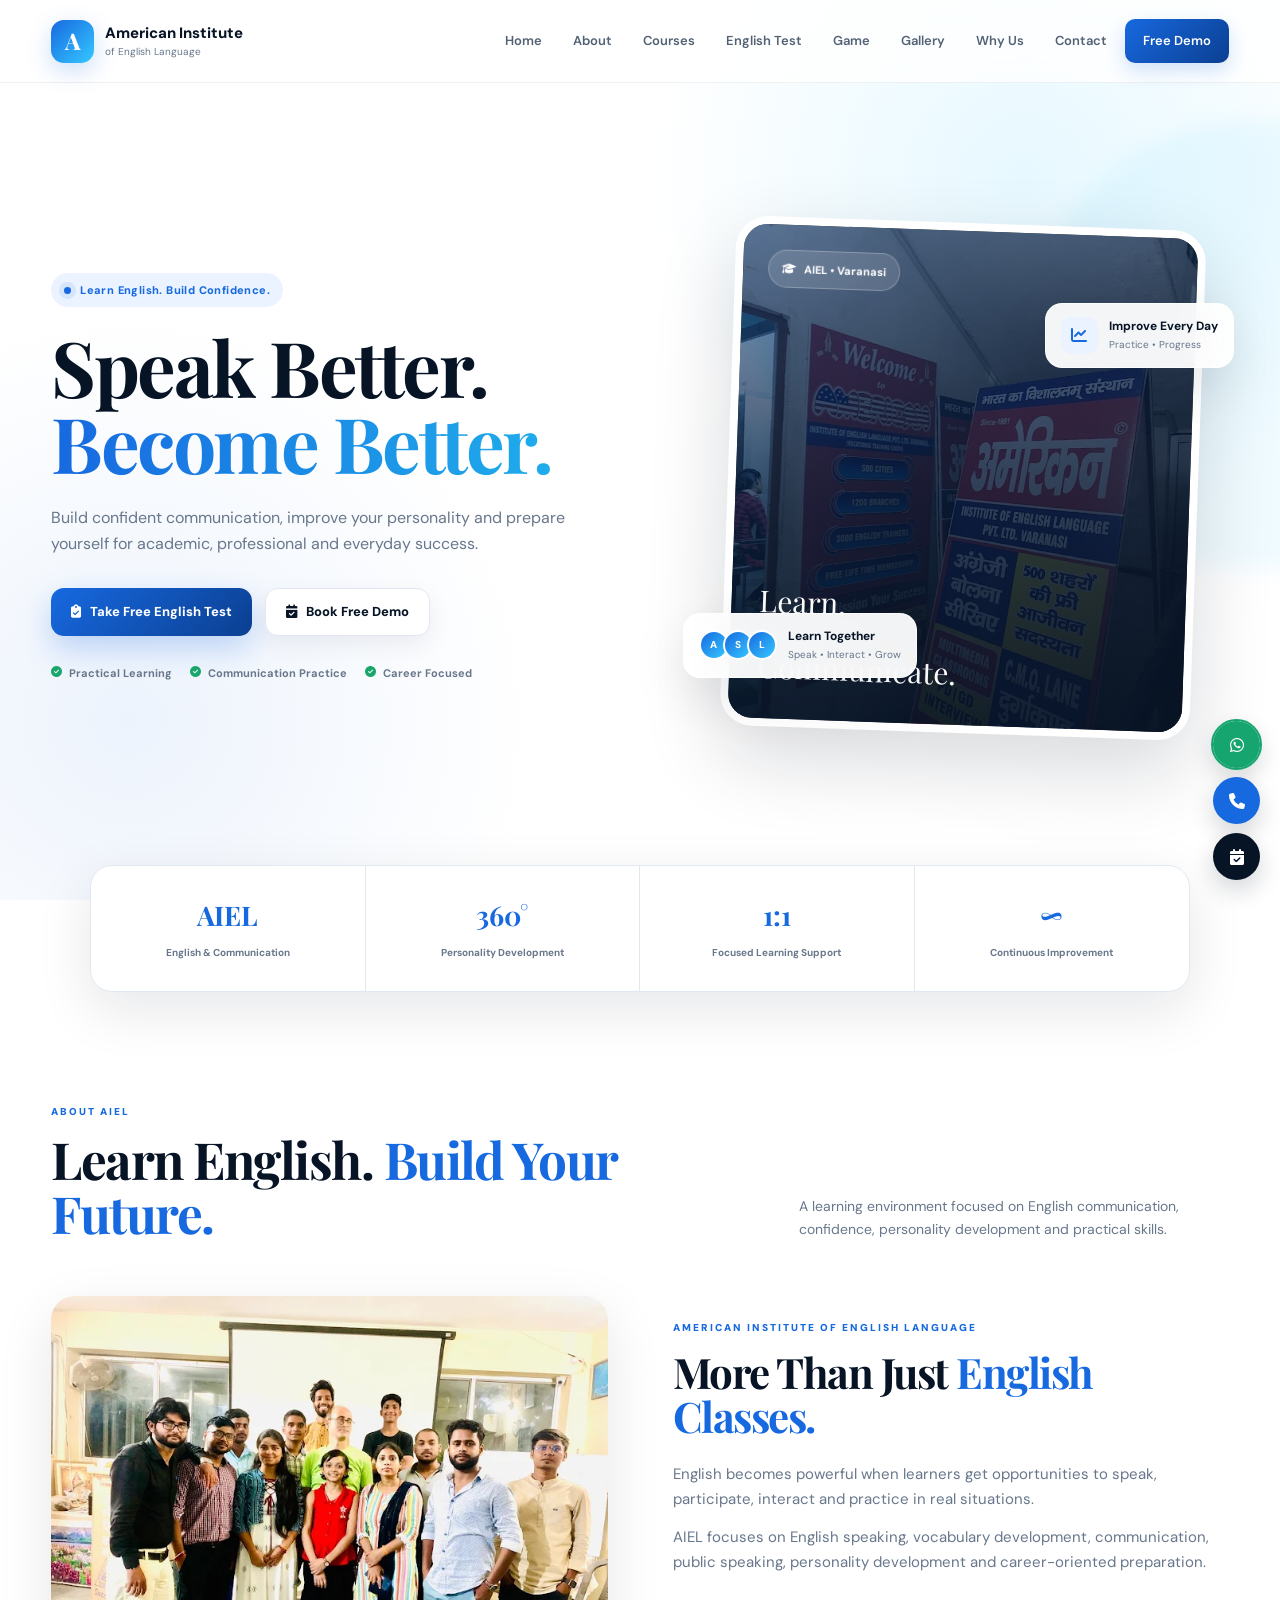
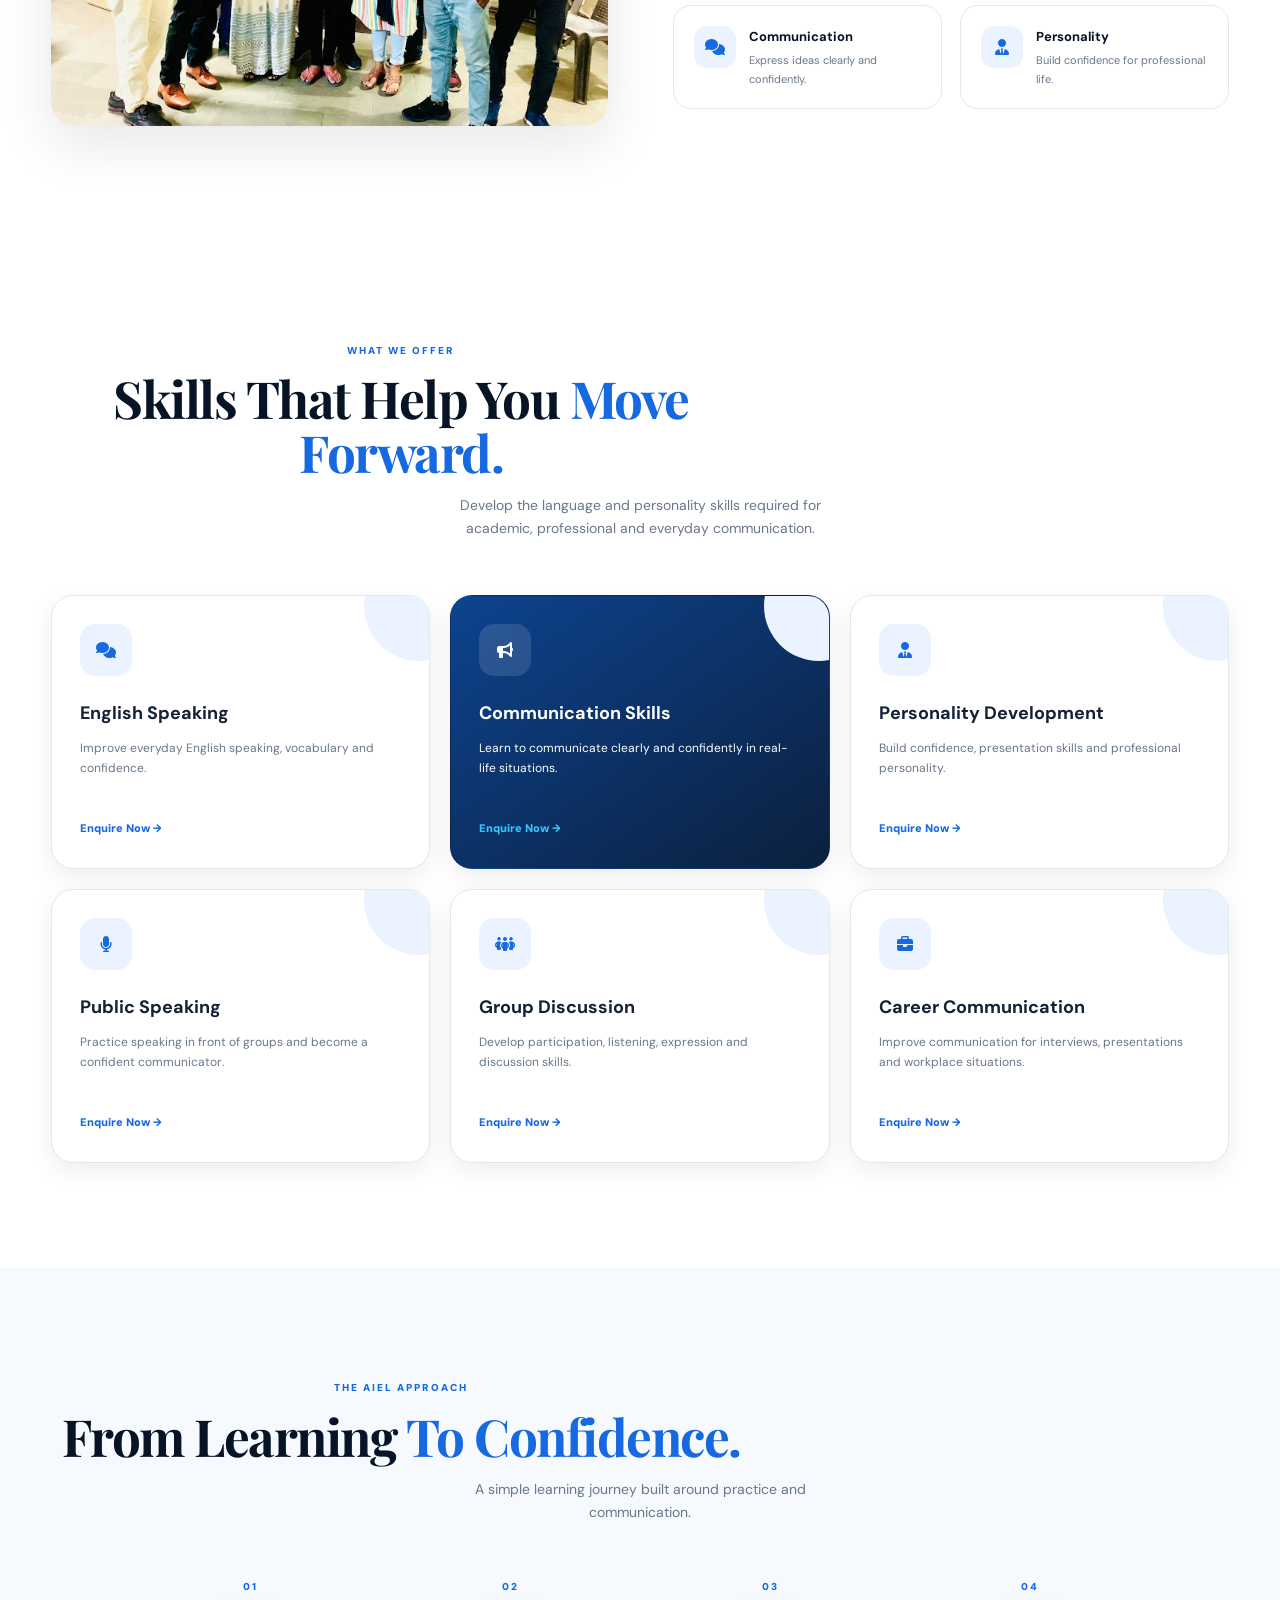
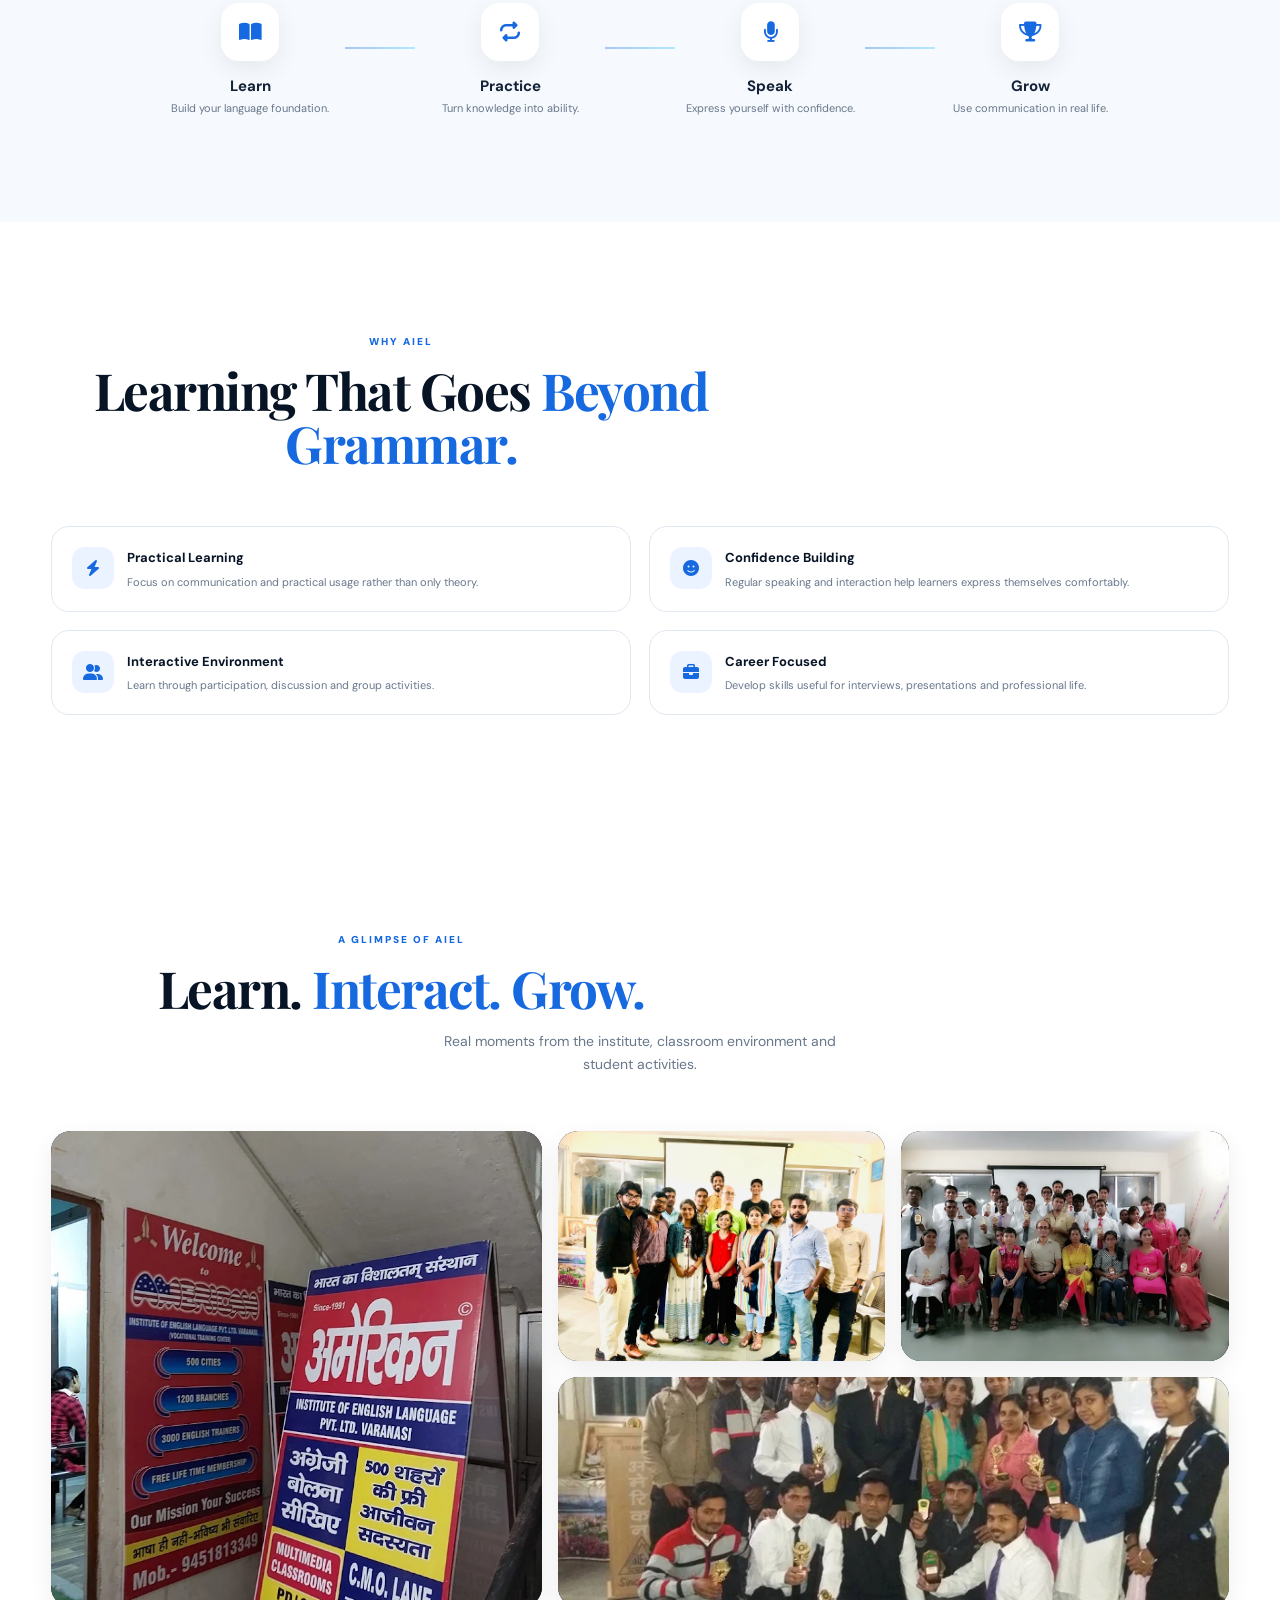
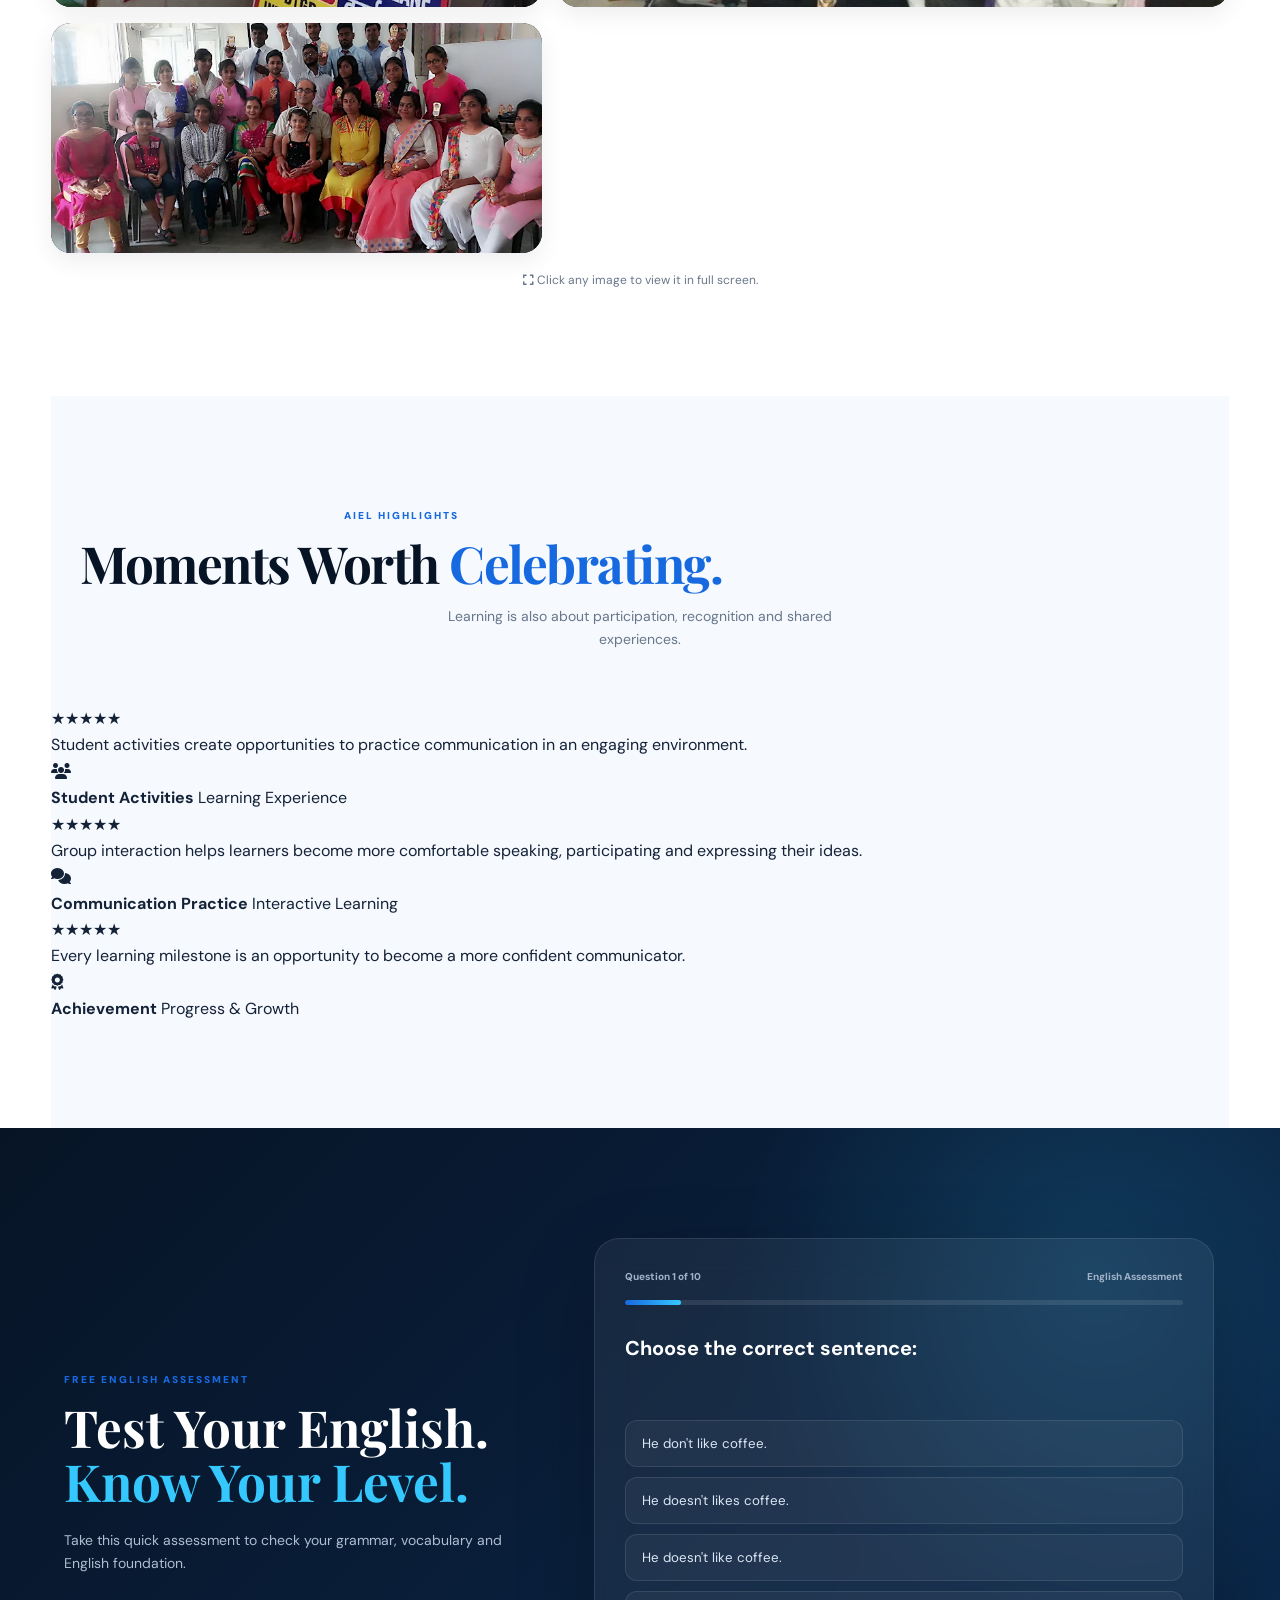
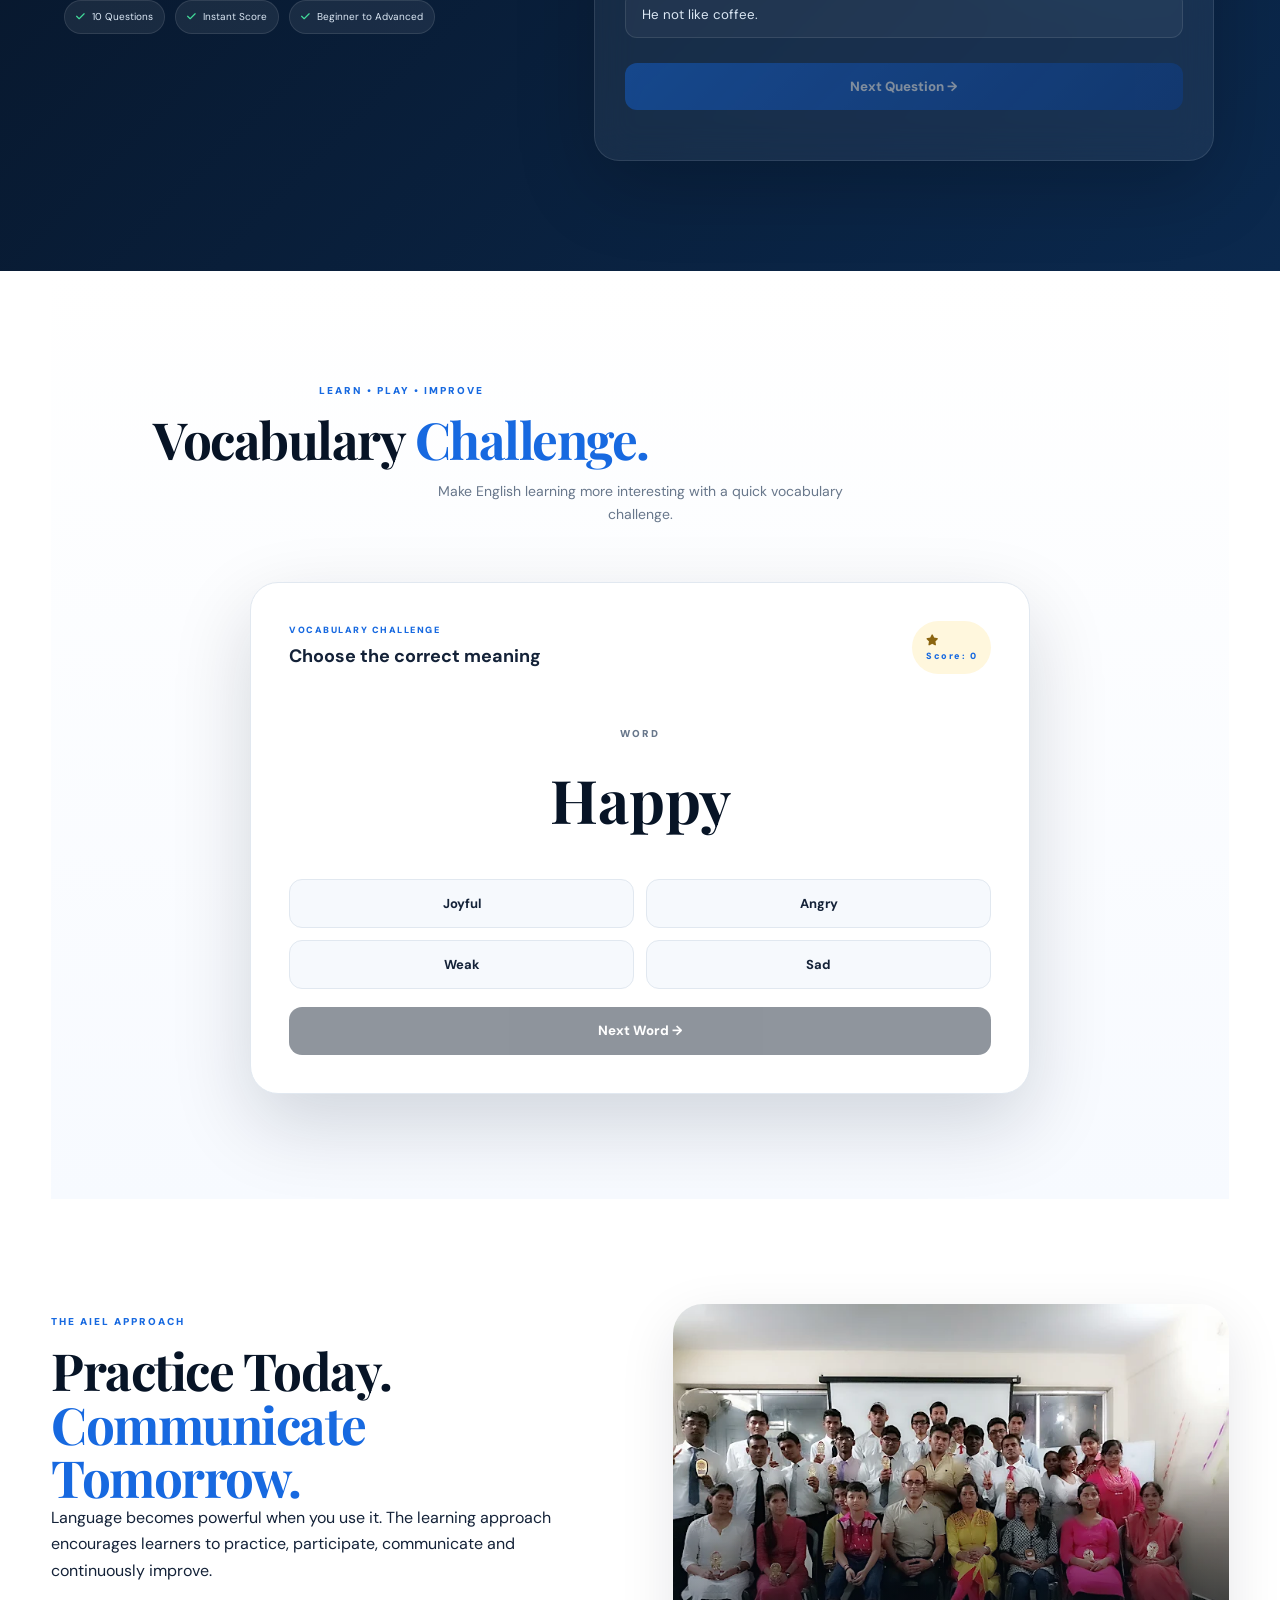
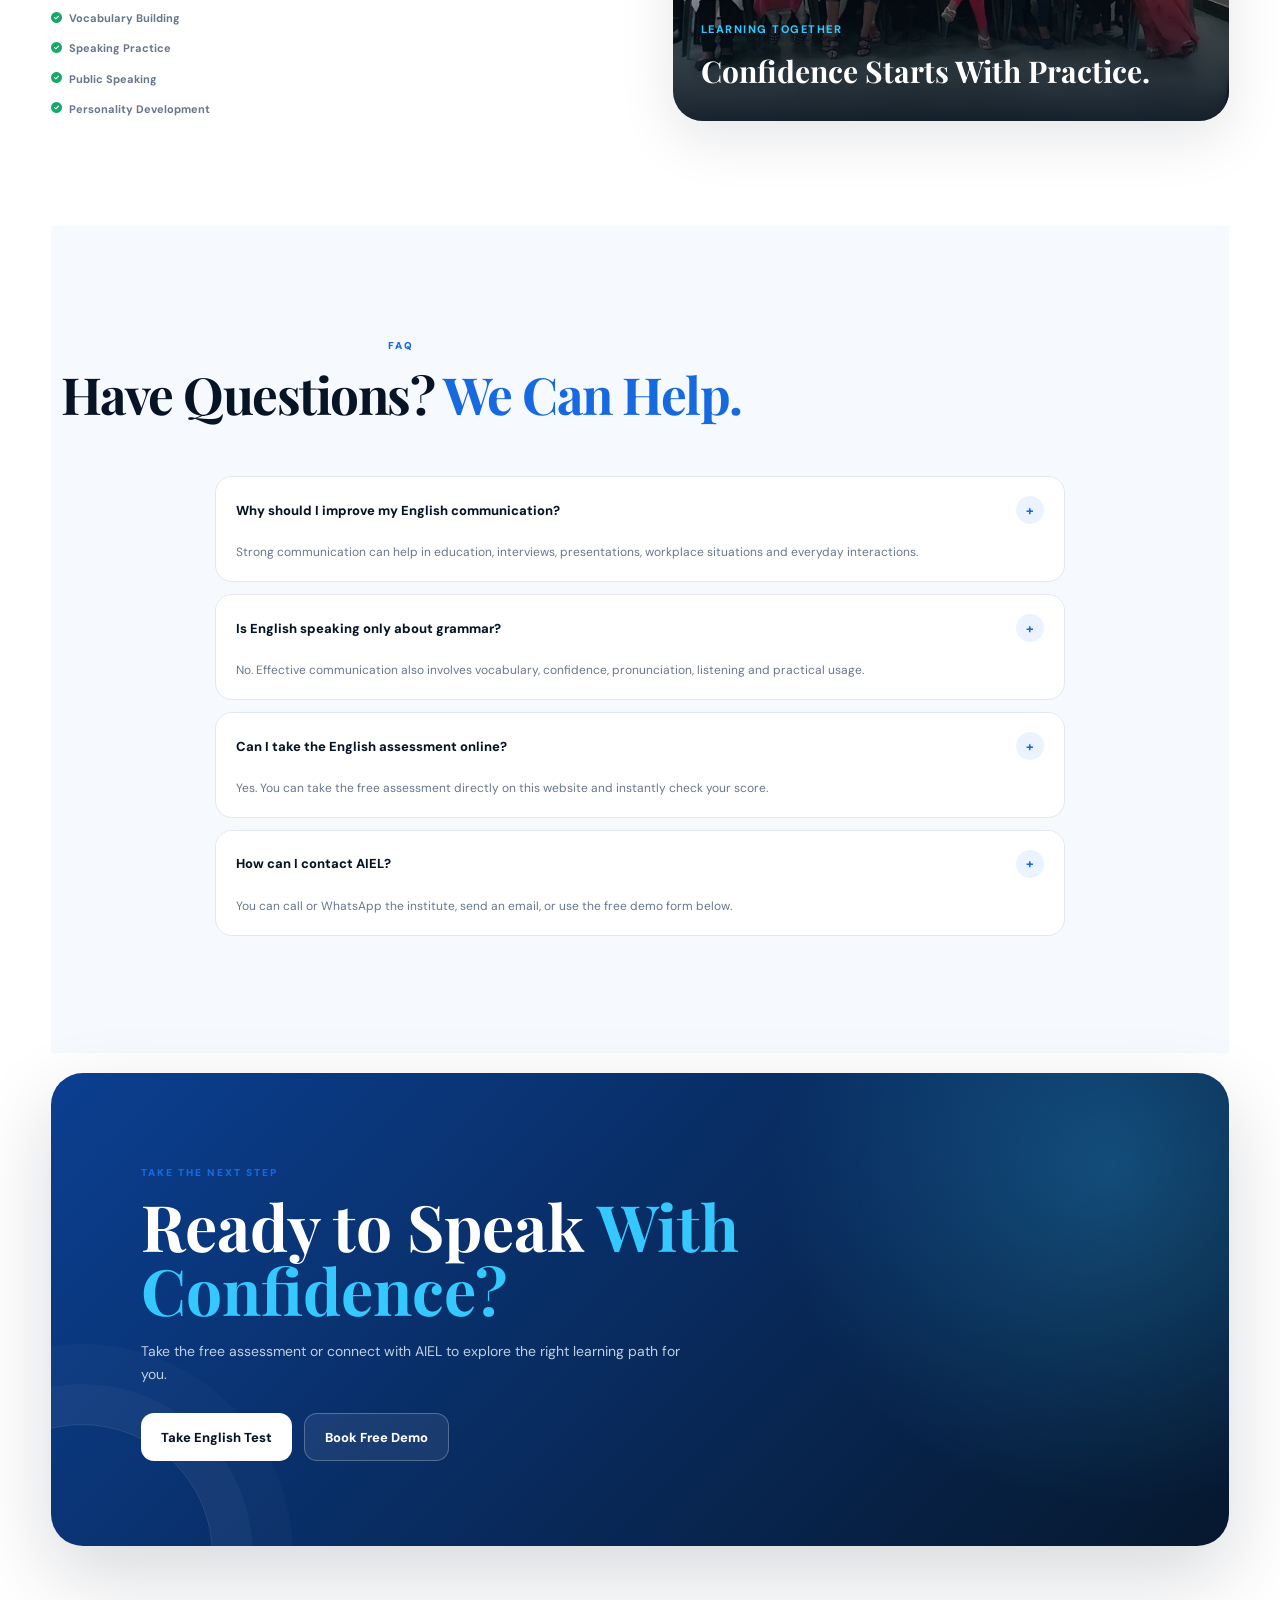
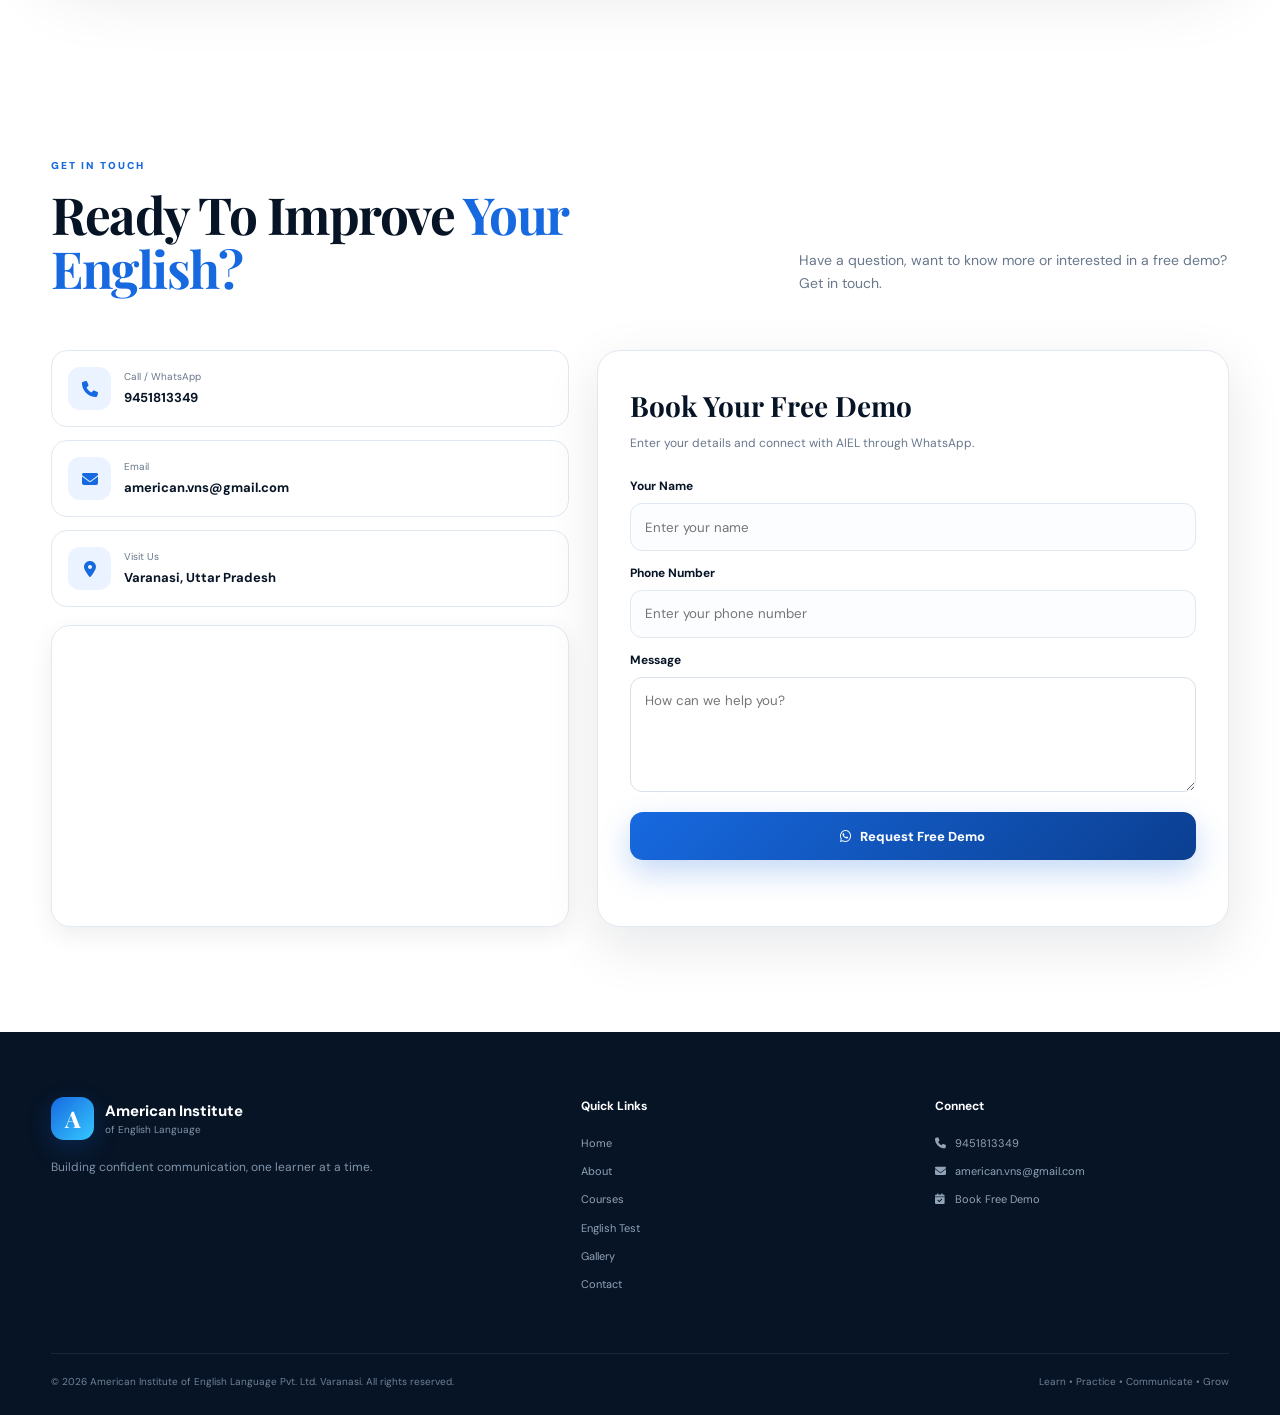
==== commit eff5e4a9: "Update institute website details" ====
--- a/index.html
+++ b/index.html
@@ -9,19 +9,18 @@
           content="width=device-width, initial-scale=1.0">
 
     <title>
-        American Institute of English Language | Varanasi
+        American Institute of English Language Pvt. Ltd. Varanasi | Varanasi
     </title>
 
     <meta name="description"
-          content="American Institute of English Language in Varanasi - English Speaking, Communication Skills, Personality Development and Career-focused learning.">
+          content="American Institute of English Language Pvt. Ltd. Varanasi in Varanasi - English Speaking, Communication Skills, Personality Development and Career-focused learning.">
 
     <meta name="keywords"
           content="English Speaking Classes Varanasi, English Institute Varanasi, Personality Development, Communication Skills">
 
     <meta name="author"
-          content="American Institute of English Language">
-
-    <!-- Google Fonts -->
+          content="American Institute of English Language Pvt. Ltd. Varanasi">
+
     <link rel="preconnect"
           href="https://fonts.googleapis.com">
 
@@ -32,23 +31,15 @@
     <link href="https://fonts.googleapis.com/css2?family=DM+Sans:wght@400;500;600;700;800&family=Playfair+Display:wght@600;700;800&display=swap"
           rel="stylesheet">
 
-    <!-- Font Awesome -->
     <link rel="stylesheet"
           href="https://cdnjs.cloudflare.com/ajax/libs/font-awesome/6.5.2/css/all.min.css">
 
-    <!-- Main CSS -->
     <link rel="stylesheet"
           href="style.css">
 
 </head>
 
-
 <body>
-
-
-<!-- =====================================================
-     PRELOADER
-===================================================== -->
 
 <div id="preloader">
 
@@ -78,12 +69,6 @@
 
 </div>
 
-
-
-<!-- =====================================================
-     NAVBAR
-===================================================== -->
-
 <header class="navbar">
 
     <div class="nav-container">
@@ -107,7 +92,6 @@
 
         </a>
 
-
         <button id="menuBtn"
                 class="menu-btn"
                 aria-label="Open Menu">
@@ -116,7 +100,6 @@
 
         </button>
 
-
         <nav id="navLinks"
              class="nav-links">
 
@@ -165,14 +148,7 @@
 
 </header>
 
-
-
 <main>
-
-
-<!-- =====================================================
-     HERO
-===================================================== -->
 
 <section id="home"
          class="hero">
@@ -187,7 +163,6 @@
 
         </div>
 
-
         <h1>
 
             Speak Better.
@@ -197,7 +172,6 @@
             </span>
 
         </h1>
-
 
         <p>
 
@@ -207,7 +181,6 @@
 
         </p>
 
-
         <div class="hero-buttons">
 
             <a href="#assessment"
@@ -219,7 +192,6 @@
 
             </a>
 
-
             <a href="#contact"
                class="btn btn-outline">
 
@@ -231,7 +203,6 @@
 
         </div>
 
-
         <div class="hero-trust">
 
             <div class="trust-item">
@@ -242,7 +213,6 @@
 
             </div>
 
-
             <div class="trust-item">
 
                 <i class="fa-solid fa-circle-check"></i>
@@ -251,7 +221,6 @@
 
             </div>
 
-
             <div class="trust-item">
 
                 <i class="fa-solid fa-circle-check"></i>
@@ -263,10 +232,6 @@
         </div>
 
     </div>
-
-
-
-    <!-- HERO IMAGE -->
 
     <div class="hero-visual">
 
@@ -292,7 +257,6 @@
                 );
             "></div>
 
-
             <div class="floating-label">
 
                 <i class="fa-solid fa-graduation-cap"></i>
@@ -300,7 +264,6 @@
                 AIEL • Varanasi
 
             </div>
-
 
             <div style="
                 position:absolute;
@@ -334,7 +297,6 @@
 
         </div>
 
-
         <div class="floating-card score-card">
 
             <div class="mini-icon">
@@ -357,7 +319,6 @@
 
         </div>
 
-
         <div class="floating-card student-card">
 
             <div class="student-avatars">
@@ -394,12 +355,6 @@
 
 </section>
 
-
-
-<!-- =====================================================
-     QUICK STATS
-===================================================== -->
-
 <section class="stats-section">
 
     <div class="stats-container">
@@ -416,7 +371,6 @@
 
         </div>
 
-
         <div class="stat">
 
             <strong>
@@ -429,7 +383,6 @@
 
         </div>
 
-
         <div class="stat">
 
             <strong>
@@ -442,7 +395,6 @@
 
         </div>
 
-
         <div class="stat">
 
             <strong>
@@ -459,12 +411,6 @@
 
 </section>
 
-
-
-<!-- =====================================================
-     ABOUT
-===================================================== -->
-
 <section id="about"
          class="section">
 
@@ -486,7 +432,6 @@
             </h2>
 
         </div>
-
 
         <p>
 
@@ -497,7 +442,6 @@
         </p>
 
     </div>
-
 
     <div class="why-content">
 
@@ -515,7 +459,6 @@
 
         </div>
 
-
         <div>
 
             <span class="eyebrow">
@@ -530,7 +473,6 @@
                 </span>
 
             </h2>
-
 
             <p style="
                 color:var(--muted);
@@ -544,7 +486,6 @@
 
             </p>
 
-
             <p style="
                 color:var(--muted);
                 font-size:15px;
@@ -557,7 +498,6 @@
 
             </p>
 
-
             <div class="benefits"
                  style="margin-top:30px;">
 
@@ -583,7 +523,6 @@
 
                 </div>
 
-
                 <div class="benefit">
 
                     <div class="benefit-icon">
@@ -614,12 +553,6 @@
 
 </section>
 
-
-
-<!-- =====================================================
-     COURSES
-===================================================== -->
-
 <section id="courses"
          class="section">
 
@@ -652,9 +585,7 @@
 
     </div>
 
-
     <div class="course-grid">
-
 
         <article class="course-card">
 
@@ -677,8 +608,6 @@
 
         </article>
 
-
-
         <article class="course-card featured">
 
             <div class="course-icon">
@@ -700,8 +629,6 @@
 
         </article>
 
-
-
         <article class="course-card">
 
             <div class="course-icon">
@@ -723,8 +650,6 @@
 
         </article>
 
-
-
         <article class="course-card">
 
             <div class="course-icon">
@@ -746,8 +671,6 @@
 
         </article>
 
-
-
         <article class="course-card">
 
             <div class="course-icon">
@@ -769,8 +692,6 @@
 
         </article>
 
-
-
         <article class="course-card">
 
             <div class="course-icon">
@@ -796,12 +717,6 @@
 
 </section>
 
-
-
-<!-- =====================================================
-     LEARNING JOURNEY
-===================================================== -->
-
 <section class="journey-section">
 
     <div class="section-heading centered">
@@ -830,9 +745,7 @@
 
     </div>
 
-
     <div class="journey">
-
 
         <div class="journey-step">
 
@@ -852,9 +765,7 @@
 
         </div>
 
-
         <div class="journey-line"></div>
-
 
         <div class="journey-step">
 
@@ -874,9 +785,7 @@
 
         </div>
 
-
         <div class="journey-line"></div>
-
 
         <div class="journey-step">
 
@@ -896,9 +805,7 @@
 
         </div>
 
-
         <div class="journey-line"></div>
-
 
         <div class="journey-step">
 
@@ -922,12 +829,6 @@
 
 </section>
 
-
-
-<!-- =====================================================
-     WHY AIEL
-===================================================== -->
-
 <section id="why-us"
          class="section">
 
@@ -952,9 +853,7 @@
 
     </div>
 
-
     <div class="benefits">
-
 
         <div class="benefit">
 
@@ -977,8 +876,6 @@
 
         </div>
 
-
-
         <div class="benefit">
 
             <div class="benefit-icon">
@@ -1000,8 +897,6 @@
 
         </div>
 
-
-
         <div class="benefit">
 
             <div class="benefit-icon">
@@ -1023,8 +918,6 @@
 
         </div>
 
-
-
         <div class="benefit">
 
             <div class="benefit-icon">
@@ -1050,12 +943,6 @@
 
 </section>
 
-
-
-<!-- =====================================================
-     GALLERY
-===================================================== -->
-
 <section id="gallery"
          class="section">
 
@@ -1087,9 +974,7 @@
 
     </div>
 
-
     <div class="gallery-grid">
-
 
         <div class="gallery-item">
 
@@ -1098,7 +983,6 @@
 
         </div>
 
-
         <div class="gallery-item">
 
             <img src="assets/group_photo_1.webp"
@@ -1106,7 +990,6 @@
 
         </div>
 
-
         <div class="gallery-item">
 
             <img src="assets/students_group.webp"
@@ -1114,7 +997,6 @@
 
         </div>
 
-
         <div class="gallery-item">
 
             <img src="assets/achievement_1.webp"
@@ -1122,7 +1004,6 @@
 
         </div>
 
-
         <div class="gallery-item">
 
             <img src="assets/achievement_2.webp"
@@ -1131,7 +1012,6 @@
         </div>
 
     </div>
-
 
     <p style="
         text-align:center;
@@ -1147,12 +1027,6 @@
 
 </section>
 
-
-
-<!-- =====================================================
-     ACHIEVEMENTS
-===================================================== -->
-
 <section class="section"
          style="background:var(--light);">
 
@@ -1184,9 +1058,7 @@
 
     </div>
 
-
     <div class="testimonial-grid">
-
 
         <article class="testimonial">
 
@@ -1224,8 +1096,6 @@
 
         </article>
 
-
-
         <article class="testimonial">
 
             <div class="stars">
@@ -1262,8 +1132,6 @@
 
         </article>
 
-
-
         <article class="testimonial">
 
             <div class="stars">
@@ -1303,12 +1171,6 @@
 
 </section>
 
-
-
-<!-- =====================================================
-     ENGLISH TEST
-===================================================== -->
-
 <section id="assessment"
          class="test-section">
 
@@ -1334,7 +1196,6 @@
 
         </p>
 
-
         <div class="test-features">
 
             <span>
@@ -1356,7 +1217,6 @@
 
     </div>
 
-
     <div class="quiz-box">
 
         <div class="quiz-top">
@@ -1371,13 +1231,11 @@
 
         </div>
 
-
         <div class="progress-bar">
 
             <div id="progress"></div>
 
         </div>
-
 
         <div class="question-area">
 
@@ -1387,12 +1245,10 @@
 
         </div>
 
-
         <div id="quizOptions"
              class="answers">
         </div>
 
-
         <button id="quizNext"
                 class="quiz-next">
 
@@ -1400,18 +1256,11 @@
 
         </button>
 
-
         <div id="quizScore"></div>
 
     </div>
 
 </section>
-
-
-
-<!-- =====================================================
-     VOCABULARY GAME
-===================================================== -->
 
 <section id="game"
          class="section game-section">
@@ -1443,7 +1292,6 @@
         </p>
 
     </div>
-
 
     <div class="game-box">
 
@@ -1461,7 +1309,6 @@
 
             </div>
 
-
             <div class="game-points">
 
                 <i class="fa-solid fa-star"></i>
@@ -1473,7 +1320,6 @@
             </div>
 
         </div>
-
 
         <div class="game-question">
 
@@ -1487,12 +1333,10 @@
 
         </div>
 
-
         <div id="gameOptions"
              class="game-options">
         </div>
 
-
         <button id="gameNext"
                 class="game-next">
 
@@ -1503,12 +1347,11 @@
     </div>
 
 </section>
-
-
-
-<!-- =====================================================
-     LEARNING APPROACH
-===================================================== -->
+        </div>
+
+    </div>
+
+</section>
 
 <section class="section">
 
@@ -1528,7 +1371,6 @@
                 </span>
 
             </h2>
-
 
             <p>
 
@@ -1538,7 +1380,6 @@
                 continuously improve.
 
             </p>
-
 
             <div style="
                 display:grid;
@@ -1554,7 +1395,6 @@
 
                 </div>
 
-
                 <div class="trust-item">
 
                     <i class="fa-solid fa-circle-check"></i>
@@ -1563,7 +1403,6 @@
 
                 </div>
 
-
                 <div class="trust-item">
 
                     <i class="fa-solid fa-circle-check"></i>
@@ -1572,7 +1411,6 @@
 
                 </div>
 
-
                 <div class="trust-item">
 
                     <i class="fa-solid fa-circle-check"></i>
@@ -1584,7 +1422,6 @@
             </div>
 
         </div>
-
 
         <div>
 
@@ -1604,7 +1441,6 @@
                         min-height:390px;
                         object-fit:cover;
                      ">
-
 
                 <div style="
                     position:absolute;
@@ -1617,7 +1453,6 @@
                     );
                 "></div>
 
-
                 <div style="
                     position:absolute;
                     left:28px;
@@ -1632,7 +1467,9 @@
                         font-weight:800;
                         letter-spacing:1.5px;
                     ">
+
                         LEARNING TOGETHER
+
                     </span>
 
                     <h3 style="
@@ -1656,12 +1493,6 @@
 
 </section>
 
-
-
-<!-- =====================================================
-     FAQ
-===================================================== -->
-
 <section class="section"
          style="background:var(--light);">
 
@@ -1685,14 +1516,12 @@
         </div>
 
     </div>
-
 
     <div style="
         width:min(850px,100%);
         margin:auto;
     ">
 
-
         <div class="faq-item">
 
             <button class="faq-question">
@@ -1719,8 +1548,6 @@
 
         </div>
 
-
-
         <div class="faq-item">
 
             <button class="faq-question">
@@ -1747,8 +1574,6 @@
 
         </div>
 
-
-
         <div class="faq-item">
 
             <button class="faq-question">
@@ -1775,8 +1600,6 @@
 
         </div>
 
-
-
         <div class="faq-item">
 
             <button class="faq-question">
@@ -1807,12 +1630,6 @@
 
 </section>
 
-
-
-<!-- =====================================================
-     CTA
-===================================================== -->
-
 <section class="demo-section">
 
     <div class="demo-content">
@@ -1837,7 +1654,6 @@
 
         </p>
 
-
         <div class="demo-buttons">
 
             <a href="#assessment"
@@ -1847,7 +1663,6 @@
 
             </a>
 
-
             <a href="#contact"
                class="btn btn-transparent">
 
@@ -1861,12 +1676,6 @@
 
 </section>
 
-
-
-<!-- =====================================================
-     CONTACT
-===================================================== -->
-
 <section id="contact"
          class="section">
 
@@ -1898,12 +1707,9 @@
 
     </div>
 
-
     <div class="contact-grid">
 
-
         <div class="contact-info">
-
 
             <a href="tel:+919451813349"
                class="contact-card">
@@ -1928,9 +1734,7 @@
 
             </a>
 
-
-
-            <a href="mailto:utkarshujjwal66@gmail.com"
+            <a href="mailto:american.vns@gmail.com"
                class="contact-card">
 
                 <div class="contact-icon">
@@ -1946,14 +1750,12 @@
                     </span>
 
                     <strong>
-                        Email Us
+                        american.vns@gmail.com
                     </strong>
 
                 </div>
 
             </a>
-
-
 
             <a href="https://www.google.com/maps/search/?api=1&query=B-36%2F21-1A%2C%20CMO%20Lane%2C%20Kabir%20Nagar%20Rd%2C%20near%20JRS%20Tutorials%2C%20Durgakund%2C%20Varanasi%2C%20Uttar%20Pradesh%20221005"
                target="_blank"
@@ -1979,8 +1781,6 @@
                 </div>
 
             </a>
-
-
 
             <div class="map-wrap">
 
@@ -1994,10 +1794,6 @@
 
         </div>
 
-
-
-        <!-- FORM -->
-
         <div class="demo-form">
 
             <h3>
@@ -2011,9 +1807,7 @@
 
             </p>
 
-
             <form id="contactForm">
-
 
                 <label style="
                     display:block;
@@ -2028,15 +1822,12 @@
 
                 </label>
 
-
                 <input
                     type="text"
                     id="name"
                     name="name"
                     placeholder="Enter your name"
                     required>
-
-
 
                 <label style="
                     display:block;
@@ -2051,15 +1842,12 @@
 
                 </label>
 
-
                 <input
                     type="tel"
                     id="phone"
                     name="phone"
                     placeholder="Enter your phone number"
                     required>
-
-
 
                 <label style="
                     display:block;
@@ -2073,7 +1861,6 @@
                     Message
 
                 </label>
-
 
                 <textarea
                     id="message"
@@ -2090,7 +1877,6 @@
                         margin-bottom:12px;
                     "></textarea>
 
-
                 <button type="submit"
                         class="btn btn-primary">
 
@@ -2100,7 +1886,6 @@
 
                 </button>
 
-
                 <div id="formMessage"></div>
 
             </form>
@@ -2111,20 +1896,11 @@
 
 </section>
 
-
-
 </main>
 
-
-
-<!-- =====================================================
-     FOOTER
-===================================================== -->
-
 <footer class="footer">
 
     <div class="footer-container">
-
 
         <div class="footer-brand">
 
@@ -2148,7 +1924,6 @@
 
             </div>
 
-
             <p>
 
                 Building confident communication,
@@ -2157,8 +1932,6 @@
             </p>
 
         </div>
-
-
 
         <div class="footer-links">
 
@@ -2192,8 +1965,6 @@
 
         </div>
 
-
-
         <div class="footer-links">
 
             <h4>
@@ -2201,24 +1972,32 @@
             </h4>
 
             <a href="tel:+919451813349">
+
                 <i class="fa-solid fa-phone"></i>
+
                 9451813349
-            </a>
-
-            <a href="mailto:utkarshujjwal66@gmail.com">
+
+            </a>
+
+            <a href="mailto:american.vns@gmail.com">
+
                 <i class="fa-solid fa-envelope"></i>
-                Email Us
+
+                american.vns@gmail.com
+
             </a>
 
             <a href="#contact">
+
                 <i class="fa-solid fa-calendar-check"></i>
+
                 Book Free Demo
-            </a>
-
-        </div>
-
-    </div>
-
+
+            </a>
+
+        </div>
+
+    </div>
 
     <div class="footer-bottom">
 
@@ -2227,12 +2006,11 @@
             ©
             <span id="currentYear"></span>
 
-            American Institute of English Language.
+            American Institute of English Language Pvt. Ltd. Varanasi.
             All rights reserved.
 
         </p>
 
-
         <p>
 
             Learn • Practice • Communicate • Grow
@@ -2243,14 +2021,7 @@
 
 </footer>
 
-
-
-<!-- =====================================================
-     FLOATING ACTIONS
-===================================================== -->
-
 <div class="floating-actions">
-
 
     <a href="https://wa.me/919451813349"
        target="_blank"
@@ -2261,7 +2032,6 @@
 
     </a>
 
-
     <a href="tel:+919451813349"
        aria-label="Call">
 
@@ -2269,7 +2039,6 @@
 
     </a>
 
-
     <a href="#contact"
        aria-label="Book Demo">
 
@@ -2279,10 +2048,6 @@
 
 </div>
 
-
-
-<!-- BACK TO TOP -->
-
 <button id="backTop"
         aria-label="Back to top">
 
@@ -2290,12 +2055,9 @@
 
 </button>
 
-
-
-<!-- JAVASCRIPT -->
-
 <script src="script.js"></script>
 
 </body>
 
-</html>+</html>
+
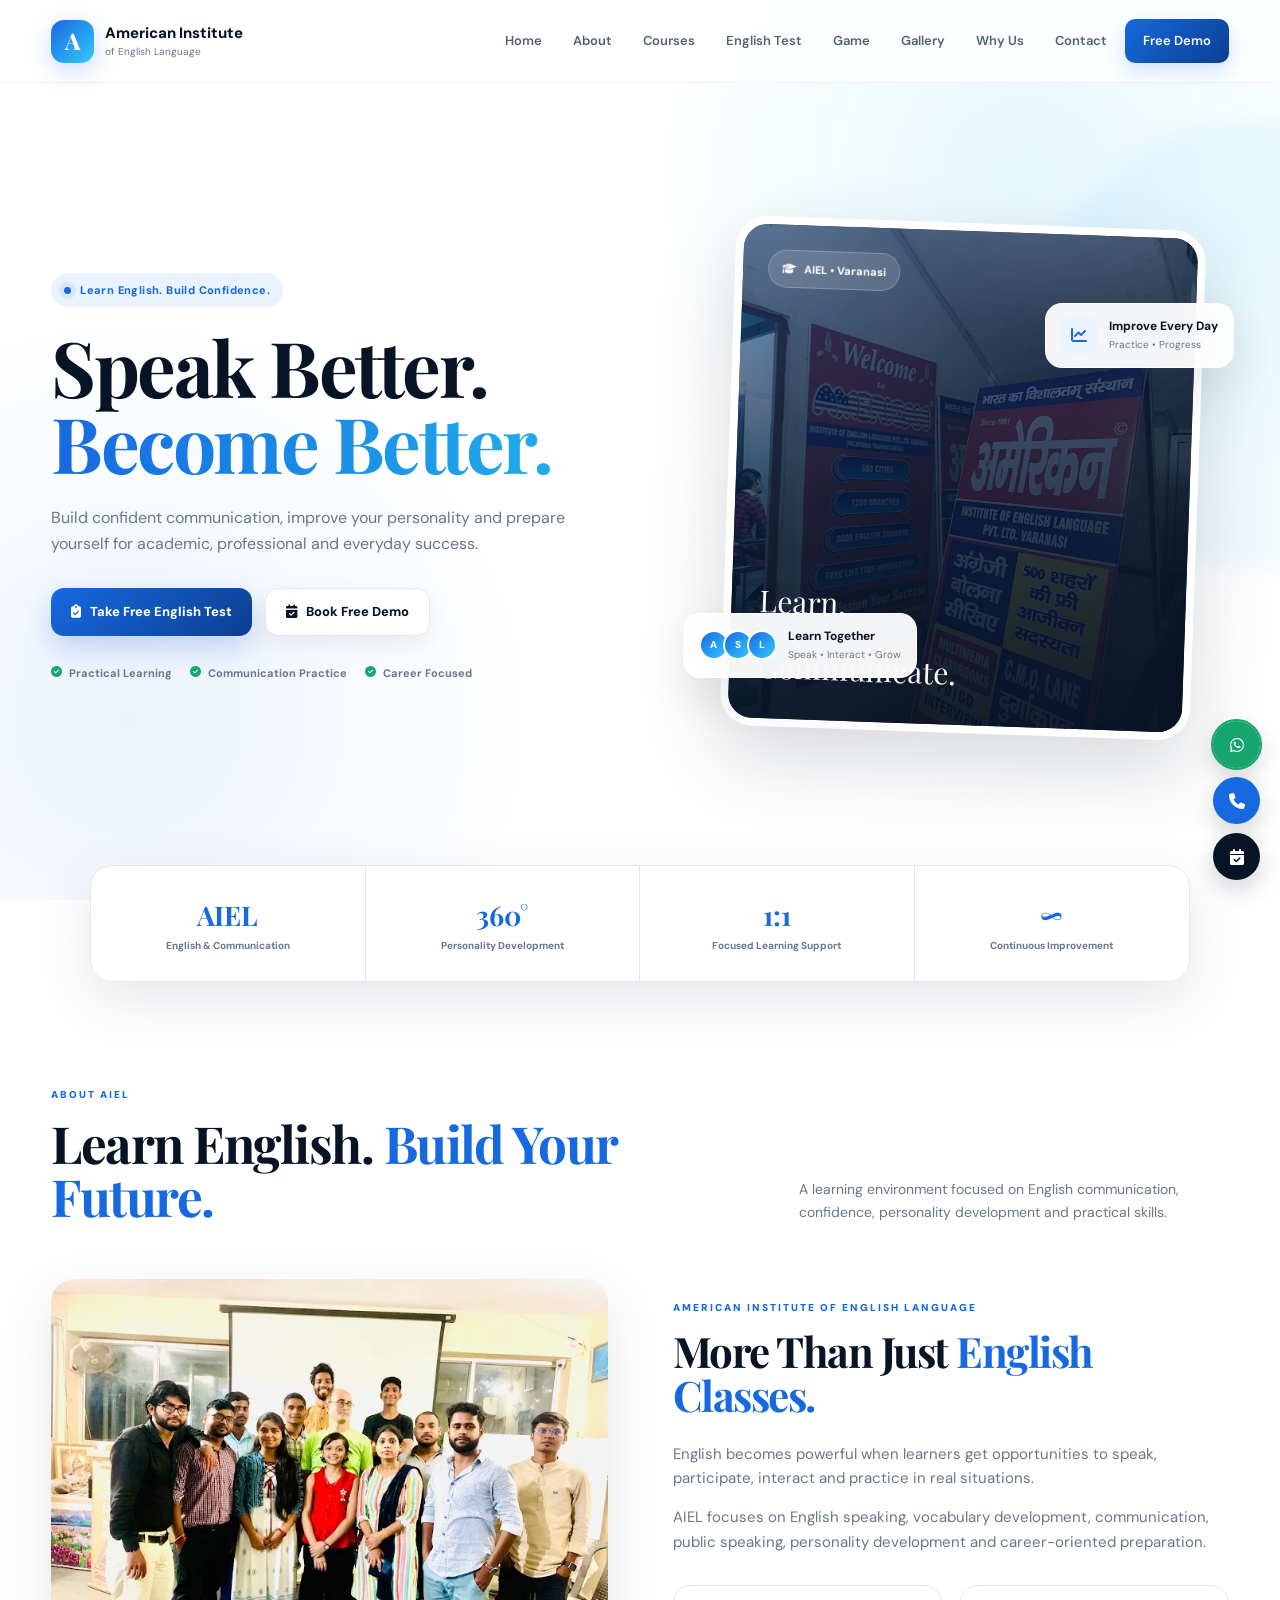
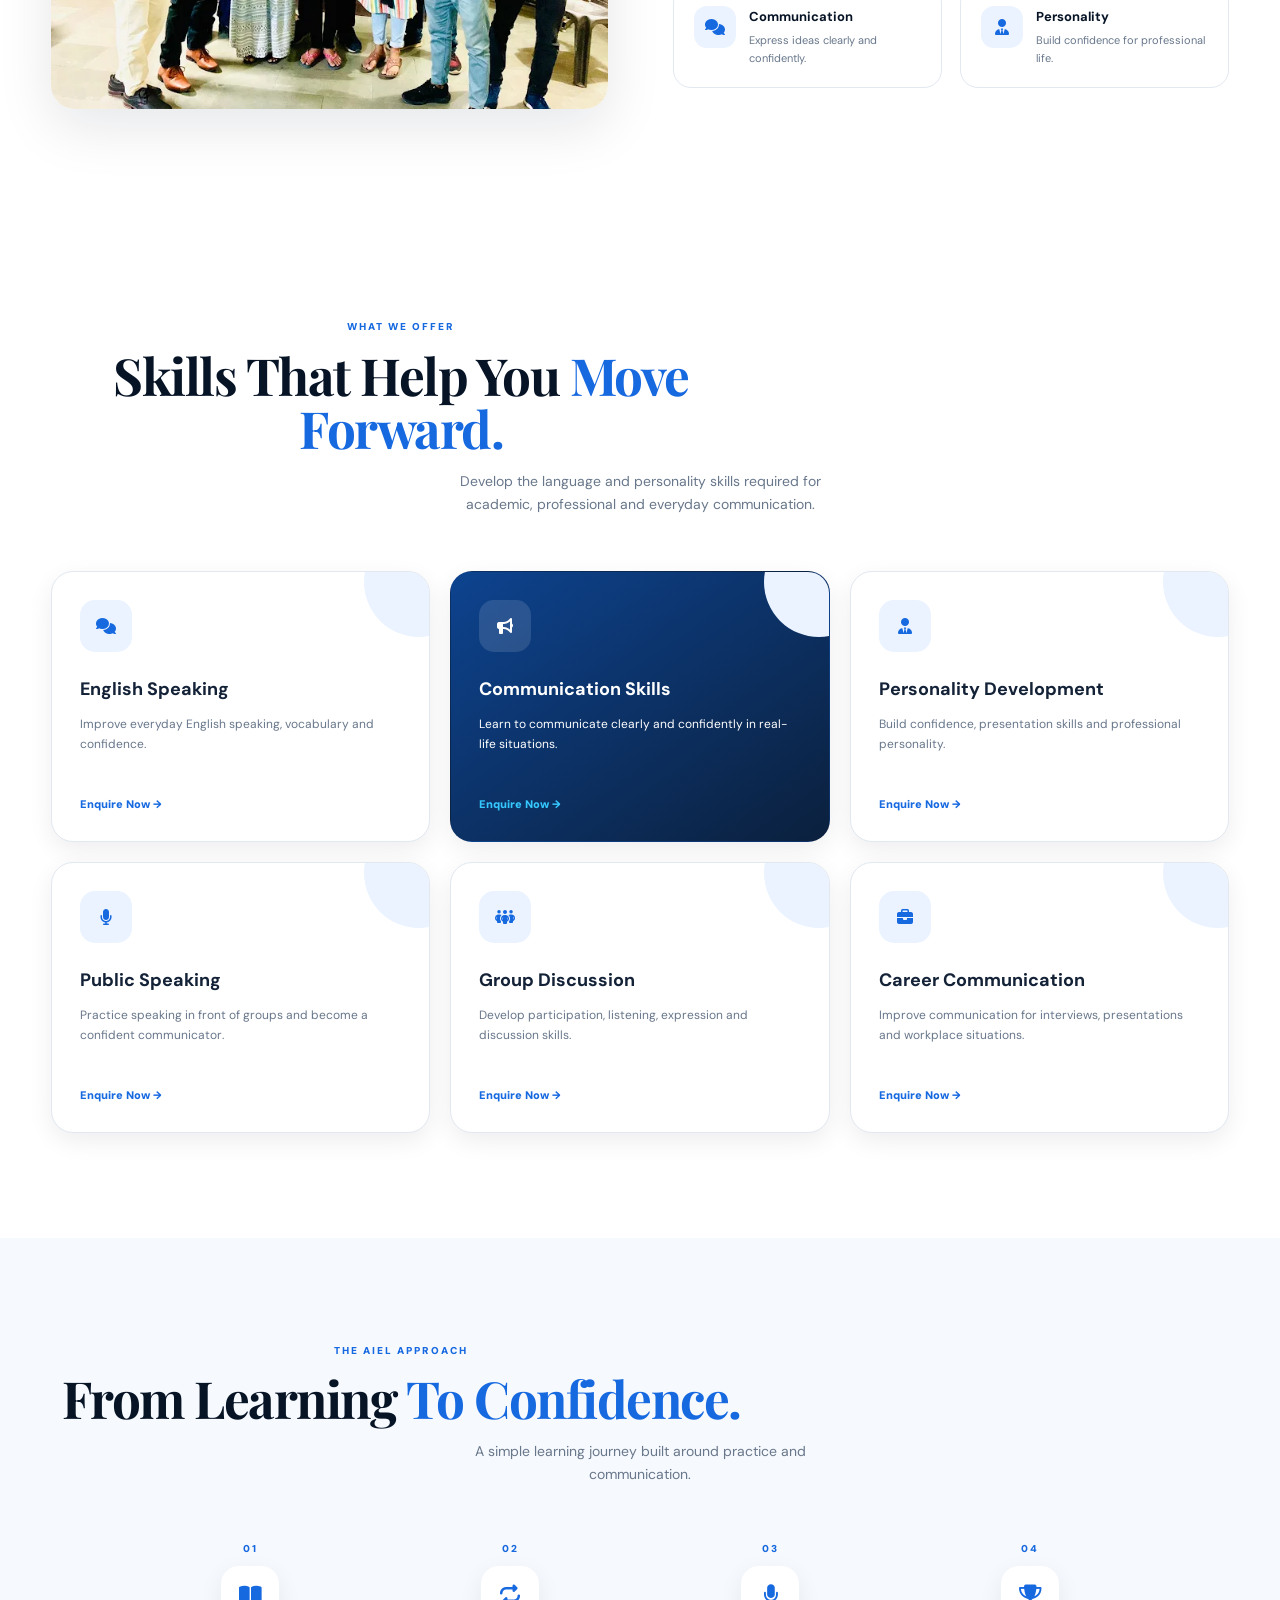
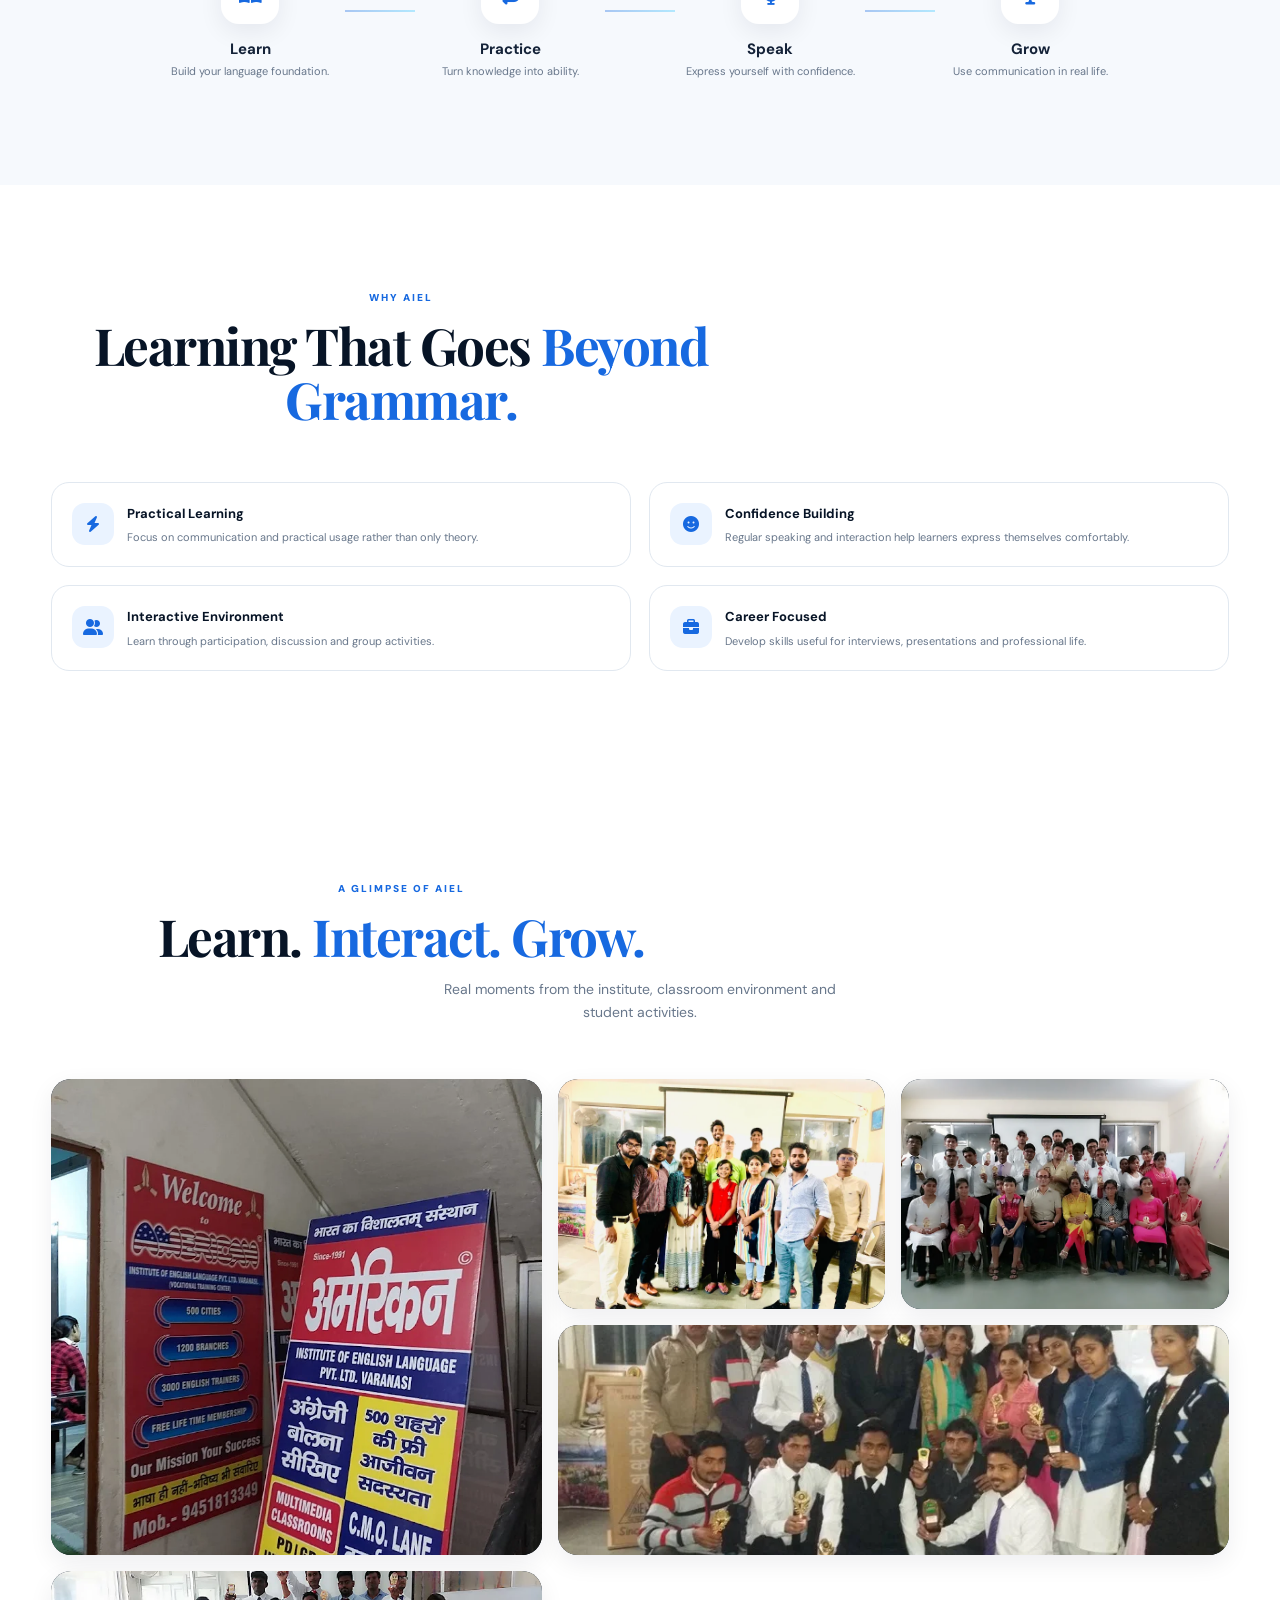
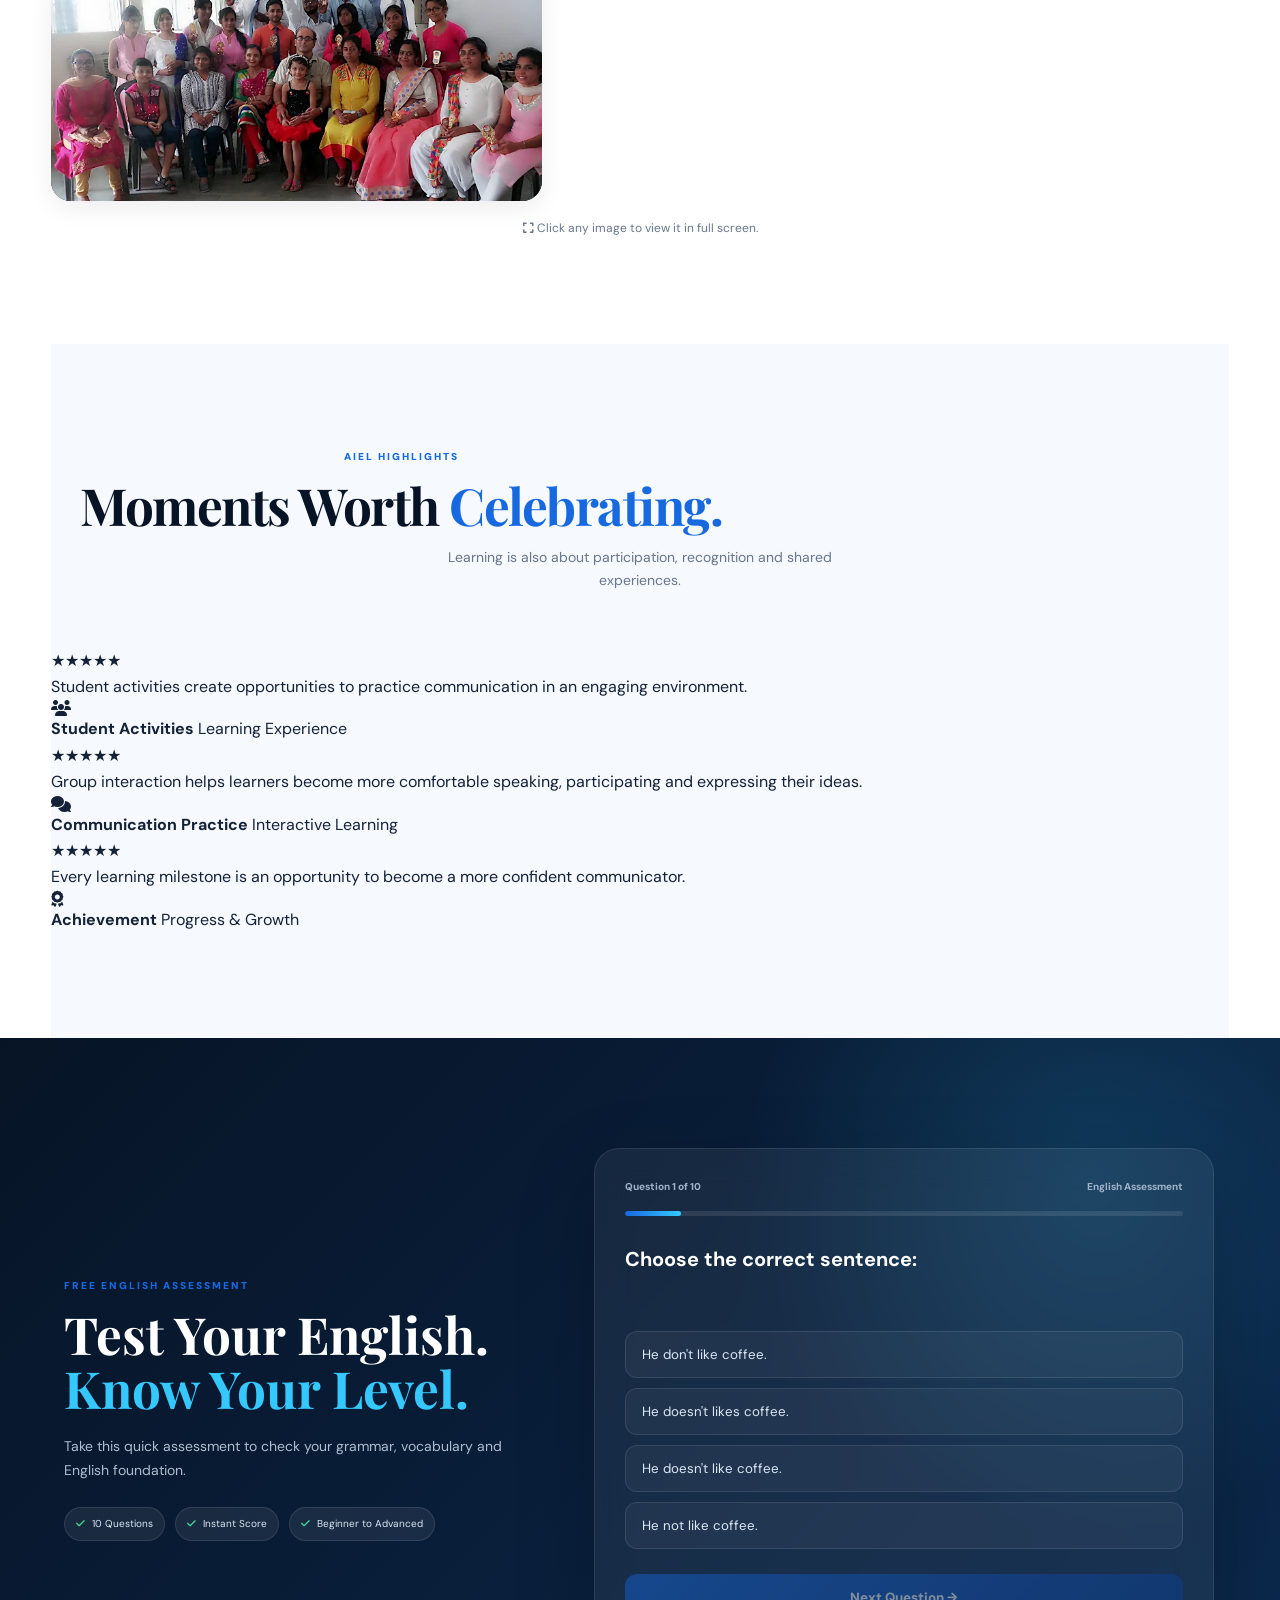
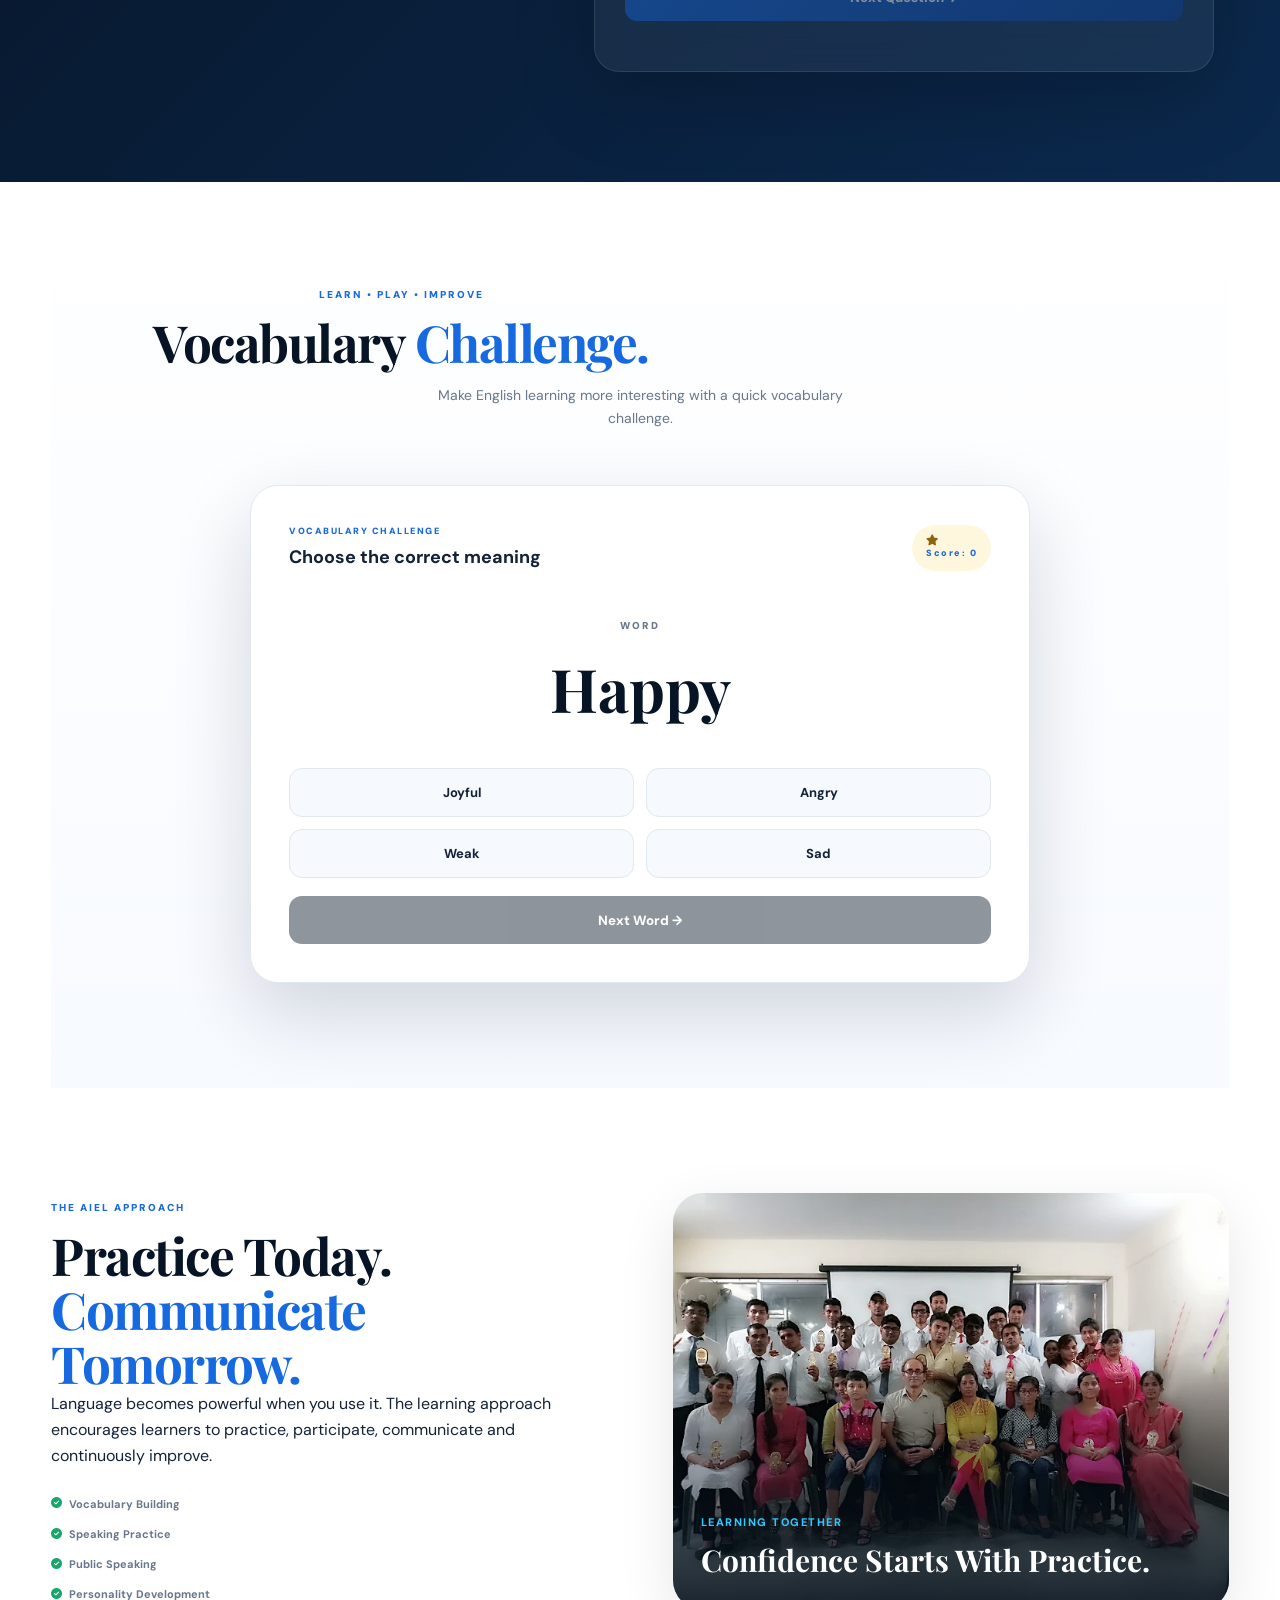
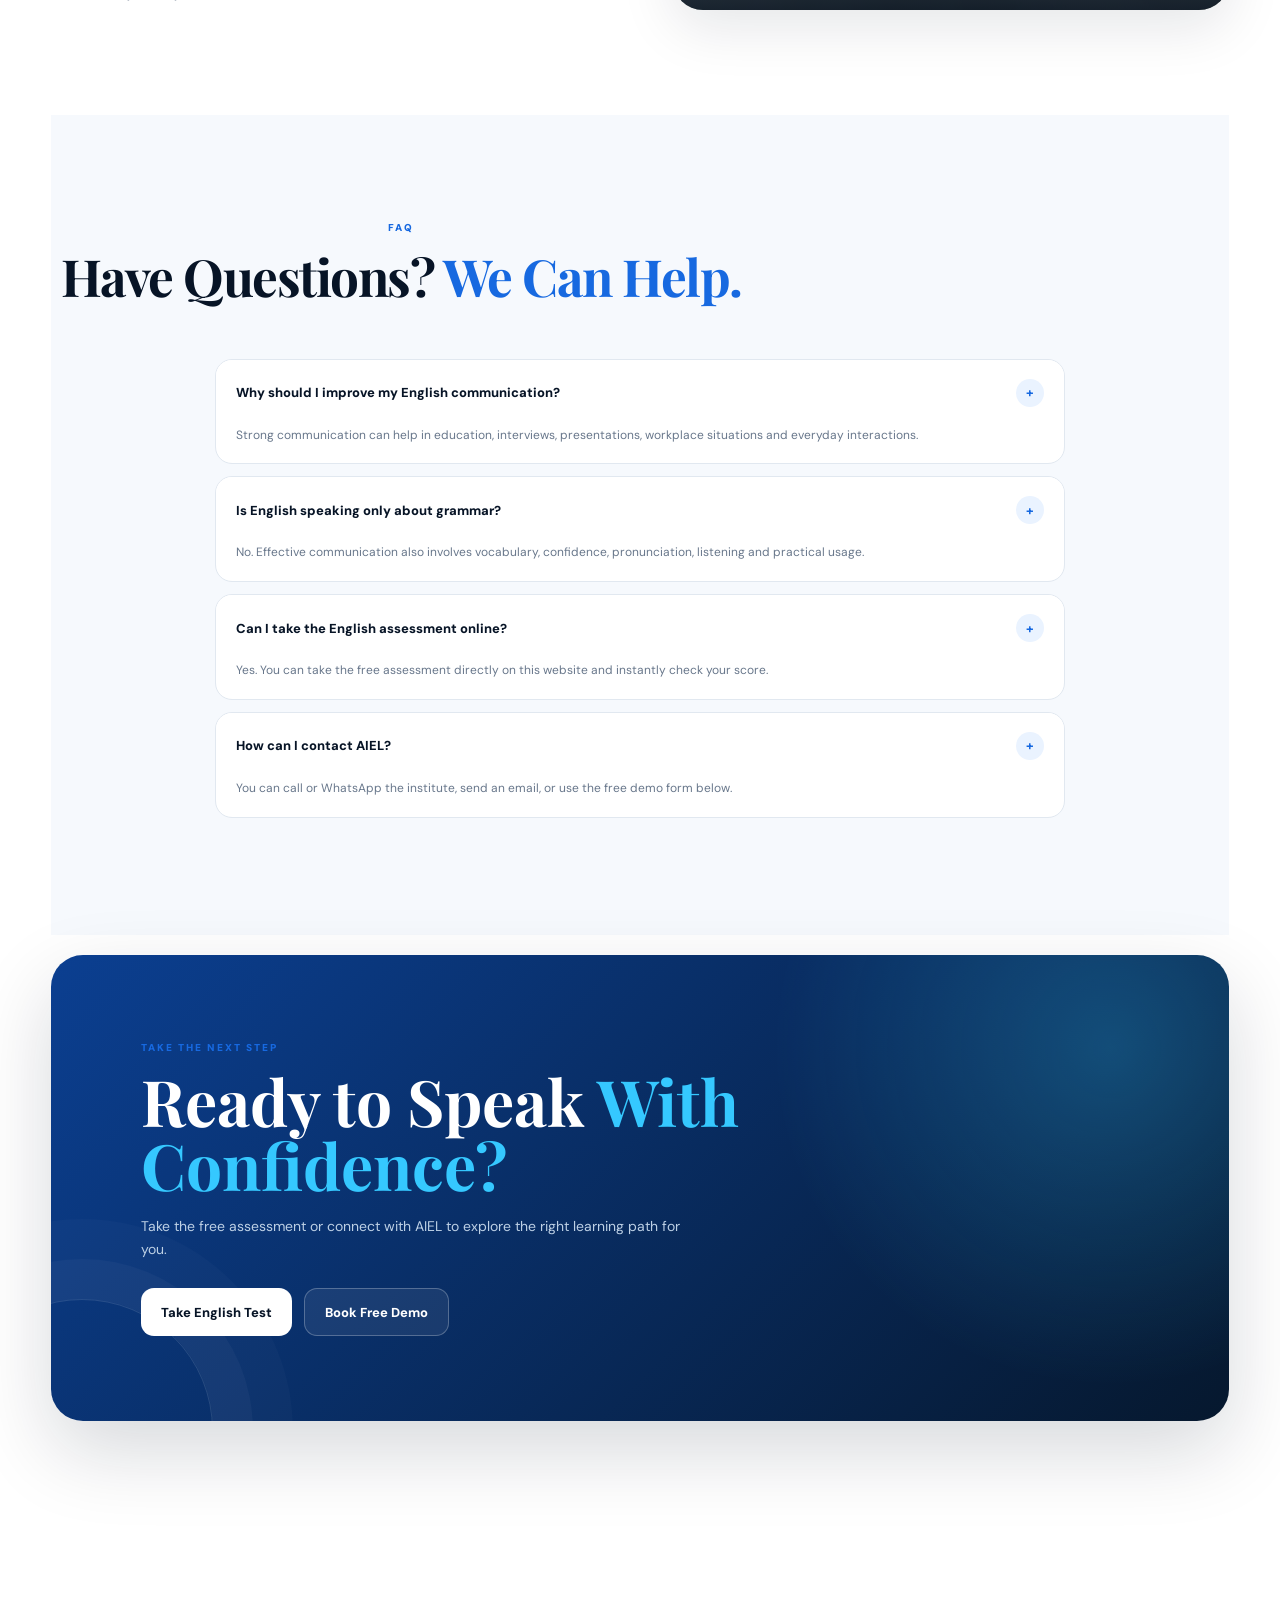
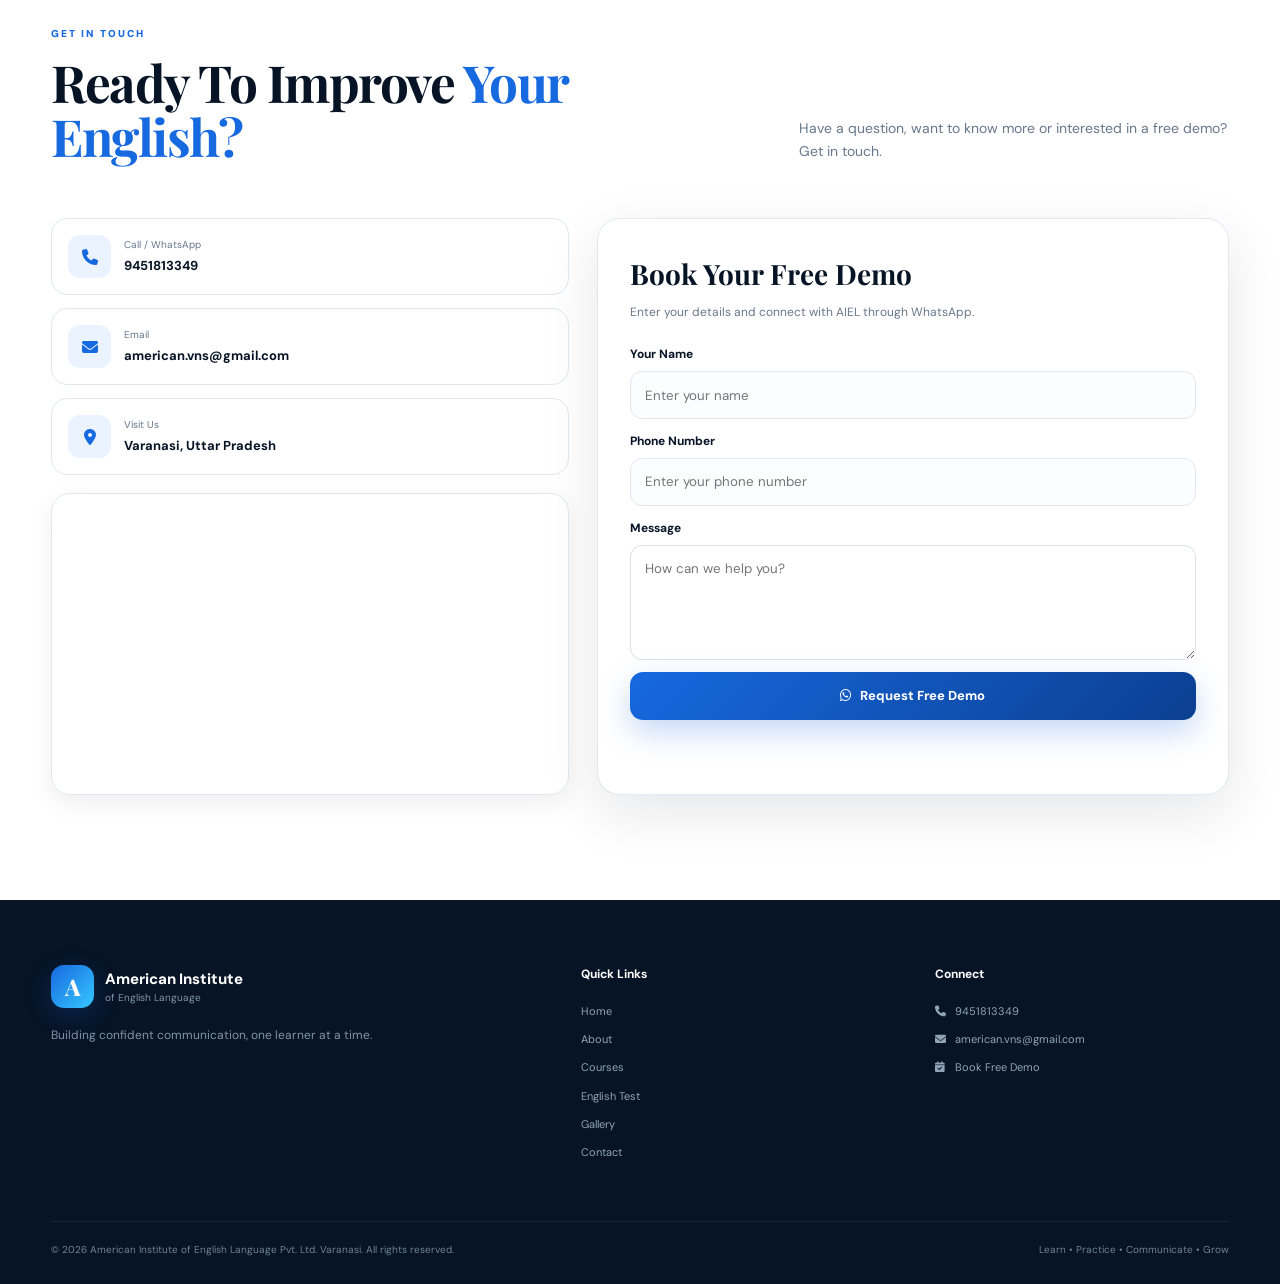
==== commit 7164b0a3: "Add Google Search Console verification" ====
--- a/index.html
+++ b/index.html
@@ -1,41 +1,42 @@
-<!DOCTYPE html>
-<html lang="en">
-
 <head>
 
     <meta charset="UTF-8">
 
     <meta name="viewport"
-          content="width=device-width, initial-scale=1.0">
+        content="width=device-width, initial-scale=1.0">
+
+    <!-- Google Search Console Verification -->
+    <meta name="google-site-verification" content="ORXcVdeAabMuouJRxoeSb7NViDORpYI3FBZpLkFWDj4" />
 
     <title>
         American Institute of English Language Pvt. Ltd. Varanasi | Varanasi
     </title>
 
     <meta name="description"
-          content="American Institute of English Language Pvt. Ltd. Varanasi in Varanasi - English Speaking, Communication Skills, Personality Development and Career-focused learning.">
+        content="American Institute of English Language Pvt. Ltd. Varanasi in Varanasi - English Speaking, Communication Skills, Personality Development">
 
     <meta name="keywords"
-          content="English Speaking Classes Varanasi, English Institute Varanasi, Personality Development, Communication Skills">
+        content="English Speaking Classes Varanasi, English Institute Varanasi, Personality Development, Communication Skills">
 
     <meta name="author"
-          content="American Institute of English Language Pvt. Ltd. Varanasi">
+        content="American Institute of English Language Pvt. Ltd. Varanasi">
 
     <link rel="preconnect"
-          href="https://fonts.googleapis.com">
+        href="https://fonts.googleapis.com">
 
     <link rel="preconnect"
-          href="https://fonts.gstatic.com"
-          crossorigin>
-
-    <link href="https://fonts.googleapis.com/css2?family=DM+Sans:wght@400;500;600;700;800&family=Playfair+Display:wght@600;700;800&display=swap"
-          rel="stylesheet">
+        href="https://fonts.gstatic.com"
+        crossorigin>
+
+    <link
+        href="https://fonts.googleapis.com/css2?family=DM+Sans:wght@400;500;600;700;800&family=Playfair+Display:wght@600;700;800&display=swap"
+        rel="stylesheet">
 
     <link rel="stylesheet"
-          href="https://cdnjs.cloudflare.com/ajax/libs/font-awesome/6.5.2/css/all.min.css">
+        href="https://cdnjs.cloudflare.com/ajax/libs/font-awesome/6.5.2/css/all.min.css">
 
     <link rel="stylesheet"
-          href="style.css">
+        href="style.css">
 
 </head>
 
